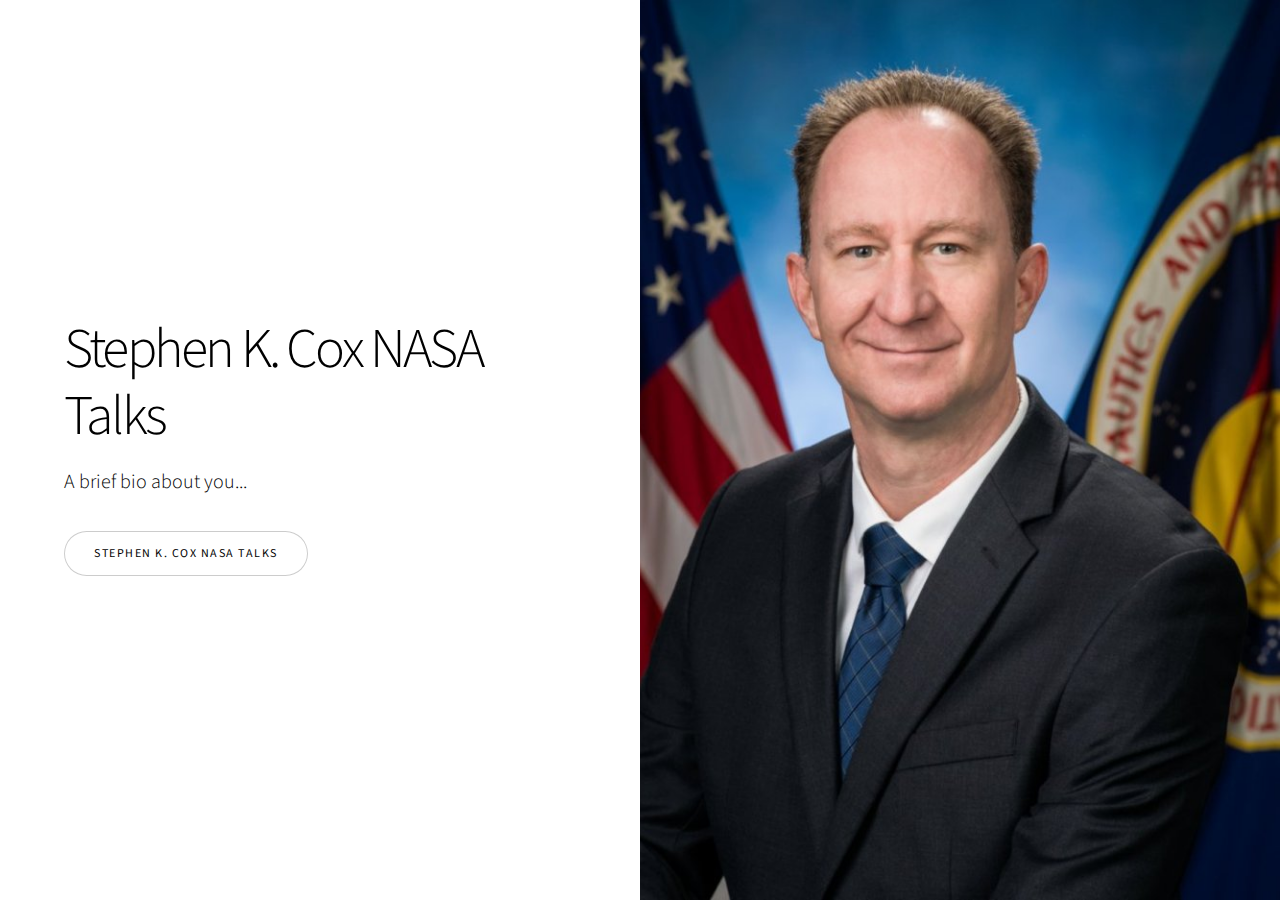
==== index.html @ 472f74ad "updated landing page" ====
<!DOCTYPE HTML>
<!--
	Story by HTML5 UP
	html5up.net | @ajlkn
	Free for personal and commercial use under the CCA 3.0 license (html5up.net/license)
-->
<html>
	<head>
		<title>NASA Talks</title>
		<meta charset="utf-8" />
		<meta name="viewport" content="width=device-width, initial-scale=1, user-scalable=no" />
		<link rel="stylesheet" href="assets/css/main.css" />
		<noscript><link rel="stylesheet" href="assets/css/noscript.css" /></noscript>
	</head>
	<body class="is-preload">

		<!-- Wrapper -->
			<div id="wrapper" class="divided">

				<!-- One -->
					<section class="banner style1 orient-left content-align-left image-position-right fullscreen onload-image-fade-in onload-content-fade-right">
						<div class="content">
							<h1>Stephen K. Cox NASA Talks</h1>
							<p class="major">A brief bio about you...</p>
							<ul class="actions stacked">
								<li><a href="../nasatalks/stephenkcox/index.html" class="button big wide smooth-scroll-middle">Stephen K. Cox NASA Talks</a></li>
							</ul>
						</div>
						<div class="image">
							<img src="images/bryantkb.jpg" alt="Stephen K. Cox" width="300" height="200"/>
						</div>
					</section>

		<!-- Scripts -->
			<script src="assets/js/jquery.min.js"></script>
			<script src="assets/js/jquery.scrollex.min.js"></script>
			<script src="assets/js/jquery.scrolly.min.js"></script>
			<script src="assets/js/browser.min.js"></script>
			<script src="assets/js/breakpoints.min.js"></script>
			<script src="assets/js/util.js"></script>
			<script src="assets/js/main.js"></script>

	</body>
</html>
---- assets/css/main.css ----
@import url(fontawesome-all.min.css);
@import url("https://fonts.googleapis.com/css?family=Source+Sans+Pro:300,300i,400,400i");

/*
	Story by HTML5 UP
	html5up.net | @ajlkn
	Free for personal and commercial use under the CCA 3.0 license (html5up.net/license)
*/

html, body, div, span, applet, object,
iframe, h1, h2, h3, h4, h5, h6, p, blockquote,
pre, a, abbr, acronym, address, big, cite,
code, del, dfn, em, img, ins, kbd, q, s, samp,
small, strike, strong, sub, sup, tt, var, b,
u, i, center, dl, dt, dd, ol, ul, li, fieldset,
form, label, legend, table, caption, tbody,
tfoot, thead, tr, th, td, article, aside,
canvas, details, embed, figure, figcaption,
footer, header, hgroup, menu, nav, output, ruby,
section, summary, time, mark, audio, video {
	margin: 0;
	padding: 0;
	border: 0;
	font-size: 100%;
	font: inherit;
	vertical-align: baseline;}

article, aside, details, figcaption, figure,
footer, header, hgroup, menu, nav, section {
	display: block;}

body {
	line-height: 1;
}

ol, ul {
	list-style: none;
}

blockquote, q {
	quotes: none;
}

	blockquote:before, blockquote:after, q:before, q:after {
		content: '';
		content: none;
	}

table {
	border-collapse: collapse;
	border-spacing: 0;
}

body {
	-webkit-text-size-adjust: none;
}

mark {
	background-color: transparent;
	color: inherit;
}

input::-moz-focus-inner {
	border: 0;
	padding: 0;
}

input, select, textarea {
	-moz-appearance: none;
	-webkit-appearance: none;
	-ms-appearance: none;
	appearance: none;
}

/* Basic */

	@-ms-viewport {
		width: device-width;
	}

	body {
		-ms-overflow-style: scrollbar;
	}

	@media screen and (max-width: 480px) {

		html, body {
			min-width: 320px;
		}

	}

	html {
		box-sizing: border-box;
	}

	*, *:before, *:after {
		box-sizing: inherit;
	}

	body {
		background: #ffffff;
	}

		body.is-preload *, body.is-preload *:before, body.is-preload *:after {
			-moz-animation: none !important;
			-webkit-animation: none !important;
			-ms-animation: none !important;
			animation: none !important;
			-moz-transition: none !important;
			-webkit-transition: none !important;
			-ms-transition: none !important;
			transition: none !important;
		}

/* Type */

	html {
		font-size: 18pt;
	}

		@media screen and (max-width: 1680px) {

			html {
				font-size: 14pt;
			}

		}

		@media screen and (max-width: 1280px) {

			html {
				font-size: 12pt;
			}

		}

		@media screen and (max-width: 736px) {

			html {
				font-size: 11pt;
			}

		}

		@media screen and (max-width: 360px) {

			html {
				font-size: 10pt;
			}

		}

	body {
		background-color: #ffffff;
		color: #000000;
	}

	body, input, select, textarea {
		font-family: "Source Sans Pro", Helvetica, sans-serif;
		font-size: 1rem;
		font-weight: 300;
		line-height: 1.65;
	}

	a {
		-moz-transition: color 0.2s ease-in-out;
		-webkit-transition: color 0.2s ease-in-out;
		-ms-transition: color 0.2s ease-in-out;
		transition: color 0.2s ease-in-out;
		text-decoration: underline;
	}

		a:hover {
			text-decoration: none;
		}

	strong, b {
		font-weight: 400;
	}

	em, i {
		font-style: italic;
	}

	p {
		margin: 0 0 2rem 0;
	}

		p.major {
			font-size: 1.25rem;
		}

	h1, h2, h3, h4, h5, h6 {
		font-weight: 300;
		line-height: 1.375;
		letter-spacing: -0.05em;
		margin: 0 0 1rem 0;
	}

		h1 a, h2 a, h3 a, h4 a, h5 a, h6 a {
			color: inherit;
			text-decoration: none;
		}

	h1 {
		font-size: 3.5rem;
		line-height: 1.2;
	}

	h2 {
		font-size: 2.25rem;
	}

	h3 {
		font-size: 1.5rem;
	}

	h4 {
		font-size: 1.1rem;
	}

	h5 {
		font-size: 0.9rem;
	}

	h6 {
		font-size: 0.7rem;
	}

	sub {
		font-size: 0.8rem;
		position: relative;
		top: 0.5rem;
	}

	sup {
		font-size: 0.8rem;
		position: relative;
		top: -0.5rem;
	}

	blockquote {
		border-left: solid 4px;
		font-style: italic;
		margin: 0 0 2rem 0;
		padding: 0.5rem 0 0.5rem 2rem;
	}

	code {
		border-radius: 4px;
		font-family: "Courier New", monospace;
		font-size: 0.9em;
		margin: 0 0.25rem;
		padding: 0.25rem 0.325rem;
	}

	pre {
		-webkit-overflow-scrolling: touch;
		font-family: "Courier New", monospace;
		font-size: 0.9em;
		margin: 0 0 2rem 0;
	}

		pre code {
			display: block;
			line-height: 1.5;
			padding: 0.75rem 1rem;
			overflow-x: auto;
		}

	hr {
		border: 0;
		border-bottom: solid 1px;
		margin: 2.5rem 0;
	}

		hr.major {
			margin: 3.5rem 0;
		}

	.align-left {
		text-align: left;
	}

	.align-center {
		text-align: center;
	}

	.align-right {
		text-align: right;
	}

	@media screen and (max-width: 736px) {

		p.major {
			font-size: 1.1rem;
		}

		h1 {
			font-size: 2.5rem;
		}

		h2 {
			font-size: 2rem;
		}

		h3 {
			font-size: 1.25rem;
		}

		h4 {
			font-size: 1rem;
		}

	}

	input, select, textarea {
		color: #000000;
	}

	a {
		color: #000000;
	}

		a:hover {
			color: #47D3E5;
		}

	strong, b {
		color: #000000;
	}

	h1, h2, h3, h4, h5, h6 {
		color: #000000;
	}

	blockquote {
		border-left-color: rgba(0, 0, 0, 0.2);
	}

	code {
		background: rgba(0, 0, 0, 0.05);
		border-color: rgba(0, 0, 0, 0.2);
	}

	hr {
		border-bottom-color: rgba(0, 0, 0, 0.2);
	}

/* Row */

	.row {
		display: flex;
		flex-wrap: wrap;
		box-sizing: border-box;
		align-items: stretch;
	}

		.row > * {
			box-sizing: border-box;
		}

		.row.gtr-uniform > * > :last-child {
			margin-bottom: 0;
		}

		.row.aln-left {
			justify-content: flex-start;
		}

		.row.aln-center {
			justify-content: center;
		}

		.row.aln-right {
			justify-content: flex-end;
		}

		.row.aln-top {
			align-items: flex-start;
		}

		.row.aln-middle {
			align-items: center;
		}

		.row.aln-bottom {
			align-items: flex-end;
		}

		.row > .imp {
			order: -1;
		}

		.row > .col-1 {
			width: 8.33333%;
		}

		.row > .off-1 {
			margin-left: 8.33333%;
		}

		.row > .col-2 {
			width: 16.66667%;
		}

		.row > .off-2 {
			margin-left: 16.66667%;
		}

		.row > .col-3 {
			width: 25%;
		}

		.row > .off-3 {
			margin-left: 25%;
		}

		.row > .col-4 {
			width: 33.33333%;
		}

		.row > .off-4 {
			margin-left: 33.33333%;
		}

		.row > .col-5 {
			width: 41.66667%;
		}

		.row > .off-5 {
			margin-left: 41.66667%;
		}

		.row > .col-6 {
			width: 50%;
		}

		.row > .off-6 {
			margin-left: 50%;
		}

		.row > .col-7 {
			width: 58.33333%;
		}

		.row > .off-7 {
			margin-left: 58.33333%;
		}

		.row > .col-8 {
			width: 66.66667%;
		}

		.row > .off-8 {
			margin-left: 66.66667%;
		}

		.row > .col-9 {
			width: 75%;
		}

		.row > .off-9 {
			margin-left: 75%;
		}

		.row > .col-10 {
			width: 83.33333%;
		}

		.row > .off-10 {
			margin-left: 83.33333%;
		}

		.row > .col-11 {
			width: 91.66667%;
		}

		.row > .off-11 {
			margin-left: 91.66667%;
		}

		.row > .col-12 {
			width: 100%;
		}

		.row > .off-12 {
			margin-left: 100%;
		}

		.row.gtr-0 {
			margin-top: 0;
			margin-left: 0rem;
		}

			.row.gtr-0 > * {
				padding: 0 0 0 0rem;
			}

			.row.gtr-0.gtr-uniform {
				margin-top: 0rem;
			}

				.row.gtr-0.gtr-uniform > * {
					padding-top: 0rem;
				}

		.row.gtr-25 {
			margin-top: 0;
			margin-left: -0.5rem;
		}

			.row.gtr-25 > * {
				padding: 0 0 0 0.5rem;
			}

			.row.gtr-25.gtr-uniform {
				margin-top: -0.5rem;
			}

				.row.gtr-25.gtr-uniform > * {
					padding-top: 0.5rem;
				}

		.row.gtr-50 {
			margin-top: 0;
			margin-left: -1rem;
		}

			.row.gtr-50 > * {
				padding: 0 0 0 1rem;
			}

			.row.gtr-50.gtr-uniform {
				margin-top: -1rem;
			}

				.row.gtr-50.gtr-uniform > * {
					padding-top: 1rem;
				}

		.row {
			margin-top: 0;
			margin-left: -2rem;
		}

			.row > * {
				padding: 0 0 0 2rem;
			}

			.row.gtr-uniform {
				margin-top: -2rem;
			}

				.row.gtr-uniform > * {
					padding-top: 2rem;
				}

		.row.gtr-150 {
			margin-top: 0;
			margin-left: -3rem;
		}

			.row.gtr-150 > * {
				padding: 0 0 0 3rem;
			}

			.row.gtr-150.gtr-uniform {
				margin-top: -3rem;
			}

				.row.gtr-150.gtr-uniform > * {
					padding-top: 3rem;
				}

		.row.gtr-200 {
			margin-top: 0;
			margin-left: -4rem;
		}

			.row.gtr-200 > * {
				padding: 0 0 0 4rem;
			}

			.row.gtr-200.gtr-uniform {
				margin-top: -4rem;
			}

				.row.gtr-200.gtr-uniform > * {
					padding-top: 4rem;
				}

		@media screen and (max-width: 1680px) {

			.row {
				display: flex;
				flex-wrap: wrap;
				box-sizing: border-box;
				align-items: stretch;
			}

				.row > * {
					box-sizing: border-box;
				}

				.row.gtr-uniform > * > :last-child {
					margin-bottom: 0;
				}

				.row.aln-left {
					justify-content: flex-start;
				}

				.row.aln-center {
					justify-content: center;
				}

				.row.aln-right {
					justify-content: flex-end;
				}

				.row.aln-top {
					align-items: flex-start;
				}

				.row.aln-middle {
					align-items: center;
				}

				.row.aln-bottom {
					align-items: flex-end;
				}

				.row > .imp-xlarge {
					order: -1;
				}

				.row > .col-1-xlarge {
					width: 8.33333%;
				}

				.row > .off-1-xlarge {
					margin-left: 8.33333%;
				}

				.row > .col-2-xlarge {
					width: 16.66667%;
				}

				.row > .off-2-xlarge {
					margin-left: 16.66667%;
				}

				.row > .col-3-xlarge {
					width: 25%;
				}

				.row > .off-3-xlarge {
					margin-left: 25%;
				}

				.row > .col-4-xlarge {
					width: 33.33333%;
				}

				.row > .off-4-xlarge {
					margin-left: 33.33333%;
				}

				.row > .col-5-xlarge {
					width: 41.66667%;
				}

				.row > .off-5-xlarge {
					margin-left: 41.66667%;
				}

				.row > .col-6-xlarge {
					width: 50%;
				}

				.row > .off-6-xlarge {
					margin-left: 50%;
				}

				.row > .col-7-xlarge {
					width: 58.33333%;
				}

				.row > .off-7-xlarge {
					margin-left: 58.33333%;
				}

				.row > .col-8-xlarge {
					width: 66.66667%;
				}

				.row > .off-8-xlarge {
					margin-left: 66.66667%;
				}

				.row > .col-9-xlarge {
					width: 75%;
				}

				.row > .off-9-xlarge {
					margin-left: 75%;
				}

				.row > .col-10-xlarge {
					width: 83.33333%;
				}

				.row > .off-10-xlarge {
					margin-left: 83.33333%;
				}

				.row > .col-11-xlarge {
					width: 91.66667%;
				}

				.row > .off-11-xlarge {
					margin-left: 91.66667%;
				}

				.row > .col-12-xlarge {
					width: 100%;
				}

				.row > .off-12-xlarge {
					margin-left: 100%;
				}

				.row.gtr-0 {
					margin-top: 0;
					margin-left: 0rem;
				}

					.row.gtr-0 > * {
						padding: 0 0 0 0rem;
					}

					.row.gtr-0.gtr-uniform {
						margin-top: 0rem;
					}

						.row.gtr-0.gtr-uniform > * {
							padding-top: 0rem;
						}

				.row.gtr-25 {
					margin-top: 0;
					margin-left: -0.5rem;
				}

					.row.gtr-25 > * {
						padding: 0 0 0 0.5rem;
					}

					.row.gtr-25.gtr-uniform {
						margin-top: -0.5rem;
					}

						.row.gtr-25.gtr-uniform > * {
							padding-top: 0.5rem;
						}

				.row.gtr-50 {
					margin-top: 0;
					margin-left: -1rem;
				}

					.row.gtr-50 > * {
						padding: 0 0 0 1rem;
					}

					.row.gtr-50.gtr-uniform {
						margin-top: -1rem;
					}

						.row.gtr-50.gtr-uniform > * {
							padding-top: 1rem;
						}

				.row {
					margin-top: 0;
					margin-left: -2rem;
				}

					.row > * {
						padding: 0 0 0 2rem;
					}

					.row.gtr-uniform {
						margin-top: -2rem;
					}

						.row.gtr-uniform > * {
							padding-top: 2rem;
						}

				.row.gtr-150 {
					margin-top: 0;
					margin-left: -3rem;
				}

					.row.gtr-150 > * {
						padding: 0 0 0 3rem;
					}

					.row.gtr-150.gtr-uniform {
						margin-top: -3rem;
					}

						.row.gtr-150.gtr-uniform > * {
							padding-top: 3rem;
						}

				.row.gtr-200 {
					margin-top: 0;
					margin-left: -4rem;
				}

					.row.gtr-200 > * {
						padding: 0 0 0 4rem;
					}

					.row.gtr-200.gtr-uniform {
						margin-top: -4rem;
					}

						.row.gtr-200.gtr-uniform > * {
							padding-top: 4rem;
						}

		}

		@media screen and (max-width: 1280px) {

			.row {
				display: flex;
				flex-wrap: wrap;
				box-sizing: border-box;
				align-items: stretch;
			}

				.row > * {
					box-sizing: border-box;
				}

				.row.gtr-uniform > * > :last-child {
					margin-bottom: 0;
				}

				.row.aln-left {
					justify-content: flex-start;
				}

				.row.aln-center {
					justify-content: center;
				}

				.row.aln-right {
					justify-content: flex-end;
				}

				.row.aln-top {
					align-items: flex-start;
				}

				.row.aln-middle {
					align-items: center;
				}

				.row.aln-bottom {
					align-items: flex-end;
				}

				.row > .imp-large {
					order: -1;
				}

				.row > .col-1-large {
					width: 8.33333%;
				}

				.row > .off-1-large {
					margin-left: 8.33333%;
				}

				.row > .col-2-large {
					width: 16.66667%;
				}

				.row > .off-2-large {
					margin-left: 16.66667%;
				}

				.row > .col-3-large {
					width: 25%;
				}

				.row > .off-3-large {
					margin-left: 25%;
				}

				.row > .col-4-large {
					width: 33.33333%;
				}

				.row > .off-4-large {
					margin-left: 33.33333%;
				}

				.row > .col-5-large {
					width: 41.66667%;
				}

				.row > .off-5-large {
					margin-left: 41.66667%;
				}

				.row > .col-6-large {
					width: 50%;
				}

				.row > .off-6-large {
					margin-left: 50%;
				}

				.row > .col-7-large {
					width: 58.33333%;
				}

				.row > .off-7-large {
					margin-left: 58.33333%;
				}

				.row > .col-8-large {
					width: 66.66667%;
				}

				.row > .off-8-large {
					margin-left: 66.66667%;
				}

				.row > .col-9-large {
					width: 75%;
				}

				.row > .off-9-large {
					margin-left: 75%;
				}

				.row > .col-10-large {
					width: 83.33333%;
				}

				.row > .off-10-large {
					margin-left: 83.33333%;
				}

				.row > .col-11-large {
					width: 91.66667%;
				}

				.row > .off-11-large {
					margin-left: 91.66667%;
				}

				.row > .col-12-large {
					width: 100%;
				}

				.row > .off-12-large {
					margin-left: 100%;
				}

				.row.gtr-0 {
					margin-top: 0;
					margin-left: 0rem;
				}

					.row.gtr-0 > * {
						padding: 0 0 0 0rem;
					}

					.row.gtr-0.gtr-uniform {
						margin-top: 0rem;
					}

						.row.gtr-0.gtr-uniform > * {
							padding-top: 0rem;
						}

				.row.gtr-25 {
					margin-top: 0;
					margin-left: -0.5rem;
				}

					.row.gtr-25 > * {
						padding: 0 0 0 0.5rem;
					}

					.row.gtr-25.gtr-uniform {
						margin-top: -0.5rem;
					}

						.row.gtr-25.gtr-uniform > * {
							padding-top: 0.5rem;
						}

				.row.gtr-50 {
					margin-top: 0;
					margin-left: -1rem;
				}

					.row.gtr-50 > * {
						padding: 0 0 0 1rem;
					}

					.row.gtr-50.gtr-uniform {
						margin-top: -1rem;
					}

						.row.gtr-50.gtr-uniform > * {
							padding-top: 1rem;
						}

				.row {
					margin-top: 0;
					margin-left: -2rem;
				}

					.row > * {
						padding: 0 0 0 2rem;
					}

					.row.gtr-uniform {
						margin-top: -2rem;
					}

						.row.gtr-uniform > * {
							padding-top: 2rem;
						}

				.row.gtr-150 {
					margin-top: 0;
					margin-left: -3rem;
				}

					.row.gtr-150 > * {
						padding: 0 0 0 3rem;
					}

					.row.gtr-150.gtr-uniform {
						margin-top: -3rem;
					}

						.row.gtr-150.gtr-uniform > * {
							padding-top: 3rem;
						}

				.row.gtr-200 {
					margin-top: 0;
					margin-left: -4rem;
				}

					.row.gtr-200 > * {
						padding: 0 0 0 4rem;
					}

					.row.gtr-200.gtr-uniform {
						margin-top: -4rem;
					}

						.row.gtr-200.gtr-uniform > * {
							padding-top: 4rem;
						}

		}

		@media screen and (max-width: 980px) {

			.row {
				display: flex;
				flex-wrap: wrap;
				box-sizing: border-box;
				align-items: stretch;
			}

				.row > * {
					box-sizing: border-box;
				}

				.row.gtr-uniform > * > :last-child {
					margin-bottom: 0;
				}

				.row.aln-left {
					justify-content: flex-start;
				}

				.row.aln-center {
					justify-content: center;
				}

				.row.aln-right {
					justify-content: flex-end;
				}

				.row.aln-top {
					align-items: flex-start;
				}

				.row.aln-middle {
					align-items: center;
				}

				.row.aln-bottom {
					align-items: flex-end;
				}

				.row > .imp-medium {
					order: -1;
				}

				.row > .col-1-medium {
					width: 8.33333%;
				}

				.row > .off-1-medium {
					margin-left: 8.33333%;
				}

				.row > .col-2-medium {
					width: 16.66667%;
				}

				.row > .off-2-medium {
					margin-left: 16.66667%;
				}

				.row > .col-3-medium {
					width: 25%;
				}

				.row > .off-3-medium {
					margin-left: 25%;
				}

				.row > .col-4-medium {
					width: 33.33333%;
				}

				.row > .off-4-medium {
					margin-left: 33.33333%;
				}

				.row > .col-5-medium {
					width: 41.66667%;
				}

				.row > .off-5-medium {
					margin-left: 41.66667%;
				}

				.row > .col-6-medium {
					width: 50%;
				}

				.row > .off-6-medium {
					margin-left: 50%;
				}

				.row > .col-7-medium {
					width: 58.33333%;
				}

				.row > .off-7-medium {
					margin-left: 58.33333%;
				}

				.row > .col-8-medium {
					width: 66.66667%;
				}

				.row > .off-8-medium {
					margin-left: 66.66667%;
				}

				.row > .col-9-medium {
					width: 75%;
				}

				.row > .off-9-medium {
					margin-left: 75%;
				}

				.row > .col-10-medium {
					width: 83.33333%;
				}

				.row > .off-10-medium {
					margin-left: 83.33333%;
				}

				.row > .col-11-medium {
					width: 91.66667%;
				}

				.row > .off-11-medium {
					margin-left: 91.66667%;
				}

				.row > .col-12-medium {
					width: 100%;
				}

				.row > .off-12-medium {
					margin-left: 100%;
				}

				.row.gtr-0 {
					margin-top: 0;
					margin-left: 0rem;
				}

					.row.gtr-0 > * {
						padding: 0 0 0 0rem;
					}

					.row.gtr-0.gtr-uniform {
						margin-top: 0rem;
					}

						.row.gtr-0.gtr-uniform > * {
							padding-top: 0rem;
						}

				.row.gtr-25 {
					margin-top: 0;
					margin-left: -0.5rem;
				}

					.row.gtr-25 > * {
						padding: 0 0 0 0.5rem;
					}

					.row.gtr-25.gtr-uniform {
						margin-top: -0.5rem;
					}

						.row.gtr-25.gtr-uniform > * {
							padding-top: 0.5rem;
						}

				.row.gtr-50 {
					margin-top: 0;
					margin-left: -1rem;
				}

					.row.gtr-50 > * {
						padding: 0 0 0 1rem;
					}

					.row.gtr-50.gtr-uniform {
						margin-top: -1rem;
					}

						.row.gtr-50.gtr-uniform > * {
							padding-top: 1rem;
						}

				.row {
					margin-top: 0;
					margin-left: -2rem;
				}

					.row > * {
						padding: 0 0 0 2rem;
					}

					.row.gtr-uniform {
						margin-top: -2rem;
					}

						.row.gtr-uniform > * {
							padding-top: 2rem;
						}

				.row.gtr-150 {
					margin-top: 0;
					margin-left: -3rem;
				}

					.row.gtr-150 > * {
						padding: 0 0 0 3rem;
					}

					.row.gtr-150.gtr-uniform {
						margin-top: -3rem;
					}

						.row.gtr-150.gtr-uniform > * {
							padding-top: 3rem;
						}

				.row.gtr-200 {
					margin-top: 0;
					margin-left: -4rem;
				}

					.row.gtr-200 > * {
						padding: 0 0 0 4rem;
					}

					.row.gtr-200.gtr-uniform {
						margin-top: -4rem;
					}

						.row.gtr-200.gtr-uniform > * {
							padding-top: 4rem;
						}

		}

		@media screen and (max-width: 736px) {

			.row {
				display: flex;
				flex-wrap: wrap;
				box-sizing: border-box;
				align-items: stretch;
			}

				.row > * {
					box-sizing: border-box;
				}

				.row.gtr-uniform > * > :last-child {
					margin-bottom: 0;
				}

				.row.aln-left {
					justify-content: flex-start;
				}

				.row.aln-center {
					justify-content: center;
				}

				.row.aln-right {
					justify-content: flex-end;
				}

				.row.aln-top {
					align-items: flex-start;
				}

				.row.aln-middle {
					align-items: center;
				}

				.row.aln-bottom {
					align-items: flex-end;
				}

				.row > .imp-small {
					order: -1;
				}

				.row > .col-1-small {
					width: 8.33333%;
				}

				.row > .off-1-small {
					margin-left: 8.33333%;
				}

				.row > .col-2-small {
					width: 16.66667%;
				}

				.row > .off-2-small {
					margin-left: 16.66667%;
				}

				.row > .col-3-small {
					width: 25%;
				}

				.row > .off-3-small {
					margin-left: 25%;
				}

				.row > .col-4-small {
					width: 33.33333%;
				}

				.row > .off-4-small {
					margin-left: 33.33333%;
				}

				.row > .col-5-small {
					width: 41.66667%;
				}

				.row > .off-5-small {
					margin-left: 41.66667%;
				}

				.row > .col-6-small {
					width: 50%;
				}

				.row > .off-6-small {
					margin-left: 50%;
				}

				.row > .col-7-small {
					width: 58.33333%;
				}

				.row > .off-7-small {
					margin-left: 58.33333%;
				}

				.row > .col-8-small {
					width: 66.66667%;
				}

				.row > .off-8-small {
					margin-left: 66.66667%;
				}

				.row > .col-9-small {
					width: 75%;
				}

				.row > .off-9-small {
					margin-left: 75%;
				}

				.row > .col-10-small {
					width: 83.33333%;
				}

				.row > .off-10-small {
					margin-left: 83.33333%;
				}

				.row > .col-11-small {
					width: 91.66667%;
				}

				.row > .off-11-small {
					margin-left: 91.66667%;
				}

				.row > .col-12-small {
					width: 100%;
				}

				.row > .off-12-small {
					margin-left: 100%;
				}

				.row.gtr-0 {
					margin-top: 0;
					margin-left: 0rem;
				}

					.row.gtr-0 > * {
						padding: 0 0 0 0rem;
					}

					.row.gtr-0.gtr-uniform {
						margin-top: 0rem;
					}

						.row.gtr-0.gtr-uniform > * {
							padding-top: 0rem;
						}

				.row.gtr-25 {
					margin-top: 0;
					margin-left: -0.5rem;
				}

					.row.gtr-25 > * {
						padding: 0 0 0 0.5rem;
					}

					.row.gtr-25.gtr-uniform {
						margin-top: -0.5rem;
					}

						.row.gtr-25.gtr-uniform > * {
							padding-top: 0.5rem;
						}

				.row.gtr-50 {
					margin-top: 0;
					margin-left: -1rem;
				}

					.row.gtr-50 > * {
						padding: 0 0 0 1rem;
					}

					.row.gtr-50.gtr-uniform {
						margin-top: -1rem;
					}

						.row.gtr-50.gtr-uniform > * {
							padding-top: 1rem;
						}

				.row {
					margin-top: 0;
					margin-left: -2rem;
				}

					.row > * {
						padding: 0 0 0 2rem;
					}

					.row.gtr-uniform {
						margin-top: -2rem;
					}

						.row.gtr-uniform > * {
							padding-top: 2rem;
						}

				.row.gtr-150 {
					margin-top: 0;
					margin-left: -3rem;
				}

					.row.gtr-150 > * {
						padding: 0 0 0 3rem;
					}

					.row.gtr-150.gtr-uniform {
						margin-top: -3rem;
					}

						.row.gtr-150.gtr-uniform > * {
							padding-top: 3rem;
						}

				.row.gtr-200 {
					margin-top: 0;
					margin-left: -4rem;
				}

					.row.gtr-200 > * {
						padding: 0 0 0 4rem;
					}

					.row.gtr-200.gtr-uniform {
						margin-top: -4rem;
					}

						.row.gtr-200.gtr-uniform > * {
							padding-top: 4rem;
						}

		}

		@media screen and (max-width: 480px) {

			.row {
				display: flex;
				flex-wrap: wrap;
				box-sizing: border-box;
				align-items: stretch;
			}

				.row > * {
					box-sizing: border-box;
				}

				.row.gtr-uniform > * > :last-child {
					margin-bottom: 0;
				}

				.row.aln-left {
					justify-content: flex-start;
				}

				.row.aln-center {
					justify-content: center;
				}

				.row.aln-right {
					justify-content: flex-end;
				}

				.row.aln-top {
					align-items: flex-start;
				}

				.row.aln-middle {
					align-items: center;
				}

				.row.aln-bottom {
					align-items: flex-end;
				}

				.row > .imp-xsmall {
					order: -1;
				}

				.row > .col-1-xsmall {
					width: 8.33333%;
				}

				.row > .off-1-xsmall {
					margin-left: 8.33333%;
				}

				.row > .col-2-xsmall {
					width: 16.66667%;
				}

				.row > .off-2-xsmall {
					margin-left: 16.66667%;
				}

				.row > .col-3-xsmall {
					width: 25%;
				}

				.row > .off-3-xsmall {
					margin-left: 25%;
				}

				.row > .col-4-xsmall {
					width: 33.33333%;
				}

				.row > .off-4-xsmall {
					margin-left: 33.33333%;
				}

				.row > .col-5-xsmall {
					width: 41.66667%;
				}

				.row > .off-5-xsmall {
					margin-left: 41.66667%;
				}

				.row > .col-6-xsmall {
					width: 50%;
				}

				.row > .off-6-xsmall {
					margin-left: 50%;
				}

				.row > .col-7-xsmall {
					width: 58.33333%;
				}

				.row > .off-7-xsmall {
					margin-left: 58.33333%;
				}

				.row > .col-8-xsmall {
					width: 66.66667%;
				}

				.row > .off-8-xsmall {
					margin-left: 66.66667%;
				}

				.row > .col-9-xsmall {
					width: 75%;
				}

				.row > .off-9-xsmall {
					margin-left: 75%;
				}

				.row > .col-10-xsmall {
					width: 83.33333%;
				}

				.row > .off-10-xsmall {
					margin-left: 83.33333%;
				}

				.row > .col-11-xsmall {
					width: 91.66667%;
				}

				.row > .off-11-xsmall {
					margin-left: 91.66667%;
				}

				.row > .col-12-xsmall {
					width: 100%;
				}

				.row > .off-12-xsmall {
					margin-left: 100%;
				}

				.row.gtr-0 {
					margin-top: 0;
					margin-left: 0rem;
				}

					.row.gtr-0 > * {
						padding: 0 0 0 0rem;
					}

					.row.gtr-0.gtr-uniform {
						margin-top: 0rem;
					}

						.row.gtr-0.gtr-uniform > * {
							padding-top: 0rem;
						}

				.row.gtr-25 {
					margin-top: 0;
					margin-left: -0.5rem;
				}

					.row.gtr-25 > * {
						padding: 0 0 0 0.5rem;
					}

					.row.gtr-25.gtr-uniform {
						margin-top: -0.5rem;
					}

						.row.gtr-25.gtr-uniform > * {
							padding-top: 0.5rem;
						}

				.row.gtr-50 {
					margin-top: 0;
					margin-left: -1rem;
				}

					.row.gtr-50 > * {
						padding: 0 0 0 1rem;
					}

					.row.gtr-50.gtr-uniform {
						margin-top: -1rem;
					}

						.row.gtr-50.gtr-uniform > * {
							padding-top: 1rem;
						}

				.row {
					margin-top: 0;
					margin-left: -2rem;
				}

					.row > * {
						padding: 0 0 0 2rem;
					}

					.row.gtr-uniform {
						margin-top: -2rem;
					}

						.row.gtr-uniform > * {
							padding-top: 2rem;
						}

				.row.gtr-150 {
					margin-top: 0;
					margin-left: -3rem;
				}

					.row.gtr-150 > * {
						padding: 0 0 0 3rem;
					}

					.row.gtr-150.gtr-uniform {
						margin-top: -3rem;
					}

						.row.gtr-150.gtr-uniform > * {
							padding-top: 3rem;
						}

				.row.gtr-200 {
					margin-top: 0;
					margin-left: -4rem;
				}

					.row.gtr-200 > * {
						padding: 0 0 0 4rem;
					}

					.row.gtr-200.gtr-uniform {
						margin-top: -4rem;
					}

						.row.gtr-200.gtr-uniform > * {
							padding-top: 4rem;
						}

		}

		@media screen and (max-width: 360px) {

			.row {
				display: flex;
				flex-wrap: wrap;
				box-sizing: border-box;
				align-items: stretch;
			}

				.row > * {
					box-sizing: border-box;
				}

				.row.gtr-uniform > * > :last-child {
					margin-bottom: 0;
				}

				.row.aln-left {
					justify-content: flex-start;
				}

				.row.aln-center {
					justify-content: center;
				}

				.row.aln-right {
					justify-content: flex-end;
				}

				.row.aln-top {
					align-items: flex-start;
				}

				.row.aln-middle {
					align-items: center;
				}

				.row.aln-bottom {
					align-items: flex-end;
				}

				.row > .imp-xxsmall {
					order: -1;
				}

				.row > .col-1-xxsmall {
					width: 8.33333%;
				}

				.row > .off-1-xxsmall {
					margin-left: 8.33333%;
				}

				.row > .col-2-xxsmall {
					width: 16.66667%;
				}

				.row > .off-2-xxsmall {
					margin-left: 16.66667%;
				}

				.row > .col-3-xxsmall {
					width: 25%;
				}

				.row > .off-3-xxsmall {
					margin-left: 25%;
				}

				.row > .col-4-xxsmall {
					width: 33.33333%;
				}

				.row > .off-4-xxsmall {
					margin-left: 33.33333%;
				}

				.row > .col-5-xxsmall {
					width: 41.66667%;
				}

				.row > .off-5-xxsmall {
					margin-left: 41.66667%;
				}

				.row > .col-6-xxsmall {
					width: 50%;
				}

				.row > .off-6-xxsmall {
					margin-left: 50%;
				}

				.row > .col-7-xxsmall {
					width: 58.33333%;
				}

				.row > .off-7-xxsmall {
					margin-left: 58.33333%;
				}

				.row > .col-8-xxsmall {
					width: 66.66667%;
				}

				.row > .off-8-xxsmall {
					margin-left: 66.66667%;
				}

				.row > .col-9-xxsmall {
					width: 75%;
				}

				.row > .off-9-xxsmall {
					margin-left: 75%;
				}

				.row > .col-10-xxsmall {
					width: 83.33333%;
				}

				.row > .off-10-xxsmall {
					margin-left: 83.33333%;
				}

				.row > .col-11-xxsmall {
					width: 91.66667%;
				}

				.row > .off-11-xxsmall {
					margin-left: 91.66667%;
				}

				.row > .col-12-xxsmall {
					width: 100%;
				}

				.row > .off-12-xxsmall {
					margin-left: 100%;
				}

				.row.gtr-0 {
					margin-top: 0;
					margin-left: 0rem;
				}

					.row.gtr-0 > * {
						padding: 0 0 0 0rem;
					}

					.row.gtr-0.gtr-uniform {
						margin-top: 0rem;
					}

						.row.gtr-0.gtr-uniform > * {
							padding-top: 0rem;
						}

				.row.gtr-25 {
					margin-top: 0;
					margin-left: -0.5rem;
				}

					.row.gtr-25 > * {
						padding: 0 0 0 0.5rem;
					}

					.row.gtr-25.gtr-uniform {
						margin-top: -0.5rem;
					}

						.row.gtr-25.gtr-uniform > * {
							padding-top: 0.5rem;
						}

				.row.gtr-50 {
					margin-top: 0;
					margin-left: -1rem;
				}

					.row.gtr-50 > * {
						padding: 0 0 0 1rem;
					}

					.row.gtr-50.gtr-uniform {
						margin-top: -1rem;
					}

						.row.gtr-50.gtr-uniform > * {
							padding-top: 1rem;
						}

				.row {
					margin-top: 0;
					margin-left: -2rem;
				}

					.row > * {
						padding: 0 0 0 2rem;
					}

					.row.gtr-uniform {
						margin-top: -2rem;
					}

						.row.gtr-uniform > * {
							padding-top: 2rem;
						}

				.row.gtr-150 {
					margin-top: 0;
					margin-left: -3rem;
				}

					.row.gtr-150 > * {
						padding: 0 0 0 3rem;
					}

					.row.gtr-150.gtr-uniform {
						margin-top: -3rem;
					}

						.row.gtr-150.gtr-uniform > * {
							padding-top: 3rem;
						}

				.row.gtr-200 {
					margin-top: 0;
					margin-left: -4rem;
				}

					.row.gtr-200 > * {
						padding: 0 0 0 4rem;
					}

					.row.gtr-200.gtr-uniform {
						margin-top: -4rem;
					}

						.row.gtr-200.gtr-uniform > * {
							padding-top: 4rem;
						}

		}

/* Box */

	.box {
		border-radius: 4px;
		border: solid 1px;
		margin-bottom: 2rem;
		padding: 1.5rem;
	}

		.box > :last-child,
		.box > :last-child > :last-child,
		.box > :last-child > :last-child > :last-child {
			margin-bottom: 0;
		}

		.box.alt {
			border: 0;
			border-radius: 0;
			padding: 0;
		}

	.box {
		border-color: rgba(0, 0, 0, 0.2);
	}

/* Button */

	input[type="submit"],
	input[type="reset"],
	input[type="button"],
	button,
	.button {
		-moz-appearance: none;
		-webkit-appearance: none;
		-ms-appearance: none;
		appearance: none;
		-moz-transition: background-color 0.2s ease-in-out, box-shadow 0.2s ease-in-out, color 0.2s ease-in-out;
		-webkit-transition: background-color 0.2s ease-in-out, box-shadow 0.2s ease-in-out, color 0.2s ease-in-out;
		-ms-transition: background-color 0.2s ease-in-out, box-shadow 0.2s ease-in-out, color 0.2s ease-in-out;
		transition: background-color 0.2s ease-in-out, box-shadow 0.2s ease-in-out, color 0.2s ease-in-out;
		border: 0;
		cursor: pointer;
		display: inline-block;
		font-weight: 400;
		letter-spacing: 0.125em;
		text-align: center;
		text-decoration: none;
		text-transform: uppercase;
		white-space: nowrap;
		font-size: 0.75rem;
		max-width: 20rem;
		height: 3.75em;
		line-height: 3.75em;
		border-radius: 3.75em;
		padding: 0 2.5em;
		text-overflow: ellipsis;
		overflow: hidden;
	}

		input[type="submit"].icon:before,
		input[type="reset"].icon:before,
		input[type="button"].icon:before,
		button.icon:before,
		.button.icon:before {
			margin-right: 0.5rem;
		}

		input[type="submit"].fit,
		input[type="reset"].fit,
		input[type="button"].fit,
		button.fit,
		.button.fit {
			width: 100%;
		}

		input[type="submit"].small,
		input[type="reset"].small,
		input[type="button"].small,
		button.small,
		.button.small {
			font-size: 0.6rem;
			height: 3.325em;
			line-height: 3.325em;
			border-radius: 3.325em;
			padding: 0 2em;
		}

		input[type="submit"].large,
		input[type="reset"].large,
		input[type="button"].large,
		button.large,
		.button.large {
			font-size: 0.8rem;
			height: 4em;
			line-height: 4em;
			border-radius: 4em;
			padding: 0 3em;
		}

		input[type="submit"].wide,
		input[type="reset"].wide,
		input[type="button"].wide,
		button.wide,
		.button.wide {
			min-width: 14em;
		}

		input[type="submit"].disabled, input[type="submit"]:disabled,
		input[type="reset"].disabled,
		input[type="reset"]:disabled,
		input[type="button"].disabled,
		input[type="button"]:disabled,
		button.disabled,
		button:disabled,
		.button.disabled,
		.button:disabled {
			pointer-events: none;
			opacity: 0.25;
		}

	input[type="submit"],
	input[type="reset"],
	input[type="button"],
	button,
	.button {
		background-color: transparent;
		box-shadow: inset 0 0 0 1px rgba(0, 0, 0, 0.2);
		color: #000000 !important;
	}

		input[type="submit"]:hover,
		input[type="reset"]:hover,
		input[type="button"]:hover,
		button:hover,
		.button:hover {
			box-shadow: inset 0 0 0 1px #47D3E5;
			color: #47D3E5 !important;
		}

		input[type="submit"]:active,
		input[type="reset"]:active,
		input[type="button"]:active,
		button:active,
		.button:active {
			background-color: rgba(71, 211, 229, 0.2);
			box-shadow: inset 0 0 0 1px #47D3E5;
			color: #47D3E5 !important;
		}

		input[type="submit"].primary,
		input[type="reset"].primary,
		input[type="button"].primary,
		button.primary,
		.button.primary {
			background-color: #000000;
			box-shadow: none;
			color: #ffffff !important;
		}

			input[type="submit"].primary:hover,
			input[type="reset"].primary:hover,
			input[type="button"].primary:hover,
			button.primary:hover,
			.button.primary:hover {
				background-color: #47D3E5;
			}

			input[type="submit"].primary:active,
			input[type="reset"].primary:active,
			input[type="button"].primary:active,
			button.primary:active,
			.button.primary:active {
				background-color: #1ebdd1;
			}

/* Form */

	form {
		margin: 0 0 2rem 0;
	}

		form > :last-child {
			margin-bottom: 0;
		}

		form > .fields {
			display: -moz-flex;
			display: -webkit-flex;
			display: -ms-flex;
			display: flex;
			-moz-flex-wrap: wrap;
			-webkit-flex-wrap: wrap;
			-ms-flex-wrap: wrap;
			flex-wrap: wrap;
			width: calc(100% + 3rem);
			margin: -1.5rem 0 2rem -1.5rem;
		}

			form > .fields > .field {
				-moz-flex-grow: 0;
				-webkit-flex-grow: 0;
				-ms-flex-grow: 0;
				flex-grow: 0;
				-moz-flex-shrink: 0;
				-webkit-flex-shrink: 0;
				-ms-flex-shrink: 0;
				flex-shrink: 0;
				padding: 1.5rem 0 0 1.5rem;
				width: calc(100% - 1.5rem);
			}

				form > .fields > .field.half {
					width: calc(50% - 0.75rem);
				}

				form > .fields > .field.third {
					width: calc(100%/3 - 0.5rem);
				}

				form > .fields > .field.quarter {
					width: calc(25% - 0.375rem);
				}

		@media screen and (max-width: 480px) {

			form > .fields {
				width: calc(100% + 3rem);
				margin: -1.5rem 0 2rem -1.5rem;
			}

				form > .fields > .field {
					padding: 1.5rem 0 0 1.5rem;
					width: calc(100% - 1.5rem);
				}

					form > .fields > .field.half {
						width: calc(100% - 1.5rem);
					}

					form > .fields > .field.third {
						width: calc(100% - 1.5rem);
					}

					form > .fields > .field.quarter {
						width: calc(100% - 1.5rem);
					}

		}

	label {
		display: block;
		font-size: 0.9rem;
		font-weight: 400;
		margin: 0 0 1rem 0;
	}

	input[type="text"],
	input[type="password"],
	input[type="email"],
	input[type="tel"],
	input[type="search"],
	input[type="url"],
	select,
	textarea {
		-moz-appearance: none;
		-webkit-appearance: none;
		-ms-appearance: none;
		appearance: none;
		background-color: transparent;
		border-radius: 4px;
		border: none;
		border: solid 1px;
		color: inherit;
		display: block;
		outline: 0;
		padding: 0 0.825rem;
		text-decoration: none;
		width: 100%;
	}

		input[type="text"]:invalid,
		input[type="password"]:invalid,
		input[type="email"]:invalid,
		input[type="tel"]:invalid,
		input[type="search"]:invalid,
		input[type="url"]:invalid,
		select:invalid,
		textarea:invalid {
			box-shadow: none;
		}

	select {
		background-size: 1.25rem;
		background-repeat: no-repeat;
		background-position: calc(100% - 1rem) center;
		height: 2.75rem;
		padding-right: 2.75rem;
		text-overflow: ellipsis;
	}

		select:focus::-ms-value {
			background-color: transparent;
		}

		select::-ms-expand {
			display: none;
		}

	input[type="text"],
	input[type="password"],
	input[type="email"],
	input[type="tel"],
	input[type="search"],
	input[type="url"],
	select {
		height: 2.75rem;
	}

	textarea {
		padding: 0.75rem 1rem;
	}

	input[type="checkbox"],
	input[type="radio"] {
		-moz-appearance: none;
		-webkit-appearance: none;
		-ms-appearance: none;
		appearance: none;
		display: block;
		float: left;
		margin-right: -2rem;
		opacity: 0;
		width: 1rem;
		z-index: -1;
	}

		input[type="checkbox"] + label,
		input[type="radio"] + label {
			text-decoration: none;
			-moz-user-select: none;
			-webkit-user-select: none;
			-ms-user-select: none;
			user-select: none;
			cursor: pointer;
			display: inline-block;
			font-size: 1rem;
			font-weight: 300;
			padding-left: 2.4rem;
			padding-right: 0.75rem;
			position: relative;
			margin-bottom: 0;
		}

			input[type="checkbox"] + label:before,
			input[type="radio"] + label:before {
				-moz-osx-font-smoothing: grayscale;
				-webkit-font-smoothing: antialiased;
				display: inline-block;
				font-style: normal;
				font-variant: normal;
				text-rendering: auto;
				line-height: 1;
				text-transform: none !important;
				font-family: 'Font Awesome 5 Free';
				font-weight: 900;
			}

			input[type="checkbox"] + label:before,
			input[type="radio"] + label:before {
				border-radius: 4px;
				border: solid 1px;
				content: '';
				display: inline-block;
				font-size: 0.8rem;
				height: 1.65rem;
				left: 0;
				line-height: 1.65rem;
				position: absolute;
				text-align: center;
				top: 0;
				width: 1.65rem;
			}

		input[type="checkbox"]:checked + label:before,
		input[type="radio"]:checked + label:before {
			content: '\f00c';
		}

	input[type="checkbox"] + label:before {
		border-radius: 4px;
	}

	input[type="radio"] + label:before {
		border-radius: 100%;
	}

	::-webkit-input-placeholder {
		opacity: 1.0;
	}

	:-moz-placeholder {
		opacity: 1.0;
	}

	::-moz-placeholder {
		opacity: 1.0;
	}

	:-ms-input-placeholder {
		opacity: 1.0;
	}

	label {
		color: #000000;
	}

	input[type="text"],
	input[type="password"],
	input[type="email"],
	input[type="tel"],
	input[type="search"],
	input[type="url"],
	select,
	textarea {
		border-color: rgba(0, 0, 0, 0.2);
	}

		input[type="text"]:focus,
		input[type="password"]:focus,
		input[type="email"]:focus,
		input[type="tel"]:focus,
		input[type="search"]:focus,
		input[type="url"]:focus,
		select:focus,
		textarea:focus {
			border-color: #47D3E5;
			box-shadow: 0 0 0 1px #47D3E5;
		}

	select {
		background-image: url("data:image/svg+xml;charset=utf8,%3Csvg xmlns='http://www.w3.org/2000/svg' width='40' height='40' preserveAspectRatio='none' viewBox='0 0 40 40'%3E%3Cpath d='M9.4,12.3l10.4,10.4l10.4-10.4c0.2-0.2,0.5-0.4,0.9-0.4c0.3,0,0.6,0.1,0.9,0.4l3.3,3.3c0.2,0.2,0.4,0.5,0.4,0.9 c0,0.4-0.1,0.6-0.4,0.9L20.7,31.9c-0.2,0.2-0.5,0.4-0.9,0.4c-0.3,0-0.6-0.1-0.9-0.4L4.3,17.3c-0.2-0.2-0.4-0.5-0.4-0.9 c0-0.4,0.1-0.6,0.4-0.9l3.3-3.3c0.2-0.2,0.5-0.4,0.9-0.4S9.1,12.1,9.4,12.3z' fill='rgba(0, 0, 0, 0.2)' /%3E%3C/svg%3E");
	}

		select option {
			color: #000000;
			background: #ffffff;
		}

	input[type="checkbox"] + label,
	input[type="radio"] + label {
		color: #000000;
	}

		input[type="checkbox"] + label:before,
		input[type="radio"] + label:before {
			border-color: rgba(0, 0, 0, 0.2);
		}

	input[type="checkbox"]:checked + label:before,
	input[type="radio"]:checked + label:before {
		background-color: #000000;
		border-color: #000000;
		color: #ffffff;
	}

	input[type="checkbox"]:focus + label:before,
	input[type="radio"]:focus + label:before {
		border-color: #47D3E5;
		box-shadow: 0 0 0 1px #47D3E5;
	}

	::-webkit-input-placeholder {
		color: rgba(0, 0, 0, 0.75) !important;
	}

	:-moz-placeholder {
		color: rgba(0, 0, 0, 0.75) !important;
	}

	::-moz-placeholder {
		color: rgba(0, 0, 0, 0.75) !important;
	}

	:-ms-input-placeholder {
		color: rgba(0, 0, 0, 0.75) !important;
	}

/* Icon */

	.icon {
		text-decoration: none;
		border-bottom: none;
		position: relative;
		text-align: center;
	}

		.icon:before {
			-moz-osx-font-smoothing: grayscale;
			-webkit-font-smoothing: antialiased;
			display: inline-block;
			font-style: normal;
			font-variant: normal;
			text-rendering: auto;
			line-height: 1;
			text-transform: none !important;
			font-family: 'Font Awesome 5 Free';
			font-weight: 400;
		}

		.icon > .label {
			display: none;
		}

		.icon:before {
			line-height: inherit;
		}

		.icon.solid:before {
			font-weight: 900;
		}

		.icon.brands:before {
			font-family: 'Font Awesome 5 Brands';
		}

		.icon.style2:before {
			border-radius: 2.75em;
			display: inline-block;
			height: 2.75em;
			line-height: 2.75em;
			width: 2.75em;
		}

		.icon.major {
			display: block;
			margin: 0 0 1rem 0;
		}

			.icon.major:before {
				font-size: 1.25rem;
			}

	a.icon.style2:before {
		-moz-transition: background-color 0.2s ease-in-out, box-shadow 0.2s ease-in-out, color 0.2s ease-in-out;
		-webkit-transition: background-color 0.2s ease-in-out, box-shadow 0.2s ease-in-out, color 0.2s ease-in-out;
		-ms-transition: background-color 0.2s ease-in-out, box-shadow 0.2s ease-in-out, color 0.2s ease-in-out;
		transition: background-color 0.2s ease-in-out, box-shadow 0.2s ease-in-out, color 0.2s ease-in-out;
	}

	.icon.style2:before {
		box-shadow: inset 0 0 0 1px rgba(0, 0, 0, 0.2);
	}

	a.icon.style2:hover:before {
		box-shadow: inset 0 0 0 1px #47D3E5;
		color: #47D3E5;
	}

	a.icon.style2:active:before {
		background-color: rgba(71, 211, 229, 0.1);
		box-shadow: inset 0 0 0 1px #47D3E5;
		color: #47D3E5;
	}

/* Image */

	.image {
		border: 0;
		border-radius: 4px;
		display: inline-block;
		position: relative;
	}

		.image img {
			display: block;
			border-radius: 4px;
		}

		.image.left, .image.right {
			width: 40%;
			max-width: 10rem;
		}

			.image.left img, .image.right img {
				width: 100%;
			}

		.image.left {
			float: left;
			margin: 0 1.5rem 1rem 0;
			top: 0.25rem;
		}

		.image.right {
			float: right;
			margin: 0 0 1rem 1.5rem;
			top: 0.25rem;
		}

		.image.fit {
			display: block;
			margin: 0 0 2rem 0;
			width: 100%;
		}

			.image.fit img {
				width: 100%;
			}

		.image.main {
			display: block;
			margin: 0 0 3rem 0;
			width: 100%;
		}

			.image.main img {
				width: 100%;
			}

/* List */

	ol {
		list-style: decimal;
		margin: 0 0 2rem 0;
		padding-left: 1.25rem;
	}

		ol li {
			padding-left: 0.25rem;
		}

	ul {
		list-style: disc;
		margin: 0 0 2rem 0;
		padding-left: 1rem;
	}

		ul li {
			padding-left: 0.5rem;
		}

		ul.alt {
			list-style: none;
			padding-left: 0;
		}

			ul.alt li {
				border-top: solid 1px;
				padding: 0.5rem 0;
			}

				ul.alt li:first-child {
					border-top: 0;
					padding-top: 0;
				}

	dl {
		margin: 0 0 2rem 0;
	}

		dl dt {
			display: block;
			font-weight: 400;
			margin: 0 0 1rem 0;
		}

		dl dd {
			margin-left: 2rem;
		}

		dl.style2 dt {
			width: 25%;
			float: left;
		}

		dl.style2 dd {
			width: 70%;
			float: left;
		}

		dl.style2:after {
			content: '';
			display: block;
			clear: both;
		}

	ul.alt li {
		border-top-color: rgba(0, 0, 0, 0.2);
	}

/* Actions */

	ul.actions {
		display: -moz-flex;
		display: -webkit-flex;
		display: -ms-flex;
		display: flex;
		cursor: default;
		list-style: none;
		margin-left: -1rem;
		padding-left: 0;
	}

		ul.actions li {
			padding: 0 0 0 1rem;
			vertical-align: middle;
		}

		ul.actions.special {
			-moz-justify-content: center;
			-webkit-justify-content: center;
			-ms-justify-content: center;
			justify-content: center;
			width: 100%;
			margin-left: 0;
		}

			ul.actions.special li:first-child {
				padding-left: 0;
			}

		ul.actions.stacked {
			-moz-flex-direction: column;
			-webkit-flex-direction: column;
			-ms-flex-direction: column;
			flex-direction: column;
			margin-left: 0;
		}

			ul.actions.stacked li {
				padding: 1.3rem 0 0 0;
			}

				ul.actions.stacked li:first-child {
					padding-top: 0;
				}

		ul.actions.fit {
			width: calc(100% + 1rem);
		}

			ul.actions.fit li {
				-moz-flex-grow: 1;
				-webkit-flex-grow: 1;
				-ms-flex-grow: 1;
				flex-grow: 1;
				-moz-flex-shrink: 1;
				-webkit-flex-shrink: 1;
				-ms-flex-shrink: 1;
				flex-shrink: 1;
				width: 100%;
			}

				ul.actions.fit li > * {
					width: 100%;
				}

			ul.actions.fit.stacked {
				width: 100%;
			}

		@media screen and (max-width: 480px) {

			ul.actions:not(.fixed) {
				-moz-flex-direction: column;
				-webkit-flex-direction: column;
				-ms-flex-direction: column;
				flex-direction: column;
				margin-left: 0;
				width: 100% !important;
			}

				ul.actions:not(.fixed) li {
					-moz-flex-grow: 1;
					-webkit-flex-grow: 1;
					-ms-flex-grow: 1;
					flex-grow: 1;
					-moz-flex-shrink: 1;
					-webkit-flex-shrink: 1;
					-ms-flex-shrink: 1;
					flex-shrink: 1;
					padding: 1rem 0 0 0;
					text-align: center;
					width: 100%;
				}

					ul.actions:not(.fixed) li > * {
						width: 100%;
					}

					ul.actions:not(.fixed) li:first-child {
						padding-top: 0;
					}

					ul.actions:not(.fixed) li input[type="submit"],
					ul.actions:not(.fixed) li input[type="reset"],
					ul.actions:not(.fixed) li input[type="button"],
					ul.actions:not(.fixed) li button,
					ul.actions:not(.fixed) li .button {
						width: 100%;
					}

						ul.actions:not(.fixed) li input[type="submit"].icon:before,
						ul.actions:not(.fixed) li input[type="reset"].icon:before,
						ul.actions:not(.fixed) li input[type="button"].icon:before,
						ul.actions:not(.fixed) li button.icon:before,
						ul.actions:not(.fixed) li .button.icon:before {
							margin-left: -0.5rem;
						}

		}

/* Icons */

	ul.icons {
		cursor: default;
		list-style: none;
		padding-left: 0;
	}

		ul.icons li {
			display: inline-block;
			padding: 0 0.75rem 0 0;
		}

			ul.icons li:last-child {
				padding-right: 0;
			}

/* Section/Article */

	section.special, article.special {
		text-align: center;
	}

	header p {
		position: relative;
		margin: -0.65rem 0 1.5rem 0;
		font-style: italic;
	}

	header h1 + p {
		font-size: 1.375rem;
	}

	header h2 + p {
		font-size: 1.25rem;
	}

	header h3 + p {
		font-size: 1.1rem;
	}

	header h4 + p,
	header h5 + p,
	header h6 + p {
		font-size: 0.9rem;
	}

	header p {
		color: rgba(0, 0, 0, 0.75);
	}

/* Table */

	.table-wrapper {
		-webkit-overflow-scrolling: touch;
		margin: 0 0 2rem 0;
		overflow-x: auto;
	}

		.table-wrapper > table {
			margin-bottom: 0;
		}

	table {
		margin: 0 0 2rem 0;
		width: 100%;
	}

		table tbody tr {
			border: solid 1px;
			border-left: 0;
			border-right: 0;
		}

		table td {
			padding: 0.75rem 0.75rem;
		}

		table th {
			font-size: 0.9rem;
			font-weight: 400;
			padding: 0 0.75rem 0.75rem 0.75rem;
			text-align: left;
		}

		table thead {
			border-bottom: solid 2px;
		}

		table tfoot {
			border-top: solid 2px;
		}

		table.alt {
			border-collapse: separate;
		}

			table.alt tbody tr td {
				border: solid 1px;
				border-left-width: 0;
				border-top-width: 0;
			}

				table.alt tbody tr td:first-child {
					border-left-width: 1px;
				}

			table.alt tbody tr:first-child td {
				border-top-width: 1px;
			}

			table.alt thead {
				border-bottom: 0;
			}

			table.alt tfoot {
				border-top: 0;
			}

		table.fixed {
			table-layout: fixed;
		}

	table tbody tr {
		border-color: rgba(0, 0, 0, 0.2);
	}

		table tbody tr:nth-child(2n + 1) {
			background-color: rgba(0, 0, 0, 0.05);
		}

		table tbody tr.alt {
			background-color: rgba(0, 0, 0, 0.05) !important;
		}

	table th {
		color: #000000;
	}

	table thead {
		border-bottom-color: rgba(0, 0, 0, 0.2);
	}

	table tfoot {
		border-top-color: rgba(0, 0, 0, 0.2);
	}

	table.alt tbody tr td {
		border-color: rgba(0, 0, 0, 0.2);
	}

	table.uniform tbody tr:nth-child(2n + 1) {
		background-color: transparent;
	}

/* Banner (transitions) */

	.banner.onload-content-fade-up .content {
		-moz-transition: opacity 0.75s ease-in-out, -moz-transform 0.75s ease-in-out;
		-webkit-transition: opacity 0.75s ease-in-out, -webkit-transform 0.75s ease-in-out;
		-ms-transition: opacity 0.75s ease-in-out, -ms-transform 0.75s ease-in-out;
		transition: opacity 0.75s ease-in-out, transform 0.75s ease-in-out;
	}

	body.is-preload .banner.onload-content-fade-up .content {
		-moz-transform: translateY(1rem);
		-webkit-transform: translateY(1rem);
		-ms-transform: translateY(1rem);
		transform: translateY(1rem);
		opacity: 0;
	}

	.banner.onload-content-fade-down .content {
		-moz-transition: opacity 0.75s ease-in-out, -moz-transform 0.75s ease-in-out;
		-webkit-transition: opacity 0.75s ease-in-out, -webkit-transform 0.75s ease-in-out;
		-ms-transition: opacity 0.75s ease-in-out, -ms-transform 0.75s ease-in-out;
		transition: opacity 0.75s ease-in-out, transform 0.75s ease-in-out;
	}

	body.is-preload .banner.onload-content-fade-down .content {
		-moz-transform: translateY(-1rem);
		-webkit-transform: translateY(-1rem);
		-ms-transform: translateY(-1rem);
		transform: translateY(-1rem);
		opacity: 0;
	}

	.banner.onload-content-fade-left .content {
		-moz-transition: opacity 0.75s ease-in-out, -moz-transform 0.75s ease-in-out;
		-webkit-transition: opacity 0.75s ease-in-out, -webkit-transform 0.75s ease-in-out;
		-ms-transition: opacity 0.75s ease-in-out, -ms-transform 0.75s ease-in-out;
		transition: opacity 0.75s ease-in-out, transform 0.75s ease-in-out;
	}

	body.is-preload .banner.onload-content-fade-left .content {
		-moz-transform: translateX(1rem);
		-webkit-transform: translateX(1rem);
		-ms-transform: translateX(1rem);
		transform: translateX(1rem);
		opacity: 0;
	}

	.banner.onload-content-fade-right .content {
		-moz-transition: opacity 0.75s ease-in-out, -moz-transform 0.75s ease-in-out;
		-webkit-transition: opacity 0.75s ease-in-out, -webkit-transform 0.75s ease-in-out;
		-ms-transition: opacity 0.75s ease-in-out, -ms-transform 0.75s ease-in-out;
		transition: opacity 0.75s ease-in-out, transform 0.75s ease-in-out;
	}

	body.is-preload .banner.onload-content-fade-right .content {
		-moz-transform: translateX(-1rem);
		-webkit-transform: translateX(-1rem);
		-ms-transform: translateX(-1rem);
		transform: translateX(-1rem);
		opacity: 0;
	}

	.banner.onload-content-fade-in .content {
		-moz-transition: opacity 0.75s ease-in-out;
		-webkit-transition: opacity 0.75s ease-in-out;
		-ms-transition: opacity 0.75s ease-in-out;
		transition: opacity 0.75s ease-in-out;
	}

	body.is-preload .banner.onload-content-fade-in .content {
		opacity: 0;
	}

	.banner.onload-image-fade-up .image {
		-moz-transition: opacity 0.75s ease-in-out, -moz-transform 0.75s ease-in-out;
		-webkit-transition: opacity 0.75s ease-in-out, -webkit-transform 0.75s ease-in-out;
		-ms-transition: opacity 0.75s ease-in-out, -ms-transform 0.75s ease-in-out;
		transition: opacity 0.75s ease-in-out, transform 0.75s ease-in-out;
	}

		.banner.onload-image-fade-up .image img {
			-moz-transition: opacity 0.75s ease-in-out;
			-webkit-transition: opacity 0.75s ease-in-out;
			-ms-transition: opacity 0.75s ease-in-out;
			transition: opacity 0.75s ease-in-out;
			-moz-transition-delay: 0.5625s;
			-webkit-transition-delay: 0.5625s;
			-ms-transition-delay: 0.5625s;
			transition-delay: 0.5625s;
		}

	body.is-preload .banner.onload-image-fade-up .image {
		-moz-transform: translateY(1rem);
		-webkit-transform: translateY(1rem);
		-ms-transform: translateY(1rem);
		transform: translateY(1rem);
		opacity: 0;
	}

		body.is-preload .banner.onload-image-fade-up .image img {
			opacity: 0;
		}

	.banner.onload-image-fade-down .image {
		-moz-transition: opacity 0.75s ease-in-out, -moz-transform 0.75s ease-in-out;
		-webkit-transition: opacity 0.75s ease-in-out, -webkit-transform 0.75s ease-in-out;
		-ms-transition: opacity 0.75s ease-in-out, -ms-transform 0.75s ease-in-out;
		transition: opacity 0.75s ease-in-out, transform 0.75s ease-in-out;
	}

		.banner.onload-image-fade-down .image img {
			-moz-transition: opacity 0.75s ease-in-out;
			-webkit-transition: opacity 0.75s ease-in-out;
			-ms-transition: opacity 0.75s ease-in-out;
			transition: opacity 0.75s ease-in-out;
			-moz-transition-delay: 0.5625s;
			-webkit-transition-delay: 0.5625s;
			-ms-transition-delay: 0.5625s;
			transition-delay: 0.5625s;
		}

	body.is-preload .banner.onload-image-fade-down .image {
		-moz-transform: translateY(-1rem);
		-webkit-transform: translateY(-1rem);
		-ms-transform: translateY(-1rem);
		transform: translateY(-1rem);
		opacity: 0;
	}

		body.is-preload .banner.onload-image-fade-down .image img {
			opacity: 0;
		}

	.banner.onload-image-fade-left .image {
		-moz-transition: opacity 0.75s ease-in-out, -moz-transform 0.75s ease-in-out;
		-webkit-transition: opacity 0.75s ease-in-out, -webkit-transform 0.75s ease-in-out;
		-ms-transition: opacity 0.75s ease-in-out, -ms-transform 0.75s ease-in-out;
		transition: opacity 0.75s ease-in-out, transform 0.75s ease-in-out;
	}

		.banner.onload-image-fade-left .image img {
			-moz-transition: opacity 0.75s ease-in-out;
			-webkit-transition: opacity 0.75s ease-in-out;
			-ms-transition: opacity 0.75s ease-in-out;
			transition: opacity 0.75s ease-in-out;
			-moz-transition-delay: 0.5625s;
			-webkit-transition-delay: 0.5625s;
			-ms-transition-delay: 0.5625s;
			transition-delay: 0.5625s;
		}

	body.is-preload .banner.onload-image-fade-left .image {
		-moz-transform: translateX(1rem);
		-webkit-transform: translateX(1rem);
		-ms-transform: translateX(1rem);
		transform: translateX(1rem);
		opacity: 0;
	}

		body.is-preload .banner.onload-image-fade-left .image img {
			opacity: 0;
		}

	.banner.onload-image-fade-right .image {
		-moz-transition: opacity 0.75s ease-in-out, -moz-transform 0.75s ease-in-out;
		-webkit-transition: opacity 0.75s ease-in-out, -webkit-transform 0.75s ease-in-out;
		-ms-transition: opacity 0.75s ease-in-out, -ms-transform 0.75s ease-in-out;
		transition: opacity 0.75s ease-in-out, transform 0.75s ease-in-out;
	}

		.banner.onload-image-fade-right .image img {
			-moz-transition: opacity 0.75s ease-in-out;
			-webkit-transition: opacity 0.75s ease-in-out;
			-ms-transition: opacity 0.75s ease-in-out;
			transition: opacity 0.75s ease-in-out;
			-moz-transition-delay: 0.5625s;
			-webkit-transition-delay: 0.5625s;
			-ms-transition-delay: 0.5625s;
			transition-delay: 0.5625s;
		}

	body.is-preload .banner.onload-image-fade-right .image {
		-moz-transform: translateX(-1rem);
		-webkit-transform: translateX(-1rem);
		-ms-transform: translateX(-1rem);
		transform: translateX(-1rem);
		opacity: 0;
	}

		body.is-preload .banner.onload-image-fade-right .image img {
			opacity: 0;
		}

	.banner.onload-image-fade-in .image img {
		-moz-transition: opacity 0.75s ease-in-out;
		-webkit-transition: opacity 0.75s ease-in-out;
		-ms-transition: opacity 0.75s ease-in-out;
		transition: opacity 0.75s ease-in-out;
	}

	body.is-preload .banner.onload-image-fade-in .image img {
		opacity: 0;
	}

	.banner.onscroll-content-fade-up .content {
		-moz-transition: opacity 0.75s ease-in-out, -moz-transform 0.75s ease-in-out;
		-webkit-transition: opacity 0.75s ease-in-out, -webkit-transform 0.75s ease-in-out;
		-ms-transition: opacity 0.75s ease-in-out, -ms-transform 0.75s ease-in-out;
		transition: opacity 0.75s ease-in-out, transform 0.75s ease-in-out;
	}

	.banner.onscroll-content-fade-up.is-inactive .content {
		-moz-transform: translateY(1rem);
		-webkit-transform: translateY(1rem);
		-ms-transform: translateY(1rem);
		transform: translateY(1rem);
		opacity: 0;
	}

	.banner.onscroll-content-fade-down .content {
		-moz-transition: opacity 0.75s ease-in-out, -moz-transform 0.75s ease-in-out;
		-webkit-transition: opacity 0.75s ease-in-out, -webkit-transform 0.75s ease-in-out;
		-ms-transition: opacity 0.75s ease-in-out, -ms-transform 0.75s ease-in-out;
		transition: opacity 0.75s ease-in-out, transform 0.75s ease-in-out;
	}

	.banner.onscroll-content-fade-down.is-inactive .content {
		-moz-transform: translateY(-1rem);
		-webkit-transform: translateY(-1rem);
		-ms-transform: translateY(-1rem);
		transform: translateY(-1rem);
		opacity: 0;
	}

	.banner.onscroll-content-fade-left .content {
		-moz-transition: opacity 0.75s ease-in-out, -moz-transform 0.75s ease-in-out;
		-webkit-transition: opacity 0.75s ease-in-out, -webkit-transform 0.75s ease-in-out;
		-ms-transition: opacity 0.75s ease-in-out, -ms-transform 0.75s ease-in-out;
		transition: opacity 0.75s ease-in-out, transform 0.75s ease-in-out;
	}

	.banner.onscroll-content-fade-left.is-inactive .content {
		-moz-transform: translateX(1rem);
		-webkit-transform: translateX(1rem);
		-ms-transform: translateX(1rem);
		transform: translateX(1rem);
		opacity: 0;
	}

	.banner.onscroll-content-fade-right .content {
		-moz-transition: opacity 0.75s ease-in-out, -moz-transform 0.75s ease-in-out;
		-webkit-transition: opacity 0.75s ease-in-out, -webkit-transform 0.75s ease-in-out;
		-ms-transition: opacity 0.75s ease-in-out, -ms-transform 0.75s ease-in-out;
		transition: opacity 0.75s ease-in-out, transform 0.75s ease-in-out;
	}

	.banner.onscroll-content-fade-right.is-inactive .content {
		-moz-transform: translateX(-1rem);
		-webkit-transform: translateX(-1rem);
		-ms-transform: translateX(-1rem);
		transform: translateX(-1rem);
		opacity: 0;
	}

	.banner.onscroll-content-fade-in .content {
		-moz-transition: opacity 0.75s ease-in-out;
		-webkit-transition: opacity 0.75s ease-in-out;
		-ms-transition: opacity 0.75s ease-in-out;
		transition: opacity 0.75s ease-in-out;
	}

	.banner.onscroll-content-fade-in.is-inactive .content {
		opacity: 0;
	}

	.banner.onscroll-image-fade-up .image {
		-moz-transition: opacity 0.75s ease-in-out, -moz-transform 0.75s ease-in-out;
		-webkit-transition: opacity 0.75s ease-in-out, -webkit-transform 0.75s ease-in-out;
		-ms-transition: opacity 0.75s ease-in-out, -ms-transform 0.75s ease-in-out;
		transition: opacity 0.75s ease-in-out, transform 0.75s ease-in-out;
	}

		.banner.onscroll-image-fade-up .image img {
			-moz-transition: opacity 0.75s ease-in-out;
			-webkit-transition: opacity 0.75s ease-in-out;
			-ms-transition: opacity 0.75s ease-in-out;
			transition: opacity 0.75s ease-in-out;
			-moz-transition-delay: 0.5625s;
			-webkit-transition-delay: 0.5625s;
			-ms-transition-delay: 0.5625s;
			transition-delay: 0.5625s;
		}

	.banner.onscroll-image-fade-up.is-inactive .image {
		-moz-transform: translateY(1rem);
		-webkit-transform: translateY(1rem);
		-ms-transform: translateY(1rem);
		transform: translateY(1rem);
		opacity: 0;
	}

		.banner.onscroll-image-fade-up.is-inactive .image img {
			opacity: 0;
		}

	.banner.onscroll-image-fade-down .image {
		-moz-transition: opacity 0.75s ease-in-out, -moz-transform 0.75s ease-in-out;
		-webkit-transition: opacity 0.75s ease-in-out, -webkit-transform 0.75s ease-in-out;
		-ms-transition: opacity 0.75s ease-in-out, -ms-transform 0.75s ease-in-out;
		transition: opacity 0.75s ease-in-out, transform 0.75s ease-in-out;
	}

		.banner.onscroll-image-fade-down .image img {
			-moz-transition: opacity 0.75s ease-in-out;
			-webkit-transition: opacity 0.75s ease-in-out;
			-ms-transition: opacity 0.75s ease-in-out;
			transition: opacity 0.75s ease-in-out;
			-moz-transition-delay: 0.5625s;
			-webkit-transition-delay: 0.5625s;
			-ms-transition-delay: 0.5625s;
			transition-delay: 0.5625s;
		}

	.banner.onscroll-image-fade-down.is-inactive .image {
		-moz-transform: translateY(-1rem);
		-webkit-transform: translateY(-1rem);
		-ms-transform: translateY(-1rem);
		transform: translateY(-1rem);
		opacity: 0;
	}

		.banner.onscroll-image-fade-down.is-inactive .image img {
			opacity: 0;
		}

	.banner.onscroll-image-fade-left .image {
		-moz-transition: opacity 0.75s ease-in-out, -moz-transform 0.75s ease-in-out;
		-webkit-transition: opacity 0.75s ease-in-out, -webkit-transform 0.75s ease-in-out;
		-ms-transition: opacity 0.75s ease-in-out, -ms-transform 0.75s ease-in-out;
		transition: opacity 0.75s ease-in-out, transform 0.75s ease-in-out;
	}

		.banner.onscroll-image-fade-left .image img {
			-moz-transition: opacity 0.75s ease-in-out;
			-webkit-transition: opacity 0.75s ease-in-out;
			-ms-transition: opacity 0.75s ease-in-out;
			transition: opacity 0.75s ease-in-out;
			-moz-transition-delay: 0.5625s;
			-webkit-transition-delay: 0.5625s;
			-ms-transition-delay: 0.5625s;
			transition-delay: 0.5625s;
		}

	.banner.onscroll-image-fade-left.is-inactive .image {
		-moz-transform: translateX(1rem);
		-webkit-transform: translateX(1rem);
		-ms-transform: translateX(1rem);
		transform: translateX(1rem);
		opacity: 0;
	}

		.banner.onscroll-image-fade-left.is-inactive .image img {
			opacity: 0;
		}

	.banner.onscroll-image-fade-right .image {
		-moz-transition: opacity 0.75s ease-in-out, -moz-transform 0.75s ease-in-out;
		-webkit-transition: opacity 0.75s ease-in-out, -webkit-transform 0.75s ease-in-out;
		-ms-transition: opacity 0.75s ease-in-out, -ms-transform 0.75s ease-in-out;
		transition: opacity 0.75s ease-in-out, transform 0.75s ease-in-out;
	}

		.banner.onscroll-image-fade-right .image img {
			-moz-transition: opacity 0.75s ease-in-out;
			-webkit-transition: opacity 0.75s ease-in-out;
			-ms-transition: opacity 0.75s ease-in-out;
			transition: opacity 0.75s ease-in-out;
			-moz-transition-delay: 0.5625s;
			-webkit-transition-delay: 0.5625s;
			-ms-transition-delay: 0.5625s;
			transition-delay: 0.5625s;
		}

	.banner.onscroll-image-fade-right.is-inactive .image {
		-moz-transform: translateX(-1rem);
		-webkit-transform: translateX(-1rem);
		-ms-transform: translateX(-1rem);
		transform: translateX(-1rem);
		opacity: 0;
	}

		.banner.onscroll-image-fade-right.is-inactive .image img {
			opacity: 0;
		}

	.banner.onscroll-image-fade-in .image img {
		-moz-transition: opacity 0.75s ease-in-out;
		-webkit-transition: opacity 0.75s ease-in-out;
		-ms-transition: opacity 0.75s ease-in-out;
		transition: opacity 0.75s ease-in-out;
	}

	.banner.onscroll-image-fade-in.is-inactive .image img {
		opacity: 0;
	}

/* Banner (style1) */

	.banner.style1 {
		-moz-align-items: -moz-stretch;
		-webkit-align-items: -webkit-stretch;
		-ms-align-items: -ms-stretch;
		align-items: stretch;
		display: -moz-flex;
		display: -webkit-flex;
		display: -ms-flex;
		display: flex;
		-moz-flex-direction: row;
		-webkit-flex-direction: row;
		-ms-flex-direction: row;
		flex-direction: row;
		-moz-justify-content: -moz-flex-end;
		-webkit-justify-content: -webkit-flex-end;
		-ms-justify-content: -ms-flex-end;
		justify-content: flex-end;
		position: relative;
		text-align: left;
		overflow-x: hidden;
	}

		.banner.style1 .content {
			padding: 7rem 7rem 5rem 7rem ;
			-moz-align-self: center;
			-webkit-align-self: center;
			-ms-align-self: center;
			align-self: center;
			-moz-flex-grow: 1;
			-webkit-flex-grow: 1;
			-ms-flex-grow: 1;
			flex-grow: 1;
			-moz-flex-shrink: 1;
			-webkit-flex-shrink: 1;
			-ms-flex-shrink: 1;
			flex-shrink: 1;
			width: 50%;
			max-width: 48rem;
			margin: 0 auto;
		}

		.banner.style1 .image {
			-moz-flex-grow: 0;
			-webkit-flex-grow: 0;
			-ms-flex-grow: 0;
			flex-grow: 0;
			-moz-flex-shrink: 0;
			-webkit-flex-shrink: 0;
			-ms-flex-shrink: 0;
			flex-shrink: 0;
			border-radius: 0;
			width: 50%;
		}

			.banner.style1 .image img {
				-moz-object-fit: cover;
				-webkit-object-fit: cover;
				-ms-object-fit: cover;
				object-fit: cover;
				-moz-object-position: center;
				-webkit-object-position: center;
				-ms-object-position: center;
				object-position: center;
				display: block;
				position: absolute;
				top: 0;
				left: 0;
				width: 100%;
				height: 100%;
				border-radius: 0;
			}

		@media screen and (max-width: 1680px) {

			.banner.style1 .content {
				padding: 5rem 5rem 3rem 5rem ;
			}

		}

		@media screen and (max-width: 1280px) {

			.banner.style1 .content {
				padding: 4rem 4rem 2rem 4rem ;
			}

		}

		@media screen and (max-width: 980px) {

			.banner.style1 .content {
				padding: 3.75rem 3rem 1.75rem 3rem ;
			}

		}

		@media screen and (max-width: 736px) {

			.banner.style1 .content {
				padding: 2.5rem 2rem 0.5rem 2rem ;
			}

		}

		@media screen and (orientation: portrait) {

			.banner.style1 {
				-moz-flex-direction: column-reverse;
				-webkit-flex-direction: column-reverse;
				-ms-flex-direction: column-reverse;
				flex-direction: column-reverse;
				text-align: center;
			}

				.banner.style1 .content {
					display: -moz-flex;
					display: -webkit-flex;
					display: -ms-flex;
					display: flex;
					-moz-flex-direction: column;
					-webkit-flex-direction: column;
					-ms-flex-direction: column;
					flex-direction: column;
					-moz-justify-content: center;
					-webkit-justify-content: center;
					-ms-justify-content: center;
					justify-content: center;
					width: 100%;
					max-width: 100%;
				}

				.banner.style1 .image {
					width: 100%;
					max-width: 100%;
					height: 45vh;
				}

		}

		.banner.style1.fullscreen {
			min-height: 100vh;
		}

			@media screen and (orientation: portrait) {

				.banner.style1.fullscreen .content {
					min-height: 50vh;
				}

				.banner.style1.fullscreen .image {
					height: 50vh;
				}

			}

		.banner.style1.orient-right {
			-moz-flex-direction: row-reverse;
			-webkit-flex-direction: row-reverse;
			-ms-flex-direction: row-reverse;
			flex-direction: row-reverse;
		}

			@media screen and (orientation: portrait) {

				.banner.style1.orient-right {
					-moz-flex-direction: column-reverse;
					-webkit-flex-direction: column-reverse;
					-ms-flex-direction: column-reverse;
					flex-direction: column-reverse;
				}

			}

		.banner.style1.content-align-center {
			text-align: center;
		}

		.banner.style1.content-align-right {
			text-align: right;
		}

			@media screen and (orientation: portrait) {

				.banner.style1.content-align-right {
					text-align: center;
				}

			}

		.banner.style1.image-position-left .image img {
			-moz-object-position: left;
			-webkit-object-position: left;
			-ms-object-position: left;
			object-position: left;
		}

		.banner.style1.image-position-right .image img {
			-moz-object-position: right;
			-webkit-object-position: right;
			-ms-object-position: right;
			object-position: right;
		}

/* Banner (style2) */

	.banner.style2 {
		padding: 5.25rem 5.25rem 3.25rem 5.25rem ;
		-moz-align-items: center;
		-webkit-align-items: center;
		-ms-align-items: center;
		align-items: center;
		display: -moz-flex;
		display: -webkit-flex;
		display: -ms-flex;
		display: flex;
		-moz-justify-content: center;
		-webkit-justify-content: center;
		-ms-justify-content: center;
		justify-content: center;
		background-color: inherit;
		position: relative;
		text-align: center;
		overflow-x: hidden;
	}

		.banner.style2 .content {
			padding: 5.25rem 5.25rem 3.25rem 5.25rem ;
			position: relative;
			width: 40rem;
			max-width: 100%;
			background-color: inherit;
			border-radius: 0.5rem;
			margin-bottom: 2rem;
			z-index: 1;
		}

		.banner.style2 .image {
			-moz-flex-grow: 0;
			-webkit-flex-grow: 0;
			-ms-flex-grow: 0;
			flex-grow: 0;
			-moz-flex-shrink: 0;
			-webkit-flex-shrink: 0;
			-ms-flex-shrink: 0;
			flex-shrink: 0;
			position: absolute;
			width: 100%;
			height: 100%;
			top: 0;
			left: 0;
			border-radius: 0;
		}

			.banner.style2 .image img {
				-moz-object-fit: cover;
				-webkit-object-fit: cover;
				-ms-object-fit: cover;
				object-fit: cover;
				-moz-object-position: center;
				-webkit-object-position: center;
				-ms-object-position: center;
				object-position: center;
				display: block;
				position: absolute;
				top: 0;
				left: 0;
				width: 100%;
				height: 100%;
				border-radius: 0;
			}

		@media screen and (max-width: 1680px) {

			.banner.style2 {
				padding: 3.75rem 3.75rem 1.75rem 3.75rem ;
			}

				.banner.style2 .content {
					padding: 3.75rem 3.75rem 1.75rem 3.75rem ;
				}

		}

		@media screen and (max-width: 1280px) {

			.banner.style2 {
				padding: 4rem 3rem 2rem 3rem ;
			}

				.banner.style2 .content {
					padding: 4rem 3rem 2rem 3rem ;
				}

		}

		@media screen and (max-width: 980px) {

			.banner.style2 {
				padding: 3rem 3rem 1rem 3rem ;
			}

				.banner.style2 .content {
					padding: 3.75rem 2.25rem 1.75rem 2.25rem ;
				}

		}

		@media screen and (max-width: 736px) {

			.banner.style2 {
				padding: 2rem 2rem 0.1rem 2rem ;
			}

				.banner.style2 .content {
					padding: 2.5rem 1.5rem 0.5rem 1.5rem ;
				}

		}

		.banner.style2.fullscreen {
			min-height: 100vh;
		}

		.banner.style2.orient-left {
			-moz-justify-content: -moz-flex-start;
			-webkit-justify-content: -webkit-flex-start;
			-ms-justify-content: -ms-flex-start;
			justify-content: flex-start;
			padding-left: 0;
		}

			.banner.style2.orient-left .content {
				border-top-left-radius: 0;
				border-bottom-left-radius: 0;
			}

		.banner.style2.orient-right {
			-moz-justify-content: -moz-flex-end;
			-webkit-justify-content: -webkit-flex-end;
			-ms-justify-content: -ms-flex-end;
			justify-content: flex-end;
			padding-right: 0;
		}

			.banner.style2.orient-right .content {
				border-top-right-radius: 0;
				border-bottom-right-radius: 0;
			}

		.banner.style2.content-align-left {
			text-align: left;
		}

		.banner.style2.content-align-right {
			text-align: right;
		}

		.banner.style2.image-position-left .image img {
			-moz-object-position: left;
			-webkit-object-position: left;
			-ms-object-position: left;
			object-position: left;
		}

		.banner.style2.image-position-right .image img {
			-moz-object-position: right;
			-webkit-object-position: right;
			-ms-object-position: right;
			object-position: right;
		}

/* Banner (style3) */

	.banner.style3 {
		padding: 7rem 7rem 5rem 7rem ;
		-moz-align-items: center;
		-webkit-align-items: center;
		-ms-align-items: center;
		align-items: center;
		display: -moz-flex;
		display: -webkit-flex;
		display: -ms-flex;
		display: flex;
		-moz-flex-direction: row-reverse;
		-webkit-flex-direction: row-reverse;
		-ms-flex-direction: row-reverse;
		flex-direction: row-reverse;
		-moz-justify-content: center;
		-webkit-justify-content: center;
		-ms-justify-content: center;
		justify-content: center;
		position: relative;
		text-align: left;
		overflow-x: hidden;
	}

		.banner.style3 .content {
			width: 31.5rem;
			max-width: 100%;
		}

		.banner.style3 .image {
			-moz-flex-grow: 0;
			-webkit-flex-grow: 0;
			-ms-flex-grow: 0;
			flex-grow: 0;
			-moz-flex-shrink: 0;
			-webkit-flex-shrink: 0;
			-ms-flex-shrink: 0;
			flex-shrink: 0;
			width: 21rem;
			height: 21rem;
			border-radius: 100%;
			margin: 0 3.5rem 2rem 0;
		}

			.banner.style3 .image img {
				-moz-object-fit: cover;
				-webkit-object-fit: cover;
				-ms-object-fit: cover;
				object-fit: cover;
				-moz-object-position: center;
				-webkit-object-position: center;
				-ms-object-position: center;
				object-position: center;
				display: block;
				width: 100%;
				height: 100%;
				border-radius: 100%;
			}

		@media screen and (max-width: 1680px) {

			.banner.style3 {
				padding: 5rem 5rem 3rem 5rem ;
			}

		}

		@media screen and (max-width: 1280px) {

			.banner.style3 {
				padding: 4rem 4rem 2rem 4rem ;
			}

		}

		@media screen and (max-width: 980px) {

			.banner.style3 {
				padding: 3.75rem 3rem 1.75rem 3rem ;
			}

				.banner.style3 .image {
					width: 18.375rem;
					height: 18.375rem;
				}

		}

		@media screen and (max-width: 736px) {

			.banner.style3 {
				padding: 2.5rem 2rem 0.5rem 2rem ;
				-moz-align-items: -moz-flex-start;
				-webkit-align-items: -webkit-flex-start;
				-ms-align-items: -ms-flex-start;
				align-items: flex-start;
			}

				.banner.style3 .image {
					width: 15.75rem;
					height: 15.75rem;
					margin: 0 2rem 2rem 0;
				}

		}

		@media screen and (orientation: portrait) {

			.banner.style3 {
				-moz-align-items: center;
				-webkit-align-items: center;
				-ms-align-items: center;
				align-items: center;
				-moz-flex-direction: column-reverse;
				-webkit-flex-direction: column-reverse;
				-ms-flex-direction: column-reverse;
				flex-direction: column-reverse;
				text-align: center;
			}

				.banner.style3 .content {
					width: 34rem;
					max-width: 100%;
				}

				.banner.style3 .image {
					margin-right: 0;
				}

		}

		.banner.style3.fullscreen {
			min-height: 100vh;
		}

		.banner.style3.orient-left {
			-moz-flex-direction: row;
			-webkit-flex-direction: row;
			-ms-flex-direction: row;
			flex-direction: row;
		}

			.banner.style3.orient-left .image {
				margin: 0 0 2rem 3.5rem;
			}

			@media screen and (max-width: 736px) {

				.banner.style3.orient-left .image {
					margin: 0 0 2rem 2rem;
				}

			}

			@media screen and (orientation: portrait) {

				.banner.style3.orient-left {
					-moz-flex-direction: column-reverse;
					-webkit-flex-direction: column-reverse;
					-ms-flex-direction: column-reverse;
					flex-direction: column-reverse;
				}

					.banner.style3.orient-left .image {
						margin-left: 0;
					}

			}

		.banner.style3.content-align-center {
			text-align: center;
		}

		.banner.style3.content-align-right {
			text-align: right;
		}

		.banner.style3.image-position-left .image img {
			-moz-object-position: left;
			-webkit-object-position: left;
			-ms-object-position: left;
			object-position: left;
		}

		.banner.style3.image-position-right .image img {
			-moz-object-position: right;
			-webkit-object-position: right;
			-ms-object-position: right;
			object-position: right;
		}

/* Banner (style4) */

	.banner.style4 {
		padding: 7rem 7rem 5rem 7rem ;
		-moz-align-items: center;
		-webkit-align-items: center;
		-ms-align-items: center;
		align-items: center;
		display: -moz-flex;
		display: -webkit-flex;
		display: -ms-flex;
		display: flex;
		-moz-flex-direction: row-reverse;
		-webkit-flex-direction: row-reverse;
		-ms-flex-direction: row-reverse;
		flex-direction: row-reverse;
		-moz-justify-content: center;
		-webkit-justify-content: center;
		-ms-justify-content: center;
		justify-content: center;
		position: relative;
		text-align: left;
		overflow-x: hidden;
	}

		.banner.style4 .content {
			width: 31.5rem;
			max-width: 100%;
		}

		.banner.style4 .image {
			-moz-flex-grow: 0;
			-webkit-flex-grow: 0;
			-ms-flex-grow: 0;
			flex-grow: 0;
			-moz-flex-shrink: 0;
			-webkit-flex-shrink: 0;
			-ms-flex-shrink: 0;
			flex-shrink: 0;
			border-radius: 0;
			border: solid 1px;
			width: 13rem;
			height: 23.11111rem;
			margin-top: 2.5rem;
			margin-bottom: 5rem;
			margin-right: 3.5rem;
		}

			.banner.style4 .image img {
				-moz-object-fit: cover;
				-webkit-object-fit: cover;
				-ms-object-fit: cover;
				object-fit: cover;
				-moz-object-position: center;
				-webkit-object-position: center;
				-ms-object-position: center;
				object-position: center;
				display: block;
				width: 100%;
				height: 100%;
				border-radius: 0;
			}

			.banner.style4 .image:before {
				content: '';
				display: block;
				background-position: center;
				background-repeat: no-repeat;
				border: solid 1px;
				border-bottom: 0;
			}

			.banner.style4 .image:after {
				content: '';
				display: block;
				background-position: center;
				background-repeat: no-repeat;
				border: solid 1px;
				border-top: 0;
			}

			.banner.style4 .image:before {
				height: 2.5rem;
				background-size: 64px 32px;
				margin-top: -2.5rem;
				border-radius: 1rem 1rem 0 0;
			}

			.banner.style4 .image:after {
				height: 3rem;
				background-size: 64px 32px;
				margin-bottom: -3rem;
				border-radius: 0 0 1rem 1rem;
			}

		@media screen and (max-width: 1680px) {

			.banner.style4 {
				padding: 5rem 5rem 3rem 5rem ;
			}

		}

		@media screen and (max-width: 1280px) {

			.banner.style4 {
				padding: 4rem 4rem 2rem 4rem ;
			}

		}

		@media screen and (max-width: 980px) {

			.banner.style4 {
				padding: 3.75rem 3rem 1.75rem 3rem ;
			}

				.banner.style4 .image {
					width: 11.375rem;
					height: 20.22222rem;
					margin-top: 2.1875rem;
					margin-bottom: 4.625rem;
				}

					.banner.style4 .image:before {
						height: 2.1875rem;
						background-size: 56px 28px;
						margin-top: -2.1875rem;
						border-radius: 0.875rem 0.875rem 0 0;
					}

					.banner.style4 .image:after {
						height: 2.625rem;
						background-size: 56px 28px;
						margin-bottom: -2.625rem;
						border-radius: 0 0 0.875rem 0.875rem;
					}

		}

		@media screen and (max-width: 736px) {

			.banner.style4 {
				padding: 2.5rem 2rem 0.5rem 2rem ;
				-moz-align-items: -moz-flex-start;
				-webkit-align-items: -webkit-flex-start;
				-ms-align-items: -ms-flex-start;
				align-items: flex-start;
			}

				.banner.style4 .image {
					width: 8.125rem;
					height: 14.44444rem;
					margin-top: 1.5625rem;
					margin-bottom: 3.875rem;
				}

					.banner.style4 .image:before {
						height: 1.5625rem;
						background-size: 40px 20px;
						margin-top: -1.5625rem;
						border-radius: 0.625rem 0.625rem 0 0;
					}

					.banner.style4 .image:after {
						height: 1.875rem;
						background-size: 40px 20px;
						margin-bottom: -1.875rem;
						border-radius: 0 0 0.625rem 0.625rem;
					}

		}

		@media screen and (orientation: portrait) {

			.banner.style4 {
				-moz-align-items: center;
				-webkit-align-items: center;
				-ms-align-items: center;
				align-items: center;
				-moz-flex-direction: column-reverse;
				-webkit-flex-direction: column-reverse;
				-ms-flex-direction: column-reverse;
				flex-direction: column-reverse;
				text-align: center;
			}

				.banner.style4 .content {
					width: 34rem;
					max-width: 100%;
				}

				.banner.style4 .image {
					margin-right: 0;
					margin-left: 0;
				}

		}

		.banner.style4.fullscreen {
			min-height: 100vh;
		}

		.banner.style4.orient-left {
			-moz-flex-direction: row;
			-webkit-flex-direction: row;
			-ms-flex-direction: row;
			flex-direction: row;
		}

			.banner.style4.orient-left .image {
				margin-right: 0;
				margin-left: 3.5rem;
			}

			@media screen and (orientation: portrait) {

				.banner.style4.orient-left {
					-moz-flex-direction: column-reverse;
					-webkit-flex-direction: column-reverse;
					-ms-flex-direction: column-reverse;
					flex-direction: column-reverse;
				}

					.banner.style4.orient-left .image {
						margin-right: 0;
						margin-left: 0;
					}

			}

		.banner.style4.content-align-center {
			text-align: center;
		}

		.banner.style4.content-align-right {
			text-align: right;
		}

		.banner.style4.image-position-left .image img {
			-moz-object-position: left;
			-webkit-object-position: left;
			-ms-object-position: left;
			object-position: left;
		}

		.banner.style4.image-position-right .image img {
			-moz-object-position: right;
			-webkit-object-position: right;
			-ms-object-position: right;
			object-position: right;
		}

/* Banner (style5) */

	.banner.style5 {
		padding: 7rem 7rem 5rem 7rem ;
		-moz-align-items: center;
		-webkit-align-items: center;
		-ms-align-items: center;
		align-items: center;
		display: -moz-flex;
		display: -webkit-flex;
		display: -ms-flex;
		display: flex;
		-moz-justify-content: center;
		-webkit-justify-content: center;
		-ms-justify-content: center;
		justify-content: center;
		background-color: inherit;
		position: relative;
		text-align: center;
		overflow-x: hidden;
	}

		.banner.style5 .content {
			position: relative;
			width: 40rem;
			max-width: 100%;
			margin-bottom: 2rem;
			z-index: 1;
		}

		.banner.style5 .image {
			-moz-flex-grow: 0;
			-webkit-flex-grow: 0;
			-ms-flex-grow: 0;
			flex-grow: 0;
			-moz-flex-shrink: 0;
			-webkit-flex-shrink: 0;
			-ms-flex-shrink: 0;
			flex-shrink: 0;
			position: absolute;
			width: 100%;
			height: 100%;
			top: 0;
			left: 0;
			border-radius: 0;
			opacity: 0.5;
		}

			.banner.style5 .image img {
				-moz-object-fit: cover;
				-webkit-object-fit: cover;
				-ms-object-fit: cover;
				object-fit: cover;
				-moz-object-position: center;
				-webkit-object-position: center;
				-ms-object-position: center;
				object-position: center;
				display: block;
				position: absolute;
				top: 0;
				left: 0;
				width: 100%;
				height: 100%;
				border-radius: 0;
			}

		@media screen and (max-width: 1680px) {

			.banner.style5 {
				padding: 5rem 5rem 3rem 5rem ;
			}

		}

		@media screen and (max-width: 1280px) {

			.banner.style5 {
				padding: 4rem 4rem 2rem 4rem ;
			}

		}

		@media screen and (max-width: 980px) {

			.banner.style5 {
				padding: 3.75rem 3rem 1.75rem 3rem ;
			}

		}

		@media screen and (max-width: 736px) {

			.banner.style5 {
				padding: 2.5rem 2rem 0.5rem 2rem ;
			}

		}

		.banner.style5.fullscreen {
			min-height: 100vh;
		}

		.banner.style5.content-align-left {
			text-align: left;
		}

		.banner.style5.content-align-right {
			text-align: right;
		}

		.banner.style5.image-position-left .image img {
			-moz-object-position: left;
			-webkit-object-position: left;
			-ms-object-position: left;
			object-position: left;
		}

		.banner.style5.image-position-right .image img {
			-moz-object-position: right;
			-webkit-object-position: right;
			-ms-object-position: right;
			object-position: right;
		}

	.banner .image {
		background-color: rgba(0, 0, 0, 0.125);
	}

	.banner.invert .image {
		background-color: rgba(255, 255, 255, 0.125);
	}

	.banner.style4 .image {
		border-color: rgba(0, 0, 0, 0.2);
		background-color: rgba(0, 0, 0, 0.2);
		border-width: 0;
	}

		.banner.style4 .image:before {
			background-image: url("data:image/svg+xml;charset=utf8,%3Csvg xmlns='http://www.w3.org/2000/svg' xmlns:xlink='http://www.w3.org/1999/xlink' width='64px' height='32px' viewBox='0 0 64 32' zoomAndPan='disable'%3E%3Cstyle%3Erect %7Bfill: transparent%3B stroke: rgba(0, 0, 0, 0.2)%3B stroke-width: 1px%3B %7D%3C/style%3E%3Crect rx='4' ry='4' x='11' y='12' width='42' height='8' vector-effect='non-scaling-stroke' /%3E%3C/svg%3E");
			border-color: rgba(0, 0, 0, 0.2);
			width: 100%;
		}

		.banner.style4 .image:after {
			background-image: url("data:image/svg+xml;charset=utf8,%3Csvg xmlns='http://www.w3.org/2000/svg' xmlns:xlink='http://www.w3.org/1999/xlink' width='64px' height='32px' viewBox='0 0 64 32' zoomAndPan='disable'%3E%3Cstyle%3Ecircle %7Bfill: transparent%3B stroke: rgba(0, 0, 0, 0.2)%3B stroke-width: 1px%3B %7D%3C/style%3E%3Ccircle cx='32' cy='16' r='14' vector-effect='non-scaling-stroke' /%3E%3C/svg%3E");
			border-color: rgba(0, 0, 0, 0.2);
			width: 100%;
		}

	.banner.style4.android .image:after {
		background-image: url("data:image/svg+xml;charset=utf8,%3Csvg xmlns='http://www.w3.org/2000/svg' xmlns:xlink='http://www.w3.org/1999/xlink' width='64px' height='32px' viewBox='0 0 64 32' zoomAndPan='disable'%3E%3Cstyle%3Erect %7Bfill: transparent%3B stroke: rgba(0, 0, 0, 0.2)%3B stroke-width: 1px%3B %7D%3C/style%3E%3Crect rx='4' ry='4' x='6' y='4' width='52' height='24' vector-effect='non-scaling-stroke' /%3E%3C/svg%3E");
	}

	.banner.style4.invert .image {
		border-color: white;
		background-color: white;
		border-width: 1px;
	}

		.banner.style4.invert .image:before {
			background-image: url("data:image/svg+xml;charset=utf8,%3Csvg xmlns='http://www.w3.org/2000/svg' xmlns:xlink='http://www.w3.org/1999/xlink' width='64px' height='32px' viewBox='0 0 64 32' zoomAndPan='disable'%3E%3Cstyle%3Erect %7Bfill: transparent%3B stroke: white%3B stroke-width: 1px%3B %7D%3C/style%3E%3Crect rx='4' ry='4' x='11' y='12' width='42' height='8' vector-effect='non-scaling-stroke' /%3E%3C/svg%3E");
			border-color: white;
			width: calc(100% + 2px);
			margin-left: -1px;
		}

		.banner.style4.invert .image:after {
			background-image: url("data:image/svg+xml;charset=utf8,%3Csvg xmlns='http://www.w3.org/2000/svg' xmlns:xlink='http://www.w3.org/1999/xlink' width='64px' height='32px' viewBox='0 0 64 32' zoomAndPan='disable'%3E%3Cstyle%3Ecircle %7Bfill: transparent%3B stroke: white%3B stroke-width: 1px%3B %7D%3C/style%3E%3Ccircle cx='32' cy='16' r='14' vector-effect='non-scaling-stroke' /%3E%3C/svg%3E");
			border-color: white;
			width: calc(100% + 2px);
			margin-left: -1px;
		}

	.banner.style4.invert.android .image:after {
		background-image: url("data:image/svg+xml;charset=utf8,%3Csvg xmlns='http://www.w3.org/2000/svg' xmlns:xlink='http://www.w3.org/1999/xlink' width='64px' height='32px' viewBox='0 0 64 32' zoomAndPan='disable'%3E%3Cstyle%3Erect %7Bfill: transparent%3B stroke: white%3B stroke-width: 1px%3B %7D%3C/style%3E%3Crect rx='4' ry='4' x='6' y='4' width='52' height='24' vector-effect='non-scaling-stroke' /%3E%3C/svg%3E");
	}

/* Spotlight (transitions) */

	.spotlight.onload-content-fade-up .content {
		-moz-transition: opacity 0.75s ease-in-out, -moz-transform 0.75s ease-in-out;
		-webkit-transition: opacity 0.75s ease-in-out, -webkit-transform 0.75s ease-in-out;
		-ms-transition: opacity 0.75s ease-in-out, -ms-transform 0.75s ease-in-out;
		transition: opacity 0.75s ease-in-out, transform 0.75s ease-in-out;
	}

	body.is-preload .spotlight.onload-content-fade-up .content {
		-moz-transform: translateY(1rem);
		-webkit-transform: translateY(1rem);
		-ms-transform: translateY(1rem);
		transform: translateY(1rem);
		opacity: 0;
	}

	.spotlight.onload-content-fade-down .content {
		-moz-transition: opacity 0.75s ease-in-out, -moz-transform 0.75s ease-in-out;
		-webkit-transition: opacity 0.75s ease-in-out, -webkit-transform 0.75s ease-in-out;
		-ms-transition: opacity 0.75s ease-in-out, -ms-transform 0.75s ease-in-out;
		transition: opacity 0.75s ease-in-out, transform 0.75s ease-in-out;
	}

	body.is-preload .spotlight.onload-content-fade-down .content {
		-moz-transform: translateY(-1rem);
		-webkit-transform: translateY(-1rem);
		-ms-transform: translateY(-1rem);
		transform: translateY(-1rem);
		opacity: 0;
	}

	.spotlight.onload-content-fade-left .content {
		-moz-transition: opacity 0.75s ease-in-out, -moz-transform 0.75s ease-in-out;
		-webkit-transition: opacity 0.75s ease-in-out, -webkit-transform 0.75s ease-in-out;
		-ms-transition: opacity 0.75s ease-in-out, -ms-transform 0.75s ease-in-out;
		transition: opacity 0.75s ease-in-out, transform 0.75s ease-in-out;
	}

	body.is-preload .spotlight.onload-content-fade-left .content {
		-moz-transform: translateX(1rem);
		-webkit-transform: translateX(1rem);
		-ms-transform: translateX(1rem);
		transform: translateX(1rem);
		opacity: 0;
	}

	.spotlight.onload-content-fade-right .content {
		-moz-transition: opacity 0.75s ease-in-out, -moz-transform 0.75s ease-in-out;
		-webkit-transition: opacity 0.75s ease-in-out, -webkit-transform 0.75s ease-in-out;
		-ms-transition: opacity 0.75s ease-in-out, -ms-transform 0.75s ease-in-out;
		transition: opacity 0.75s ease-in-out, transform 0.75s ease-in-out;
	}

	body.is-preload .spotlight.onload-content-fade-right .content {
		-moz-transform: translateX(-1rem);
		-webkit-transform: translateX(-1rem);
		-ms-transform: translateX(-1rem);
		transform: translateX(-1rem);
		opacity: 0;
	}

	.spotlight.onload-content-fade-in .content {
		-moz-transition: opacity 0.75s ease-in-out;
		-webkit-transition: opacity 0.75s ease-in-out;
		-ms-transition: opacity 0.75s ease-in-out;
		transition: opacity 0.75s ease-in-out;
	}

	body.is-preload .spotlight.onload-content-fade-in .content {
		opacity: 0;
	}

	.spotlight.onload-image-fade-up .image {
		-moz-transition: opacity 0.75s ease-in-out, -moz-transform 0.75s ease-in-out;
		-webkit-transition: opacity 0.75s ease-in-out, -webkit-transform 0.75s ease-in-out;
		-ms-transition: opacity 0.75s ease-in-out, -ms-transform 0.75s ease-in-out;
		transition: opacity 0.75s ease-in-out, transform 0.75s ease-in-out;
	}

		.spotlight.onload-image-fade-up .image img {
			-moz-transition: opacity 0.75s ease-in-out;
			-webkit-transition: opacity 0.75s ease-in-out;
			-ms-transition: opacity 0.75s ease-in-out;
			transition: opacity 0.75s ease-in-out;
			-moz-transition-delay: 0.5625s;
			-webkit-transition-delay: 0.5625s;
			-ms-transition-delay: 0.5625s;
			transition-delay: 0.5625s;
		}

	body.is-preload .spotlight.onload-image-fade-up .image {
		-moz-transform: translateY(1rem);
		-webkit-transform: translateY(1rem);
		-ms-transform: translateY(1rem);
		transform: translateY(1rem);
		opacity: 0;
	}

		body.is-preload .spotlight.onload-image-fade-up .image img {
			opacity: 0;
		}

	.spotlight.onload-image-fade-down .image {
		-moz-transition: opacity 0.75s ease-in-out, -moz-transform 0.75s ease-in-out;
		-webkit-transition: opacity 0.75s ease-in-out, -webkit-transform 0.75s ease-in-out;
		-ms-transition: opacity 0.75s ease-in-out, -ms-transform 0.75s ease-in-out;
		transition: opacity 0.75s ease-in-out, transform 0.75s ease-in-out;
	}

		.spotlight.onload-image-fade-down .image img {
			-moz-transition: opacity 0.75s ease-in-out;
			-webkit-transition: opacity 0.75s ease-in-out;
			-ms-transition: opacity 0.75s ease-in-out;
			transition: opacity 0.75s ease-in-out;
			-moz-transition-delay: 0.5625s;
			-webkit-transition-delay: 0.5625s;
			-ms-transition-delay: 0.5625s;
			transition-delay: 0.5625s;
		}

	body.is-preload .spotlight.onload-image-fade-down .image {
		-moz-transform: translateY(-1rem);
		-webkit-transform: translateY(-1rem);
		-ms-transform: translateY(-1rem);
		transform: translateY(-1rem);
		opacity: 0;
	}

		body.is-preload .spotlight.onload-image-fade-down .image img {
			opacity: 0;
		}

	.spotlight.onload-image-fade-left .image {
		-moz-transition: opacity 0.75s ease-in-out, -moz-transform 0.75s ease-in-out;
		-webkit-transition: opacity 0.75s ease-in-out, -webkit-transform 0.75s ease-in-out;
		-ms-transition: opacity 0.75s ease-in-out, -ms-transform 0.75s ease-in-out;
		transition: opacity 0.75s ease-in-out, transform 0.75s ease-in-out;
	}

		.spotlight.onload-image-fade-left .image img {
			-moz-transition: opacity 0.75s ease-in-out;
			-webkit-transition: opacity 0.75s ease-in-out;
			-ms-transition: opacity 0.75s ease-in-out;
			transition: opacity 0.75s ease-in-out;
			-moz-transition-delay: 0.5625s;
			-webkit-transition-delay: 0.5625s;
			-ms-transition-delay: 0.5625s;
			transition-delay: 0.5625s;
		}

	body.is-preload .spotlight.onload-image-fade-left .image {
		-moz-transform: translateX(1rem);
		-webkit-transform: translateX(1rem);
		-ms-transform: translateX(1rem);
		transform: translateX(1rem);
		opacity: 0;
	}

		body.is-preload .spotlight.onload-image-fade-left .image img {
			opacity: 0;
		}

	.spotlight.onload-image-fade-right .image {
		-moz-transition: opacity 0.75s ease-in-out, -moz-transform 0.75s ease-in-out;
		-webkit-transition: opacity 0.75s ease-in-out, -webkit-transform 0.75s ease-in-out;
		-ms-transition: opacity 0.75s ease-in-out, -ms-transform 0.75s ease-in-out;
		transition: opacity 0.75s ease-in-out, transform 0.75s ease-in-out;
	}

		.spotlight.onload-image-fade-right .image img {
			-moz-transition: opacity 0.75s ease-in-out;
			-webkit-transition: opacity 0.75s ease-in-out;
			-ms-transition: opacity 0.75s ease-in-out;
			transition: opacity 0.75s ease-in-out;
			-moz-transition-delay: 0.5625s;
			-webkit-transition-delay: 0.5625s;
			-ms-transition-delay: 0.5625s;
			transition-delay: 0.5625s;
		}

	body.is-preload .spotlight.onload-image-fade-right .image {
		-moz-transform: translateX(-1rem);
		-webkit-transform: translateX(-1rem);
		-ms-transform: translateX(-1rem);
		transform: translateX(-1rem);
		opacity: 0;
	}

		body.is-preload .spotlight.onload-image-fade-right .image img {
			opacity: 0;
		}

	.spotlight.onload-image-fade-in .image img {
		-moz-transition: opacity 0.75s ease-in-out;
		-webkit-transition: opacity 0.75s ease-in-out;
		-ms-transition: opacity 0.75s ease-in-out;
		transition: opacity 0.75s ease-in-out;
	}

	body.is-preload .spotlight.onload-image-fade-in .image img {
		opacity: 0;
	}

	.spotlight.onscroll-content-fade-up .content {
		-moz-transition: opacity 0.75s ease-in-out, -moz-transform 0.75s ease-in-out;
		-webkit-transition: opacity 0.75s ease-in-out, -webkit-transform 0.75s ease-in-out;
		-ms-transition: opacity 0.75s ease-in-out, -ms-transform 0.75s ease-in-out;
		transition: opacity 0.75s ease-in-out, transform 0.75s ease-in-out;
	}

	.spotlight.onscroll-content-fade-up.is-inactive .content {
		-moz-transform: translateY(1rem);
		-webkit-transform: translateY(1rem);
		-ms-transform: translateY(1rem);
		transform: translateY(1rem);
		opacity: 0;
	}

	.spotlight.onscroll-content-fade-down .content {
		-moz-transition: opacity 0.75s ease-in-out, -moz-transform 0.75s ease-in-out;
		-webkit-transition: opacity 0.75s ease-in-out, -webkit-transform 0.75s ease-in-out;
		-ms-transition: opacity 0.75s ease-in-out, -ms-transform 0.75s ease-in-out;
		transition: opacity 0.75s ease-in-out, transform 0.75s ease-in-out;
	}

	.spotlight.onscroll-content-fade-down.is-inactive .content {
		-moz-transform: translateY(-1rem);
		-webkit-transform: translateY(-1rem);
		-ms-transform: translateY(-1rem);
		transform: translateY(-1rem);
		opacity: 0;
	}

	.spotlight.onscroll-content-fade-left .content {
		-moz-transition: opacity 0.75s ease-in-out, -moz-transform 0.75s ease-in-out;
		-webkit-transition: opacity 0.75s ease-in-out, -webkit-transform 0.75s ease-in-out;
		-ms-transition: opacity 0.75s ease-in-out, -ms-transform 0.75s ease-in-out;
		transition: opacity 0.75s ease-in-out, transform 0.75s ease-in-out;
	}

	.spotlight.onscroll-content-fade-left.is-inactive .content {
		-moz-transform: translateX(1rem);
		-webkit-transform: translateX(1rem);
		-ms-transform: translateX(1rem);
		transform: translateX(1rem);
		opacity: 0;
	}

	.spotlight.onscroll-content-fade-right .content {
		-moz-transition: opacity 0.75s ease-in-out, -moz-transform 0.75s ease-in-out;
		-webkit-transition: opacity 0.75s ease-in-out, -webkit-transform 0.75s ease-in-out;
		-ms-transition: opacity 0.75s ease-in-out, -ms-transform 0.75s ease-in-out;
		transition: opacity 0.75s ease-in-out, transform 0.75s ease-in-out;
	}

	.spotlight.onscroll-content-fade-right.is-inactive .content {
		-moz-transform: translateX(-1rem);
		-webkit-transform: translateX(-1rem);
		-ms-transform: translateX(-1rem);
		transform: translateX(-1rem);
		opacity: 0;
	}

	.spotlight.onscroll-content-fade-in .content {
		-moz-transition: opacity 0.75s ease-in-out;
		-webkit-transition: opacity 0.75s ease-in-out;
		-ms-transition: opacity 0.75s ease-in-out;
		transition: opacity 0.75s ease-in-out;
	}

	.spotlight.onscroll-content-fade-in.is-inactive .content {
		opacity: 0;
	}

	.spotlight.onscroll-image-fade-up .image {
		-moz-transition: opacity 0.75s ease-in-out, -moz-transform 0.75s ease-in-out;
		-webkit-transition: opacity 0.75s ease-in-out, -webkit-transform 0.75s ease-in-out;
		-ms-transition: opacity 0.75s ease-in-out, -ms-transform 0.75s ease-in-out;
		transition: opacity 0.75s ease-in-out, transform 0.75s ease-in-out;
	}

		.spotlight.onscroll-image-fade-up .image img {
			-moz-transition: opacity 0.75s ease-in-out;
			-webkit-transition: opacity 0.75s ease-in-out;
			-ms-transition: opacity 0.75s ease-in-out;
			transition: opacity 0.75s ease-in-out;
			-moz-transition-delay: 0.5625s;
			-webkit-transition-delay: 0.5625s;
			-ms-transition-delay: 0.5625s;
			transition-delay: 0.5625s;
		}

	.spotlight.onscroll-image-fade-up.is-inactive .image {
		-moz-transform: translateY(1rem);
		-webkit-transform: translateY(1rem);
		-ms-transform: translateY(1rem);
		transform: translateY(1rem);
		opacity: 0;
	}

		.spotlight.onscroll-image-fade-up.is-inactive .image img {
			opacity: 0;
		}

	.spotlight.onscroll-image-fade-down .image {
		-moz-transition: opacity 0.75s ease-in-out, -moz-transform 0.75s ease-in-out;
		-webkit-transition: opacity 0.75s ease-in-out, -webkit-transform 0.75s ease-in-out;
		-ms-transition: opacity 0.75s ease-in-out, -ms-transform 0.75s ease-in-out;
		transition: opacity 0.75s ease-in-out, transform 0.75s ease-in-out;
	}

		.spotlight.onscroll-image-fade-down .image img {
			-moz-transition: opacity 0.75s ease-in-out;
			-webkit-transition: opacity 0.75s ease-in-out;
			-ms-transition: opacity 0.75s ease-in-out;
			transition: opacity 0.75s ease-in-out;
			-moz-transition-delay: 0.5625s;
			-webkit-transition-delay: 0.5625s;
			-ms-transition-delay: 0.5625s;
			transition-delay: 0.5625s;
		}

	.spotlight.onscroll-image-fade-down.is-inactive .image {
		-moz-transform: translateY(-1rem);
		-webkit-transform: translateY(-1rem);
		-ms-transform: translateY(-1rem);
		transform: translateY(-1rem);
		opacity: 0;
	}

		.spotlight.onscroll-image-fade-down.is-inactive .image img {
			opacity: 0;
		}

	.spotlight.onscroll-image-fade-left .image {
		-moz-transition: opacity 0.75s ease-in-out, -moz-transform 0.75s ease-in-out;
		-webkit-transition: opacity 0.75s ease-in-out, -webkit-transform 0.75s ease-in-out;
		-ms-transition: opacity 0.75s ease-in-out, -ms-transform 0.75s ease-in-out;
		transition: opacity 0.75s ease-in-out, transform 0.75s ease-in-out;
	}

		.spotlight.onscroll-image-fade-left .image img {
			-moz-transition: opacity 0.75s ease-in-out;
			-webkit-transition: opacity 0.75s ease-in-out;
			-ms-transition: opacity 0.75s ease-in-out;
			transition: opacity 0.75s ease-in-out;
			-moz-transition-delay: 0.5625s;
			-webkit-transition-delay: 0.5625s;
			-ms-transition-delay: 0.5625s;
			transition-delay: 0.5625s;
		}

	.spotlight.onscroll-image-fade-left.is-inactive .image {
		-moz-transform: translateX(1rem);
		-webkit-transform: translateX(1rem);
		-ms-transform: translateX(1rem);
		transform: translateX(1rem);
		opacity: 0;
	}

		.spotlight.onscroll-image-fade-left.is-inactive .image img {
			opacity: 0;
		}

	.spotlight.onscroll-image-fade-right .image {
		-moz-transition: opacity 0.75s ease-in-out, -moz-transform 0.75s ease-in-out;
		-webkit-transition: opacity 0.75s ease-in-out, -webkit-transform 0.75s ease-in-out;
		-ms-transition: opacity 0.75s ease-in-out, -ms-transform 0.75s ease-in-out;
		transition: opacity 0.75s ease-in-out, transform 0.75s ease-in-out;
	}

		.spotlight.onscroll-image-fade-right .image img {
			-moz-transition: opacity 0.75s ease-in-out;
			-webkit-transition: opacity 0.75s ease-in-out;
			-ms-transition: opacity 0.75s ease-in-out;
			transition: opacity 0.75s ease-in-out;
			-moz-transition-delay: 0.5625s;
			-webkit-transition-delay: 0.5625s;
			-ms-transition-delay: 0.5625s;
			transition-delay: 0.5625s;
		}

	.spotlight.onscroll-image-fade-right.is-inactive .image {
		-moz-transform: translateX(-1rem);
		-webkit-transform: translateX(-1rem);
		-ms-transform: translateX(-1rem);
		transform: translateX(-1rem);
		opacity: 0;
	}

		.spotlight.onscroll-image-fade-right.is-inactive .image img {
			opacity: 0;
		}

	.spotlight.onscroll-image-fade-in .image img {
		-moz-transition: opacity 0.75s ease-in-out;
		-webkit-transition: opacity 0.75s ease-in-out;
		-ms-transition: opacity 0.75s ease-in-out;
		transition: opacity 0.75s ease-in-out;
	}

	.spotlight.onscroll-image-fade-in.is-inactive .image img {
		opacity: 0;
	}

/* Spotlight (style1) */

	.spotlight.style1 {
		-moz-align-items: -moz-stretch;
		-webkit-align-items: -webkit-stretch;
		-ms-align-items: -ms-stretch;
		align-items: stretch;
		display: -moz-flex;
		display: -webkit-flex;
		display: -ms-flex;
		display: flex;
		-moz-flex-direction: row;
		-webkit-flex-direction: row;
		-ms-flex-direction: row;
		flex-direction: row;
		-moz-justify-content: -moz-flex-end;
		-webkit-justify-content: -webkit-flex-end;
		-ms-justify-content: -ms-flex-end;
		justify-content: flex-end;
		position: relative;
		overflow-x: hidden;
		text-align: left;
	}

		.spotlight.style1 .content {
			padding: 7rem 7rem 5rem 7rem ;
			-moz-align-self: center;
			-webkit-align-self: center;
			-ms-align-self: center;
			align-self: center;
			-moz-flex-grow: 1;
			-webkit-flex-grow: 1;
			-ms-flex-grow: 1;
			flex-grow: 1;
			-moz-flex-shrink: 1;
			-webkit-flex-shrink: 1;
			-ms-flex-shrink: 1;
			flex-shrink: 1;
			width: 65%;
			max-width: 64rem;
			margin: 0 auto;
		}

		.spotlight.style1 .image {
			-moz-flex-grow: 0;
			-webkit-flex-grow: 0;
			-ms-flex-grow: 0;
			flex-grow: 0;
			-moz-flex-shrink: 0;
			-webkit-flex-shrink: 0;
			-ms-flex-shrink: 0;
			flex-shrink: 0;
			width: 35%;
			min-width: 25rem;
			border-radius: 0;
		}

			.spotlight.style1 .image img {
				-moz-object-fit: cover;
				-webkit-object-fit: cover;
				-ms-object-fit: cover;
				object-fit: cover;
				-moz-object-position: center;
				-webkit-object-position: center;
				-ms-object-position: center;
				object-position: center;
				display: block;
				position: absolute;
				top: 0;
				left: 0;
				width: 100%;
				height: 100%;
				border-radius: 0;
			}

		@media screen and (max-width: 1680px) {

			.spotlight.style1 .content {
				padding: 5rem 5rem 3rem 5rem ;
			}

		}

		@media screen and (max-width: 1280px) {

			.spotlight.style1 .content {
				padding: 4rem 4rem 2rem 4rem ;
			}

		}

		@media screen and (max-width: 980px) {

			.spotlight.style1 .content {
				padding: 3.75rem 3rem 1.75rem 3rem ;
				width: 50%;
				min-width: 0;
			}

			.spotlight.style1 .image {
				width: 50%;
				min-width: 0;
			}

		}

		@media screen and (max-width: 736px) {

			.spotlight.style1 .content {
				padding: 2.5rem 2rem 0.5rem 2rem ;
			}

		}

	@media screen and (max-width: 736px) and (orientation: portrait) {

		.spotlight.style1 {
			-moz-flex-direction: column-reverse;
			-webkit-flex-direction: column-reverse;
			-ms-flex-direction: column-reverse;
			flex-direction: column-reverse;
			text-align: center !important;
		}

			.spotlight.style1 .content {
				width: 100%;
			}

			.spotlight.style1 .image {
				width: 100%;
			}

				.spotlight.style1 .image img {
					position: relative;
				}

	}

		.spotlight.style1.orient-right {
			-moz-flex-direction: row-reverse;
			-webkit-flex-direction: row-reverse;
			-ms-flex-direction: row-reverse;
			flex-direction: row-reverse;
		}

	@media screen and (max-width: 736px) and (orientation: portrait) {

		.spotlight.style1.orient-right {
			-moz-flex-direction: column-reverse;
			-webkit-flex-direction: column-reverse;
			-ms-flex-direction: column-reverse;
			flex-direction: column-reverse;
		}

	}

		.spotlight.style1.content-align-center {
			text-align: center;
		}

		.spotlight.style1.content-align-right {
			text-align: right;
		}

		.spotlight.style1.image-position-left .image img {
			-moz-object-position: left;
			-webkit-object-position: left;
			-ms-object-position: left;
			object-position: left;
		}

		.spotlight.style1.image-position-right .image img {
			-moz-object-position: right;
			-webkit-object-position: right;
			-ms-object-position: right;
			object-position: right;
		}

/* Spotlight (style2) */

	.spotlight.style2 {
		padding: 7rem 7rem 5rem 7rem ;
		-moz-align-items: center;
		-webkit-align-items: center;
		-ms-align-items: center;
		align-items: center;
		display: -moz-flex;
		display: -webkit-flex;
		display: -ms-flex;
		display: flex;
		-moz-flex-direction: row-reverse;
		-webkit-flex-direction: row-reverse;
		-ms-flex-direction: row-reverse;
		flex-direction: row-reverse;
		-moz-justify-content: center;
		-webkit-justify-content: center;
		-ms-justify-content: center;
		justify-content: center;
		position: relative;
		overflow-x: hidden;
		text-align: left;
	}

		.spotlight.style2 .content {
			width: 44.5rem;
			max-width: 100%;
		}

		.spotlight.style2 .image {
			-moz-flex-grow: 0;
			-webkit-flex-grow: 0;
			-ms-flex-grow: 0;
			flex-grow: 0;
			-moz-flex-shrink: 0;
			-webkit-flex-shrink: 0;
			-ms-flex-shrink: 0;
			flex-shrink: 0;
			width: 21rem;
			height: 21rem;
			border-radius: 100%;
			margin: 0 3.5rem 2rem 0;
		}

			.spotlight.style2 .image img {
				-moz-object-fit: cover;
				-webkit-object-fit: cover;
				-ms-object-fit: cover;
				object-fit: cover;
				-moz-object-position: center;
				-webkit-object-position: center;
				-ms-object-position: center;
				object-position: center;
				display: block;
				width: 100%;
				height: 100%;
				border-radius: 100%;
			}

		@media screen and (max-width: 1680px) {

			.spotlight.style2 {
				padding: 5rem 5rem 3rem 5rem ;
			}

		}

		@media screen and (max-width: 1280px) {

			.spotlight.style2 {
				padding: 4rem 4rem 2rem 4rem ;
			}

		}

		@media screen and (max-width: 980px) {

			.spotlight.style2 {
				padding: 3.75rem 3rem 1.75rem 3rem ;
			}

				.spotlight.style2 .image {
					width: 18.375rem;
					height: 18.375rem;
				}

		}

		@media screen and (max-width: 736px) {

			.spotlight.style2 {
				padding: 2.5rem 2rem 0.5rem 2rem ;
				-moz-align-items: -moz-flex-start;
				-webkit-align-items: -webkit-flex-start;
				-ms-align-items: -ms-flex-start;
				align-items: flex-start;
			}

				.spotlight.style2 .image {
					width: 15.75rem;
					height: 15.75rem;
					margin: 0 2rem 2rem 0;
				}

		}

		@media screen and (orientation: portrait) {

			.spotlight.style2 {
				-moz-align-items: center;
				-webkit-align-items: center;
				-ms-align-items: center;
				align-items: center;
				-moz-flex-direction: column-reverse;
				-webkit-flex-direction: column-reverse;
				-ms-flex-direction: column-reverse;
				flex-direction: column-reverse;
				text-align: center !important;
			}

				.spotlight.style2 .content {
					width: 34rem;
					max-width: 100%;
				}

				.spotlight.style2 .image {
					margin-right: 0;
				}

		}

		.spotlight.style2.orient-left {
			-moz-flex-direction: row;
			-webkit-flex-direction: row;
			-ms-flex-direction: row;
			flex-direction: row;
		}

			.spotlight.style2.orient-left .image {
				margin: 0 0 2rem 3.5rem;
			}

			@media screen and (max-width: 736px) {

				.spotlight.style2.orient-left .image {
					margin: 0 0 2rem 2rem;
				}

			}

			@media screen and (orientation: portrait) {

				.spotlight.style2.orient-left {
					-moz-flex-direction: column-reverse;
					-webkit-flex-direction: column-reverse;
					-ms-flex-direction: column-reverse;
					flex-direction: column-reverse;
				}

					.spotlight.style2.orient-left .image {
						margin-left: 0;
					}

			}

		.spotlight.style2.content-align-center {
			text-align: center;
		}

		.spotlight.style2.content-align-right {
			text-align: right;
		}

		.spotlight.style2.image-position-left .image img {
			-moz-object-position: left;
			-webkit-object-position: left;
			-ms-object-position: left;
			object-position: left;
		}

		.spotlight.style2.image-position-right .image img {
			-moz-object-position: right;
			-webkit-object-position: right;
			-ms-object-position: right;
			object-position: right;
		}

/* Spotlight (style3) */

	.spotlight.style3 {
		padding: 7rem 7rem 5rem 7rem ;
		-moz-align-items: center;
		-webkit-align-items: center;
		-ms-align-items: center;
		align-items: center;
		display: -moz-flex;
		display: -webkit-flex;
		display: -ms-flex;
		display: flex;
		-moz-flex-direction: row-reverse;
		-webkit-flex-direction: row-reverse;
		-ms-flex-direction: row-reverse;
		flex-direction: row-reverse;
		-moz-justify-content: center;
		-webkit-justify-content: center;
		-ms-justify-content: center;
		justify-content: center;
		position: relative;
		overflow-x: hidden;
		text-align: left;
	}

		.spotlight.style3 .content {
			width: 44.5rem;
			max-width: 100%;
		}

		.spotlight.style3 .image {
			-moz-flex-grow: 0;
			-webkit-flex-grow: 0;
			-ms-flex-grow: 0;
			flex-grow: 0;
			-moz-flex-shrink: 0;
			-webkit-flex-shrink: 0;
			-ms-flex-shrink: 0;
			flex-shrink: 0;
			border-radius: 0;
			border: solid 1px;
			width: 13rem;
			height: 23.11111rem;
			margin-top: 2.5rem;
			margin-bottom: 5rem;
			margin-right: 3.5rem;
		}

			.spotlight.style3 .image img {
				-moz-object-fit: cover;
				-webkit-object-fit: cover;
				-ms-object-fit: cover;
				object-fit: cover;
				-moz-object-position: center;
				-webkit-object-position: center;
				-ms-object-position: center;
				object-position: center;
				display: block;
				width: 100%;
				height: 100%;
				border-radius: 0;
			}

			.spotlight.style3 .image:before {
				content: '';
				display: block;
				background-position: center;
				background-repeat: no-repeat;
				border: solid 1px;
				border-bottom: 0;
			}

			.spotlight.style3 .image:after {
				content: '';
				display: block;
				background-position: center;
				background-repeat: no-repeat;
				border: solid 1px;
				border-top: 0;
			}

			.spotlight.style3 .image:before {
				height: 2.5rem;
				background-size: 64px 32px;
				margin-top: -2.5rem;
				border-radius: 1rem 1rem 0 0;
			}

			.spotlight.style3 .image:after {
				height: 3rem;
				background-size: 64px 32px;
				margin-bottom: -3rem;
				border-radius: 0 0 1rem 1rem;
			}

		@media screen and (max-width: 1680px) {

			.spotlight.style3 {
				padding: 5rem 5rem 3rem 5rem ;
			}

		}

		@media screen and (max-width: 1280px) {

			.spotlight.style3 {
				padding: 4rem 4rem 2rem 4rem ;
			}

		}

		@media screen and (max-width: 980px) {

			.spotlight.style3 {
				padding: 3.75rem 3rem 1.75rem 3rem ;
			}

				.spotlight.style3 .image {
					width: 11.375rem;
					height: 20.22222rem;
					margin-top: 2.1875rem;
					margin-bottom: 4.625rem;
				}

					.spotlight.style3 .image:before {
						height: 2.1875rem;
						background-size: 56px 28px;
						margin-top: -2.1875rem;
						border-radius: 0.875rem 0.875rem 0 0;
					}

					.spotlight.style3 .image:after {
						height: 2.625rem;
						background-size: 56px 28px;
						margin-bottom: -2.625rem;
						border-radius: 0 0 0.875rem 0.875rem;
					}

		}

		@media screen and (max-width: 736px) {

			.spotlight.style3 {
				padding: 2.5rem 2rem 0.5rem 2rem ;
				-moz-align-items: -moz-flex-start;
				-webkit-align-items: -webkit-flex-start;
				-ms-align-items: -ms-flex-start;
				align-items: flex-start;
			}

				.spotlight.style3 .image {
					width: 8.125rem;
					height: 14.44444rem;
					margin-top: 1.5625rem;
					margin-bottom: 3.875rem;
				}

					.spotlight.style3 .image:before {
						height: 1.5625rem;
						background-size: 40px 20px;
						margin-top: -1.5625rem;
						border-radius: 0.625rem 0.625rem 0 0;
					}

					.spotlight.style3 .image:after {
						height: 1.875rem;
						background-size: 40px 20px;
						margin-bottom: -1.875rem;
						border-radius: 0 0 0.625rem 0.625rem;
					}

		}

		@media screen and (orientation: portrait) {

			.spotlight.style3 {
				-moz-align-items: center;
				-webkit-align-items: center;
				-ms-align-items: center;
				align-items: center;
				-moz-flex-direction: column-reverse;
				-webkit-flex-direction: column-reverse;
				-ms-flex-direction: column-reverse;
				flex-direction: column-reverse;
				text-align: center !important;
			}

				.spotlight.style3 .content {
					width: 34rem;
					max-width: 100%;
				}

				.spotlight.style3 .image {
					margin-right: 0;
					margin-left: 0;
				}

		}

		.spotlight.style3.orient-left {
			-moz-flex-direction: row;
			-webkit-flex-direction: row;
			-ms-flex-direction: row;
			flex-direction: row;
		}

			.spotlight.style3.orient-left .image {
				margin-right: 0;
				margin-left: 3.5rem;
			}

			@media screen and (orientation: portrait) {

				.spotlight.style3.orient-left {
					-moz-flex-direction: column-reverse;
					-webkit-flex-direction: column-reverse;
					-ms-flex-direction: column-reverse;
					flex-direction: column-reverse;
				}

					.spotlight.style3.orient-left .image {
						margin-right: 0;
						margin-left: 0;
					}

			}

		.spotlight.style3.content-align-center {
			text-align: center;
		}

		.spotlight.style3.content-align-right {
			text-align: right;
		}

		.spotlight.style3.image-position-left .image img {
			-moz-object-position: left;
			-webkit-object-position: left;
			-ms-object-position: left;
			object-position: left;
		}

		.spotlight.style3.image-position-right .image img {
			-moz-object-position: right;
			-webkit-object-position: right;
			-ms-object-position: right;
			object-position: right;
		}

/* Spotlight (style4) */

	.spotlight.style4 {
		padding: 7rem 5.25rem 5rem 5.25rem ;
		-moz-align-items: center;
		-webkit-align-items: center;
		-ms-align-items: center;
		align-items: center;
		display: -moz-flex;
		display: -webkit-flex;
		display: -ms-flex;
		display: flex;
		-moz-justify-content: center;
		-webkit-justify-content: center;
		-ms-justify-content: center;
		justify-content: center;
		background-color: inherit;
		position: relative;
		overflow-x: hidden;
		text-align: center;
	}

		.spotlight.style4 .content {
			padding: 3.5rem 3.5rem 1.5rem 3.5rem ;
			position: relative;
			width: 40rem;
			max-width: 50%;
			background-color: inherit;
			border-radius: 0.5rem;
			margin-bottom: 2rem;
			z-index: 1;
		}

		.spotlight.style4 .image {
			-moz-flex-grow: 0;
			-webkit-flex-grow: 0;
			-ms-flex-grow: 0;
			flex-grow: 0;
			-moz-flex-shrink: 0;
			-webkit-flex-shrink: 0;
			-ms-flex-shrink: 0;
			flex-shrink: 0;
			position: absolute;
			width: 100%;
			height: 100%;
			top: 0;
			left: 0;
			border-radius: 0;
		}

			.spotlight.style4 .image img {
				-moz-object-fit: cover;
				-webkit-object-fit: cover;
				-ms-object-fit: cover;
				object-fit: cover;
				-moz-object-position: center;
				-webkit-object-position: center;
				-ms-object-position: center;
				object-position: center;
				display: block;
				position: absolute;
				top: 0;
				left: 0;
				width: 100%;
				height: 100%;
				border-radius: 0;
			}

		@media screen and (max-width: 1680px) {

			.spotlight.style4 {
				padding: 5rem 3.75rem 3rem 3.75rem ;
			}

				.spotlight.style4 .content {
					padding: 2.5rem 2.5rem 0.5rem 2.5rem ;
				}

		}

		@media screen and (max-width: 1280px) {

			.spotlight.style4 {
				padding: 4rem 3rem 2rem 3rem ;
			}

				.spotlight.style4 .content {
					padding: 3rem 3rem 1rem 3rem ;
				}

		}

		@media screen and (max-width: 980px) {

			.spotlight.style4 {
				padding: 3rem 2.25rem 1rem 2.25rem ;
			}

				.spotlight.style4 .content {
					padding: 2.25rem 2.25rem 0.25rem 2.25rem ;
				}

		}

		@media screen and (max-width: 736px) {

			.spotlight.style4 {
				padding: 2rem 1.5rem 0.1rem 1.5rem ;
			}

				.spotlight.style4 .content {
					padding: 1.5rem 1.5rem 0.1rem 1.5rem ;
				}

		}

		@media screen and (max-width: 480px) {

			.spotlight.style4 .content {
				max-width: 80%;
			}

		}

		.spotlight.style4.fullscreen {
			min-height: 100vh;
		}

		.spotlight.style4.halfscreen {
			min-height: 50vh;
		}

		.spotlight.style4.orient-left {
			-moz-justify-content: -moz-flex-start;
			-webkit-justify-content: -webkit-flex-start;
			-ms-justify-content: -ms-flex-start;
			justify-content: flex-start;
			padding-left: 0;
		}

			.spotlight.style4.orient-left .content {
				border-top-left-radius: 0;
				border-bottom-left-radius: 0;
			}

		.spotlight.style4.orient-right {
			-moz-justify-content: -moz-flex-end;
			-webkit-justify-content: -webkit-flex-end;
			-ms-justify-content: -ms-flex-end;
			justify-content: flex-end;
			padding-right: 0;
		}

			.spotlight.style4.orient-right .content {
				border-top-right-radius: 0;
				border-bottom-right-radius: 0;
			}

		.spotlight.style4.content-align-left {
			text-align: left;
		}

		.spotlight.style4.content-align-right {
			text-align: right;
		}

		.spotlight.style4.image-position-left .image img {
			-moz-object-position: left;
			-webkit-object-position: left;
			-ms-object-position: left;
			object-position: left;
		}

		.spotlight.style4.image-position-right .image img {
			-moz-object-position: right;
			-webkit-object-position: right;
			-ms-object-position: right;
			object-position: right;
		}

/* Spotlight (style5) */

	.spotlight.style5 {
		padding: 7rem 5.25rem 5rem 5.25rem ;
		-moz-align-items: center;
		-webkit-align-items: center;
		-ms-align-items: center;
		align-items: center;
		display: -moz-flex;
		display: -webkit-flex;
		display: -ms-flex;
		display: flex;
		-moz-justify-content: center;
		-webkit-justify-content: center;
		-ms-justify-content: center;
		justify-content: center;
		background-color: inherit;
		position: relative;
		overflow-x: hidden;
		text-align: center;
	}

		.spotlight.style5 .content {
			padding: 3.5rem 3.5rem 1.5rem 3.5rem ;
			position: relative;
			width: 40rem;
			max-width: 52.5%;
			background-color: inherit;
			border-radius: 0.5rem;
			margin-bottom: 2rem;
			z-index: 1;
		}

		.spotlight.style5 .image {
			-moz-flex-grow: 0;
			-webkit-flex-grow: 0;
			-ms-flex-grow: 0;
			flex-grow: 0;
			-moz-flex-shrink: 0;
			-webkit-flex-shrink: 0;
			-ms-flex-shrink: 0;
			flex-shrink: 0;
			position: absolute;
			width: 100%;
			height: 100%;
			top: 0;
			left: 0;
			border-radius: 0;
		}

			.spotlight.style5 .image img {
				-moz-object-fit: cover;
				-webkit-object-fit: cover;
				-ms-object-fit: cover;
				object-fit: cover;
				-moz-object-position: center;
				-webkit-object-position: center;
				-ms-object-position: center;
				object-position: center;
				display: block;
				position: absolute;
				top: 0;
				left: 0;
				width: 100%;
				height: 100%;
				border-radius: 0;
			}

		@media screen and (max-width: 1680px) {

			.spotlight.style5 {
				padding: 5rem 3.75rem 3rem 3.75rem ;
			}

				.spotlight.style5 .content {
					padding: 2.5rem 2.5rem 0.5rem 2.5rem ;
				}

		}

		@media screen and (max-width: 1280px) {

			.spotlight.style5 {
				padding: 4rem 3rem 2rem 3rem ;
			}

				.spotlight.style5 .content {
					padding: 3rem 3rem 1rem 3rem ;
				}

		}

		@media screen and (max-width: 980px) {

			.spotlight.style5 {
				padding: 3rem 2.25rem 1rem 2.25rem ;
			}

				.spotlight.style5 .content {
					padding: 2.25rem 2.25rem 0.25rem 2.25rem ;
				}

		}

		@media screen and (max-width: 736px) {

			.spotlight.style5 {
				padding: 2rem 1.5rem 0.1rem 1.5rem ;
			}

				.spotlight.style5 .content {
					padding: 1.5rem 1.5rem 0.1rem 1.5rem ;
				}

		}

		@media screen and (max-width: 480px) {

			.spotlight.style5 .content {
				max-width: 80%;
			}

		}

		.spotlight.style5.fullscreen {
			min-height: 100vh;
		}

		.spotlight.style5.halfscreen {
			min-height: 50vh;
		}

		.spotlight.style5.orient-left {
			-moz-justify-content: -moz-flex-start;
			-webkit-justify-content: -webkit-flex-start;
			-ms-justify-content: -ms-flex-start;
			justify-content: flex-start;
		}

		.spotlight.style5.orient-right {
			-moz-justify-content: -moz-flex-end;
			-webkit-justify-content: -webkit-flex-end;
			-ms-justify-content: -ms-flex-end;
			justify-content: flex-end;
		}

		.spotlight.style5.content-align-left {
			text-align: left;
		}

		.spotlight.style5.content-align-right {
			text-align: right;
		}

		.spotlight.style5.image-position-left .image img {
			-moz-object-position: left;
			-webkit-object-position: left;
			-ms-object-position: left;
			object-position: left;
		}

		.spotlight.style5.image-position-right .image img {
			-moz-object-position: right;
			-webkit-object-position: right;
			-ms-object-position: right;
			object-position: right;
		}

	.spotlight .image {
		background-color: rgba(0, 0, 0, 0.125);
	}

	.spotlight.invert .image {
		background-color: rgba(255, 255, 255, 0.125);
	}

	.spotlight.style3 .image {
		border-color: rgba(0, 0, 0, 0.2);
		background-color: rgba(0, 0, 0, 0.2);
		border-width: 0;
	}

		.spotlight.style3 .image:before {
			background-image: url("data:image/svg+xml;charset=utf8,%3Csvg xmlns='http://www.w3.org/2000/svg' xmlns:xlink='http://www.w3.org/1999/xlink' width='64px' height='32px' viewBox='0 0 64 32' zoomAndPan='disable'%3E%3Cstyle%3Erect %7Bfill: transparent%3B stroke: rgba(0, 0, 0, 0.2)%3B stroke-width: 1px%3B %7D%3C/style%3E%3Crect rx='4' ry='4' x='11' y='12' width='42' height='8' vector-effect='non-scaling-stroke' /%3E%3C/svg%3E");
			border-color: rgba(0, 0, 0, 0.2);
			width: 100%;
		}

		.spotlight.style3 .image:after {
			background-image: url("data:image/svg+xml;charset=utf8,%3Csvg xmlns='http://www.w3.org/2000/svg' xmlns:xlink='http://www.w3.org/1999/xlink' width='64px' height='32px' viewBox='0 0 64 32' zoomAndPan='disable'%3E%3Cstyle%3Ecircle %7Bfill: transparent%3B stroke: rgba(0, 0, 0, 0.2)%3B stroke-width: 1px%3B %7D%3C/style%3E%3Ccircle cx='32' cy='16' r='14' vector-effect='non-scaling-stroke' /%3E%3C/svg%3E");
			border-color: rgba(0, 0, 0, 0.2);
			width: 100%;
		}

	.spotlight.style3.android .image:after {
		background-image: url("data:image/svg+xml;charset=utf8,%3Csvg xmlns='http://www.w3.org/2000/svg' xmlns:xlink='http://www.w3.org/1999/xlink' width='64px' height='32px' viewBox='0 0 64 32' zoomAndPan='disable'%3E%3Cstyle%3Erect %7Bfill: transparent%3B stroke: rgba(0, 0, 0, 0.2)%3B stroke-width: 1px%3B %7D%3C/style%3E%3Crect rx='4' ry='4' x='6' y='4' width='52' height='24' vector-effect='non-scaling-stroke' /%3E%3C/svg%3E");
	}

	.spotlight.style3.invert .image {
		border-color: white;
		background-color: white;
		border-width: 1px;
	}

		.spotlight.style3.invert .image:before {
			background-image: url("data:image/svg+xml;charset=utf8,%3Csvg xmlns='http://www.w3.org/2000/svg' xmlns:xlink='http://www.w3.org/1999/xlink' width='64px' height='32px' viewBox='0 0 64 32' zoomAndPan='disable'%3E%3Cstyle%3Erect %7Bfill: transparent%3B stroke: white%3B stroke-width: 1px%3B %7D%3C/style%3E%3Crect rx='4' ry='4' x='11' y='12' width='42' height='8' vector-effect='non-scaling-stroke' /%3E%3C/svg%3E");
			border-color: white;
			width: calc(100% + 2px);
			margin-left: -1px;
		}

		.spotlight.style3.invert .image:after {
			background-image: url("data:image/svg+xml;charset=utf8,%3Csvg xmlns='http://www.w3.org/2000/svg' xmlns:xlink='http://www.w3.org/1999/xlink' width='64px' height='32px' viewBox='0 0 64 32' zoomAndPan='disable'%3E%3Cstyle%3Ecircle %7Bfill: transparent%3B stroke: white%3B stroke-width: 1px%3B %7D%3C/style%3E%3Ccircle cx='32' cy='16' r='14' vector-effect='non-scaling-stroke' /%3E%3C/svg%3E");
			border-color: white;
			width: calc(100% + 2px);
			margin-left: -1px;
		}

	.spotlight.style3.invert.android .image:after {
		background-image: url("data:image/svg+xml;charset=utf8,%3Csvg xmlns='http://www.w3.org/2000/svg' xmlns:xlink='http://www.w3.org/1999/xlink' width='64px' height='32px' viewBox='0 0 64 32' zoomAndPan='disable'%3E%3Cstyle%3Erect %7Bfill: transparent%3B stroke: white%3B stroke-width: 1px%3B %7D%3C/style%3E%3Crect rx='4' ry='4' x='6' y='4' width='52' height='24' vector-effect='non-scaling-stroke' /%3E%3C/svg%3E");
	}

/* Gallery (transitions) */

	.gallery.onload-fade-in article .image img {
		-moz-transition: opacity 0.75s ease-in-out;
		-webkit-transition: opacity 0.75s ease-in-out;
		-ms-transition: opacity 0.75s ease-in-out;
		transition: opacity 0.75s ease-in-out;
		-moz-transition-delay: 4.8s;
		-webkit-transition-delay: 4.8s;
		-ms-transition-delay: 4.8s;
		transition-delay: 4.8s;
	}

	.gallery.onload-fade-in article:nth-child(1) .image img {
		-moz-transition-delay: 0s;
		-webkit-transition-delay: 0s;
		-ms-transition-delay: 0s;
		transition-delay: 0s;
	}

	.gallery.onload-fade-in article:nth-child(2) .image img {
		-moz-transition-delay: 0.15s;
		-webkit-transition-delay: 0.15s;
		-ms-transition-delay: 0.15s;
		transition-delay: 0.15s;
	}

	.gallery.onload-fade-in article:nth-child(3) .image img {
		-moz-transition-delay: 0.3s;
		-webkit-transition-delay: 0.3s;
		-ms-transition-delay: 0.3s;
		transition-delay: 0.3s;
	}

	.gallery.onload-fade-in article:nth-child(4) .image img {
		-moz-transition-delay: 0.45s;
		-webkit-transition-delay: 0.45s;
		-ms-transition-delay: 0.45s;
		transition-delay: 0.45s;
	}

	.gallery.onload-fade-in article:nth-child(5) .image img {
		-moz-transition-delay: 0.6s;
		-webkit-transition-delay: 0.6s;
		-ms-transition-delay: 0.6s;
		transition-delay: 0.6s;
	}

	.gallery.onload-fade-in article:nth-child(6) .image img {
		-moz-transition-delay: 0.75s;
		-webkit-transition-delay: 0.75s;
		-ms-transition-delay: 0.75s;
		transition-delay: 0.75s;
	}

	.gallery.onload-fade-in article:nth-child(7) .image img {
		-moz-transition-delay: 0.9s;
		-webkit-transition-delay: 0.9s;
		-ms-transition-delay: 0.9s;
		transition-delay: 0.9s;
	}

	.gallery.onload-fade-in article:nth-child(8) .image img {
		-moz-transition-delay: 1.05s;
		-webkit-transition-delay: 1.05s;
		-ms-transition-delay: 1.05s;
		transition-delay: 1.05s;
	}

	.gallery.onload-fade-in article:nth-child(9) .image img {
		-moz-transition-delay: 1.2s;
		-webkit-transition-delay: 1.2s;
		-ms-transition-delay: 1.2s;
		transition-delay: 1.2s;
	}

	.gallery.onload-fade-in article:nth-child(10) .image img {
		-moz-transition-delay: 1.35s;
		-webkit-transition-delay: 1.35s;
		-ms-transition-delay: 1.35s;
		transition-delay: 1.35s;
	}

	.gallery.onload-fade-in article:nth-child(11) .image img {
		-moz-transition-delay: 1.5s;
		-webkit-transition-delay: 1.5s;
		-ms-transition-delay: 1.5s;
		transition-delay: 1.5s;
	}

	.gallery.onload-fade-in article:nth-child(12) .image img {
		-moz-transition-delay: 1.65s;
		-webkit-transition-delay: 1.65s;
		-ms-transition-delay: 1.65s;
		transition-delay: 1.65s;
	}

	.gallery.onload-fade-in article:nth-child(13) .image img {
		-moz-transition-delay: 1.8s;
		-webkit-transition-delay: 1.8s;
		-ms-transition-delay: 1.8s;
		transition-delay: 1.8s;
	}

	.gallery.onload-fade-in article:nth-child(14) .image img {
		-moz-transition-delay: 1.95s;
		-webkit-transition-delay: 1.95s;
		-ms-transition-delay: 1.95s;
		transition-delay: 1.95s;
	}

	.gallery.onload-fade-in article:nth-child(15) .image img {
		-moz-transition-delay: 2.1s;
		-webkit-transition-delay: 2.1s;
		-ms-transition-delay: 2.1s;
		transition-delay: 2.1s;
	}

	.gallery.onload-fade-in article:nth-child(16) .image img {
		-moz-transition-delay: 2.25s;
		-webkit-transition-delay: 2.25s;
		-ms-transition-delay: 2.25s;
		transition-delay: 2.25s;
	}

	.gallery.onload-fade-in article:nth-child(17) .image img {
		-moz-transition-delay: 2.4s;
		-webkit-transition-delay: 2.4s;
		-ms-transition-delay: 2.4s;
		transition-delay: 2.4s;
	}

	.gallery.onload-fade-in article:nth-child(18) .image img {
		-moz-transition-delay: 2.55s;
		-webkit-transition-delay: 2.55s;
		-ms-transition-delay: 2.55s;
		transition-delay: 2.55s;
	}

	.gallery.onload-fade-in article:nth-child(19) .image img {
		-moz-transition-delay: 2.7s;
		-webkit-transition-delay: 2.7s;
		-ms-transition-delay: 2.7s;
		transition-delay: 2.7s;
	}

	.gallery.onload-fade-in article:nth-child(20) .image img {
		-moz-transition-delay: 2.85s;
		-webkit-transition-delay: 2.85s;
		-ms-transition-delay: 2.85s;
		transition-delay: 2.85s;
	}

	.gallery.onload-fade-in article:nth-child(21) .image img {
		-moz-transition-delay: 3s;
		-webkit-transition-delay: 3s;
		-ms-transition-delay: 3s;
		transition-delay: 3s;
	}

	.gallery.onload-fade-in article:nth-child(22) .image img {
		-moz-transition-delay: 3.15s;
		-webkit-transition-delay: 3.15s;
		-ms-transition-delay: 3.15s;
		transition-delay: 3.15s;
	}

	.gallery.onload-fade-in article:nth-child(23) .image img {
		-moz-transition-delay: 3.3s;
		-webkit-transition-delay: 3.3s;
		-ms-transition-delay: 3.3s;
		transition-delay: 3.3s;
	}

	.gallery.onload-fade-in article:nth-child(24) .image img {
		-moz-transition-delay: 3.45s;
		-webkit-transition-delay: 3.45s;
		-ms-transition-delay: 3.45s;
		transition-delay: 3.45s;
	}

	.gallery.onload-fade-in article:nth-child(25) .image img {
		-moz-transition-delay: 3.6s;
		-webkit-transition-delay: 3.6s;
		-ms-transition-delay: 3.6s;
		transition-delay: 3.6s;
	}

	.gallery.onload-fade-in article:nth-child(26) .image img {
		-moz-transition-delay: 3.75s;
		-webkit-transition-delay: 3.75s;
		-ms-transition-delay: 3.75s;
		transition-delay: 3.75s;
	}

	.gallery.onload-fade-in article:nth-child(27) .image img {
		-moz-transition-delay: 3.9s;
		-webkit-transition-delay: 3.9s;
		-ms-transition-delay: 3.9s;
		transition-delay: 3.9s;
	}

	.gallery.onload-fade-in article:nth-child(28) .image img {
		-moz-transition-delay: 4.05s;
		-webkit-transition-delay: 4.05s;
		-ms-transition-delay: 4.05s;
		transition-delay: 4.05s;
	}

	.gallery.onload-fade-in article:nth-child(29) .image img {
		-moz-transition-delay: 4.2s;
		-webkit-transition-delay: 4.2s;
		-ms-transition-delay: 4.2s;
		transition-delay: 4.2s;
	}

	.gallery.onload-fade-in article:nth-child(30) .image img {
		-moz-transition-delay: 4.35s;
		-webkit-transition-delay: 4.35s;
		-ms-transition-delay: 4.35s;
		transition-delay: 4.35s;
	}

	.gallery.onload-fade-in article:nth-child(31) .image img {
		-moz-transition-delay: 4.5s;
		-webkit-transition-delay: 4.5s;
		-ms-transition-delay: 4.5s;
		transition-delay: 4.5s;
	}

	.gallery.onload-fade-in article:nth-child(32) .image img {
		-moz-transition-delay: 4.65s;
		-webkit-transition-delay: 4.65s;
		-ms-transition-delay: 4.65s;
		transition-delay: 4.65s;
	}

	.gallery.onload-fade-in article:nth-child(33) .image img {
		-moz-transition-delay: 4.8s;
		-webkit-transition-delay: 4.8s;
		-ms-transition-delay: 4.8s;
		transition-delay: 4.8s;
	}

	body.is-preload .gallery.onload-fade-in article .image img {
		opacity: 0;
	}

	.gallery.onscroll-fade-in article .image img {
		-moz-transition: opacity 0.75s ease-in-out;
		-webkit-transition: opacity 0.75s ease-in-out;
		-ms-transition: opacity 0.75s ease-in-out;
		transition: opacity 0.75s ease-in-out;
		-moz-transition-delay: 4.8s;
		-webkit-transition-delay: 4.8s;
		-ms-transition-delay: 4.8s;
		transition-delay: 4.8s;
	}

	.gallery.onscroll-fade-in article:nth-child(1) .image img {
		-moz-transition-delay: 0s;
		-webkit-transition-delay: 0s;
		-ms-transition-delay: 0s;
		transition-delay: 0s;
	}

	.gallery.onscroll-fade-in article:nth-child(2) .image img {
		-moz-transition-delay: 0.15s;
		-webkit-transition-delay: 0.15s;
		-ms-transition-delay: 0.15s;
		transition-delay: 0.15s;
	}

	.gallery.onscroll-fade-in article:nth-child(3) .image img {
		-moz-transition-delay: 0.3s;
		-webkit-transition-delay: 0.3s;
		-ms-transition-delay: 0.3s;
		transition-delay: 0.3s;
	}

	.gallery.onscroll-fade-in article:nth-child(4) .image img {
		-moz-transition-delay: 0.45s;
		-webkit-transition-delay: 0.45s;
		-ms-transition-delay: 0.45s;
		transition-delay: 0.45s;
	}

	.gallery.onscroll-fade-in article:nth-child(5) .image img {
		-moz-transition-delay: 0.6s;
		-webkit-transition-delay: 0.6s;
		-ms-transition-delay: 0.6s;
		transition-delay: 0.6s;
	}

	.gallery.onscroll-fade-in article:nth-child(6) .image img {
		-moz-transition-delay: 0.75s;
		-webkit-transition-delay: 0.75s;
		-ms-transition-delay: 0.75s;
		transition-delay: 0.75s;
	}

	.gallery.onscroll-fade-in article:nth-child(7) .image img {
		-moz-transition-delay: 0.9s;
		-webkit-transition-delay: 0.9s;
		-ms-transition-delay: 0.9s;
		transition-delay: 0.9s;
	}

	.gallery.onscroll-fade-in article:nth-child(8) .image img {
		-moz-transition-delay: 1.05s;
		-webkit-transition-delay: 1.05s;
		-ms-transition-delay: 1.05s;
		transition-delay: 1.05s;
	}

	.gallery.onscroll-fade-in article:nth-child(9) .image img {
		-moz-transition-delay: 1.2s;
		-webkit-transition-delay: 1.2s;
		-ms-transition-delay: 1.2s;
		transition-delay: 1.2s;
	}

	.gallery.onscroll-fade-in article:nth-child(10) .image img {
		-moz-transition-delay: 1.35s;
		-webkit-transition-delay: 1.35s;
		-ms-transition-delay: 1.35s;
		transition-delay: 1.35s;
	}

	.gallery.onscroll-fade-in article:nth-child(11) .image img {
		-moz-transition-delay: 1.5s;
		-webkit-transition-delay: 1.5s;
		-ms-transition-delay: 1.5s;
		transition-delay: 1.5s;
	}

	.gallery.onscroll-fade-in article:nth-child(12) .image img {
		-moz-transition-delay: 1.65s;
		-webkit-transition-delay: 1.65s;
		-ms-transition-delay: 1.65s;
		transition-delay: 1.65s;
	}

	.gallery.onscroll-fade-in article:nth-child(13) .image img {
		-moz-transition-delay: 1.8s;
		-webkit-transition-delay: 1.8s;
		-ms-transition-delay: 1.8s;
		transition-delay: 1.8s;
	}

	.gallery.onscroll-fade-in article:nth-child(14) .image img {
		-moz-transition-delay: 1.95s;
		-webkit-transition-delay: 1.95s;
		-ms-transition-delay: 1.95s;
		transition-delay: 1.95s;
	}

	.gallery.onscroll-fade-in article:nth-child(15) .image img {
		-moz-transition-delay: 2.1s;
		-webkit-transition-delay: 2.1s;
		-ms-transition-delay: 2.1s;
		transition-delay: 2.1s;
	}

	.gallery.onscroll-fade-in article:nth-child(16) .image img {
		-moz-transition-delay: 2.25s;
		-webkit-transition-delay: 2.25s;
		-ms-transition-delay: 2.25s;
		transition-delay: 2.25s;
	}

	.gallery.onscroll-fade-in article:nth-child(17) .image img {
		-moz-transition-delay: 2.4s;
		-webkit-transition-delay: 2.4s;
		-ms-transition-delay: 2.4s;
		transition-delay: 2.4s;
	}

	.gallery.onscroll-fade-in article:nth-child(18) .image img {
		-moz-transition-delay: 2.55s;
		-webkit-transition-delay: 2.55s;
		-ms-transition-delay: 2.55s;
		transition-delay: 2.55s;
	}

	.gallery.onscroll-fade-in article:nth-child(19) .image img {
		-moz-transition-delay: 2.7s;
		-webkit-transition-delay: 2.7s;
		-ms-transition-delay: 2.7s;
		transition-delay: 2.7s;
	}

	.gallery.onscroll-fade-in article:nth-child(20) .image img {
		-moz-transition-delay: 2.85s;
		-webkit-transition-delay: 2.85s;
		-ms-transition-delay: 2.85s;
		transition-delay: 2.85s;
	}

	.gallery.onscroll-fade-in article:nth-child(21) .image img {
		-moz-transition-delay: 3s;
		-webkit-transition-delay: 3s;
		-ms-transition-delay: 3s;
		transition-delay: 3s;
	}

	.gallery.onscroll-fade-in article:nth-child(22) .image img {
		-moz-transition-delay: 3.15s;
		-webkit-transition-delay: 3.15s;
		-ms-transition-delay: 3.15s;
		transition-delay: 3.15s;
	}

	.gallery.onscroll-fade-in article:nth-child(23) .image img {
		-moz-transition-delay: 3.3s;
		-webkit-transition-delay: 3.3s;
		-ms-transition-delay: 3.3s;
		transition-delay: 3.3s;
	}

	.gallery.onscroll-fade-in article:nth-child(24) .image img {
		-moz-transition-delay: 3.45s;
		-webkit-transition-delay: 3.45s;
		-ms-transition-delay: 3.45s;
		transition-delay: 3.45s;
	}

	.gallery.onscroll-fade-in article:nth-child(25) .image img {
		-moz-transition-delay: 3.6s;
		-webkit-transition-delay: 3.6s;
		-ms-transition-delay: 3.6s;
		transition-delay: 3.6s;
	}

	.gallery.onscroll-fade-in article:nth-child(26) .image img {
		-moz-transition-delay: 3.75s;
		-webkit-transition-delay: 3.75s;
		-ms-transition-delay: 3.75s;
		transition-delay: 3.75s;
	}

	.gallery.onscroll-fade-in article:nth-child(27) .image img {
		-moz-transition-delay: 3.9s;
		-webkit-transition-delay: 3.9s;
		-ms-transition-delay: 3.9s;
		transition-delay: 3.9s;
	}

	.gallery.onscroll-fade-in article:nth-child(28) .image img {
		-moz-transition-delay: 4.05s;
		-webkit-transition-delay: 4.05s;
		-ms-transition-delay: 4.05s;
		transition-delay: 4.05s;
	}

	.gallery.onscroll-fade-in article:nth-child(29) .image img {
		-moz-transition-delay: 4.2s;
		-webkit-transition-delay: 4.2s;
		-ms-transition-delay: 4.2s;
		transition-delay: 4.2s;
	}

	.gallery.onscroll-fade-in article:nth-child(30) .image img {
		-moz-transition-delay: 4.35s;
		-webkit-transition-delay: 4.35s;
		-ms-transition-delay: 4.35s;
		transition-delay: 4.35s;
	}

	.gallery.onscroll-fade-in article:nth-child(31) .image img {
		-moz-transition-delay: 4.5s;
		-webkit-transition-delay: 4.5s;
		-ms-transition-delay: 4.5s;
		transition-delay: 4.5s;
	}

	.gallery.onscroll-fade-in article:nth-child(32) .image img {
		-moz-transition-delay: 4.65s;
		-webkit-transition-delay: 4.65s;
		-ms-transition-delay: 4.65s;
		transition-delay: 4.65s;
	}

	.gallery.onscroll-fade-in article:nth-child(33) .image img {
		-moz-transition-delay: 4.8s;
		-webkit-transition-delay: 4.8s;
		-ms-transition-delay: 4.8s;
		transition-delay: 4.8s;
	}

	.gallery.onscroll-fade-in.is-inactive article .image img {
		opacity: 0;
	}

/* Gallery (style1) */

	.gallery.style1 {
		background-color: #000000;
		color: #ffffff;
		-moz-align-items: center;
		-webkit-align-items: center;
		-ms-align-items: center;
		align-items: center;
		display: -moz-flex;
		display: -webkit-flex;
		display: -ms-flex;
		display: flex;
		-moz-flex-wrap: wrap;
		-webkit-flex-wrap: wrap;
		-ms-flex-wrap: wrap;
		flex-wrap: wrap;
		-moz-justify-content: center;
		-webkit-justify-content: center;
		-ms-justify-content: center;
		justify-content: center;
		position: relative;
		width: 100%;
		background-color: transparent;
	}

		.gallery.style1 input, .gallery.style1 select, .gallery.style1 textarea {
			color: #ffffff;
		}

		.gallery.style1 a {
			color: #ffffff;
		}

			.gallery.style1 a:hover {
				color: #47D3E5;
			}

		.gallery.style1 strong, .gallery.style1 b {
			color: #ffffff;
		}

		.gallery.style1 h1, .gallery.style1 h2, .gallery.style1 h3, .gallery.style1 h4, .gallery.style1 h5, .gallery.style1 h6 {
			color: #ffffff;
		}

		.gallery.style1 blockquote {
			border-left-color: white;
		}

		.gallery.style1 code {
			background: rgba(255, 255, 255, 0.125);
			border-color: white;
		}

		.gallery.style1 hr {
			border-bottom-color: white;
		}

		.gallery.style1 input[type="submit"],
		.gallery.style1 input[type="reset"],
		.gallery.style1 input[type="button"],
		.gallery.style1 button,
		.gallery.style1 .button {
			background-color: transparent;
			box-shadow: inset 0 0 0 1px white;
			color: #ffffff !important;
		}

			.gallery.style1 input[type="submit"]:hover,
			.gallery.style1 input[type="reset"]:hover,
			.gallery.style1 input[type="button"]:hover,
			.gallery.style1 button:hover,
			.gallery.style1 .button:hover {
				box-shadow: inset 0 0 0 1px #47D3E5;
				color: #47D3E5 !important;
			}

			.gallery.style1 input[type="submit"]:active,
			.gallery.style1 input[type="reset"]:active,
			.gallery.style1 input[type="button"]:active,
			.gallery.style1 button:active,
			.gallery.style1 .button:active {
				background-color: rgba(71, 211, 229, 0.2);
				box-shadow: inset 0 0 0 1px #47D3E5;
				color: #47D3E5 !important;
			}

			.gallery.style1 input[type="submit"].primary,
			.gallery.style1 input[type="reset"].primary,
			.gallery.style1 input[type="button"].primary,
			.gallery.style1 button.primary,
			.gallery.style1 .button.primary {
				background-color: #ffffff;
				box-shadow: none;
				color: #000000 !important;
			}

				.gallery.style1 input[type="submit"].primary:hover,
				.gallery.style1 input[type="reset"].primary:hover,
				.gallery.style1 input[type="button"].primary:hover,
				.gallery.style1 button.primary:hover,
				.gallery.style1 .button.primary:hover {
					background-color: #47D3E5;
				}

				.gallery.style1 input[type="submit"].primary:active,
				.gallery.style1 input[type="reset"].primary:active,
				.gallery.style1 input[type="button"].primary:active,
				.gallery.style1 button.primary:active,
				.gallery.style1 .button.primary:active {
					background-color: #1ebdd1;
				}

		.gallery.style1 > .forward, .gallery.style1 > .backward {
			display: none;
		}

		.gallery.style1 > .inner {
			-moz-align-items: inherit;
			-webkit-align-items: inherit;
			-ms-align-items: inherit;
			align-items: inherit;
			display: inherit;
			-moz-flex-wrap: inherit;
			-webkit-flex-wrap: inherit;
			-ms-flex-wrap: inherit;
			flex-wrap: inherit;
			-moz-justify-content: inherit;
			-webkit-justify-content: inherit;
			-ms-justify-content: inherit;
			justify-content: inherit;
		}

		.gallery.style1 article {
			overflow: hidden;
			position: relative;
			width: 25%;
		}

			.gallery.style1 article .image {
				-moz-transition: opacity 0.2s ease-in-out;
				-webkit-transition: opacity 0.2s ease-in-out;
				-ms-transition: opacity 0.2s ease-in-out;
				transition: opacity 0.2s ease-in-out;
				display: block;
				width: 100%;
				border-radius: 0;
			}

				.gallery.style1 article .image img {
					display: block;
					width: 100%;
					border-radius: 0;
				}

			.gallery.style1 article .caption {
				-moz-align-items: center;
				-webkit-align-items: center;
				-ms-align-items: center;
				align-items: center;
				display: -moz-flex;
				display: -webkit-flex;
				display: -ms-flex;
				display: flex;
				-moz-flex-direction: column;
				-webkit-flex-direction: column;
				-ms-flex-direction: column;
				flex-direction: column;
				-moz-justify-content: center;
				-webkit-justify-content: center;
				-ms-justify-content: center;
				justify-content: center;
				pointer-events: none;
				-moz-transition: opacity 0.2s ease-in-out;
				-webkit-transition: opacity 0.2s ease-in-out;
				-ms-transition: opacity 0.2s ease-in-out;
				transition: opacity 0.2s ease-in-out;
				position: absolute;
				top: 0;
				left: 0;
				width: 100%;
				height: 100%;
				background-color: rgba(0, 0, 0, 0.5);
				opacity: 0;
				padding: 2rem;
				z-index: 1;
				font-size: 0.8rem;
			}

				.gallery.style1 article .caption a {
					pointer-events: auto;
				}

				.gallery.style1 article .caption h2, .gallery.style1 article .caption h3, .gallery.style1 article .caption h4, .gallery.style1 article .caption h5, .gallery.style1 article .caption h6 {
					font-size: 1.25rem;
					margin-bottom: 0.25rem;
				}

				.gallery.style1 article .caption > * {
					max-width: 100%;
					margin-bottom: 1rem;
				}

				.gallery.style1 article .caption > :last-child {
					margin-bottom: 0;
				}

			.gallery.style1 article:hover .caption {
				opacity: 1;
			}

		@media screen and (max-width: 1280px) {

			.gallery.style1 article {
				width: 33.33333%;
			}

				.gallery.style1 article .caption {
					padding: 1rem;
				}

		}

		@media screen and (max-width: 980px) {

			.gallery.style1 article {
				width: 50%;
			}

				.gallery.style1 article .caption {
					padding: 1rem;
				}

		}

		@media screen and (max-width: 480px) {

			.gallery.style1 article {
				width: 100%;
			}

				.gallery.style1 article .caption {
					padding: 1rem;
				}

		}

		.gallery.style1.small article {
			width: 20%;
		}

			.gallery.style1.small article .caption {
				padding: 1rem;
			}

		@media screen and (max-width: 1280px) {

			.gallery.style1.small article {
				width: 25%;
			}

				.gallery.style1.small article .caption {
					padding: 1rem;
				}

		}

		@media screen and (max-width: 980px) {

			.gallery.style1.small article {
				width: 33.33333%;
			}

				.gallery.style1.small article .caption {
					padding: 1rem;
				}

		}

		@media screen and (max-width: 480px) {

			.gallery.style1.small article {
				width: 50%;
			}

				.gallery.style1.small article .caption {
					padding: 1rem;
				}

		}

		.gallery.style1.big article {
			width: 33.33333%;
		}

			.gallery.style1.big article .caption {
				padding: 3rem;
			}

		@media screen and (max-width: 1280px) {

			.gallery.style1.big article {
				width: 50%;
			}

				.gallery.style1.big article .caption {
					padding: 2rem;
				}

		}

		@media screen and (max-width: 980px) {

			.gallery.style1.big article {
				width: 50%;
			}

				.gallery.style1.big article .caption {
					padding: 2rem;
				}

		}

		@media screen and (max-width: 480px) {

			.gallery.style1.big article {
				width: 100%;
			}

				.gallery.style1.big article .caption {
					padding: 1rem;
				}

		}

/* Gallery (style2) */

	.gallery.style2 {
		background-color: #000000;
		color: #ffffff;
		display: -moz-flex;
		display: -webkit-flex;
		display: -ms-flex;
		display: flex;
		-webkit-overflow-scrolling: touch;
		position: relative;
		background-color: transparent;
	}

		.gallery.style2 input, .gallery.style2 select, .gallery.style2 textarea {
			color: #ffffff;
		}

		.gallery.style2 a {
			color: #ffffff;
		}

			.gallery.style2 a:hover {
				color: #47D3E5;
			}

		.gallery.style2 strong, .gallery.style2 b {
			color: #ffffff;
		}

		.gallery.style2 h1, .gallery.style2 h2, .gallery.style2 h3, .gallery.style2 h4, .gallery.style2 h5, .gallery.style2 h6 {
			color: #ffffff;
		}

		.gallery.style2 blockquote {
			border-left-color: white;
		}

		.gallery.style2 code {
			background: rgba(255, 255, 255, 0.125);
			border-color: white;
		}

		.gallery.style2 hr {
			border-bottom-color: white;
		}

		.gallery.style2 input[type="submit"],
		.gallery.style2 input[type="reset"],
		.gallery.style2 input[type="button"],
		.gallery.style2 button,
		.gallery.style2 .button {
			background-color: transparent;
			box-shadow: inset 0 0 0 1px white;
			color: #ffffff !important;
		}

			.gallery.style2 input[type="submit"]:hover,
			.gallery.style2 input[type="reset"]:hover,
			.gallery.style2 input[type="button"]:hover,
			.gallery.style2 button:hover,
			.gallery.style2 .button:hover {
				box-shadow: inset 0 0 0 1px #47D3E5;
				color: #47D3E5 !important;
			}

			.gallery.style2 input[type="submit"]:active,
			.gallery.style2 input[type="reset"]:active,
			.gallery.style2 input[type="button"]:active,
			.gallery.style2 button:active,
			.gallery.style2 .button:active {
				background-color: rgba(71, 211, 229, 0.2);
				box-shadow: inset 0 0 0 1px #47D3E5;
				color: #47D3E5 !important;
			}

			.gallery.style2 input[type="submit"].primary,
			.gallery.style2 input[type="reset"].primary,
			.gallery.style2 input[type="button"].primary,
			.gallery.style2 button.primary,
			.gallery.style2 .button.primary {
				background-color: #ffffff;
				box-shadow: none;
				color: #000000 !important;
			}

				.gallery.style2 input[type="submit"].primary:hover,
				.gallery.style2 input[type="reset"].primary:hover,
				.gallery.style2 input[type="button"].primary:hover,
				.gallery.style2 button.primary:hover,
				.gallery.style2 .button.primary:hover {
					background-color: #47D3E5;
				}

				.gallery.style2 input[type="submit"].primary:active,
				.gallery.style2 input[type="reset"].primary:active,
				.gallery.style2 input[type="button"].primary:active,
				.gallery.style2 button.primary:active,
				.gallery.style2 .button.primary:active {
					background-color: #1ebdd1;
				}

		.gallery.style2 > .forward, .gallery.style2 > .backward {
			text-decoration: none;
			-moz-transition: opacity 0.2s ease-in-out;
			-webkit-transition: opacity 0.2s ease-in-out;
			-ms-transition: opacity 0.2s ease-in-out;
			transition: opacity 0.2s ease-in-out;
			position: absolute;
			top: 0;
			width: 5rem;
			height: 100%;
			cursor: pointer;
			opacity: 0;
			z-index: 2;
		}

			.gallery.style2 > .forward:before, .gallery.style2 > .backward:before {
				-moz-osx-font-smoothing: grayscale;
				-webkit-font-smoothing: antialiased;
				display: inline-block;
				font-style: normal;
				font-variant: normal;
				text-rendering: auto;
				line-height: 1;
				text-transform: none !important;
				font-family: 'Font Awesome 5 Free';
				font-weight: 900;
			}

			.gallery.style2 > .forward:before, .gallery.style2 > .backward:before {
				display: block;
				top: calc(50% - 1.5rem);
				width: 4rem;
				height: 3rem;
				line-height: 1em;
				font-size: 3rem;
				position: absolute;
				text-align: center;
			}

		.gallery.style2:hover > .forward, .gallery.style2:hover > .backward {
			opacity: 1;
		}

		.gallery.style2 > .forward {
			right: 0;
			background-image: linear-gradient(to left, rgba(0, 0, 0, 0.25) 15%, rgba(0, 0, 0, 0));
		}

			.gallery.style2 > .forward:before {
				content: '\f105';
				right: 0;
			}

		.gallery.style2 > .backward {
			left: 0;
			background-image: linear-gradient(to right, rgba(0, 0, 0, 0.25) 15%, rgba(0, 0, 0, 0));
		}

			.gallery.style2 > .backward:before {
				content: '\f104';
				left: 0;
			}

		.gallery.style2 > .inner {
			display: inherit;
			overflow-x: auto;
			overflow-y: hidden;
			position: relative;
			width: 100%;
		}

		.gallery.style2 article {
			-moz-flex-grow: 0;
			-webkit-flex-grow: 0;
			-ms-flex-grow: 0;
			flex-grow: 0;
			-moz-flex-shrink: 0;
			-webkit-flex-shrink: 0;
			-ms-flex-shrink: 0;
			flex-shrink: 0;
			display: block;
			position: relative;
			overflow: hidden;
			width: 22.5rem;
			max-width: 75vw;
		}

			.gallery.style2 article .image {
				display: block;
				width: 100%;
				border-radius: 0;
			}

				.gallery.style2 article .image img {
					display: block;
					width: 100%;
					border-radius: 0;
				}

			.gallery.style2 article .caption {
				-moz-align-items: center;
				-webkit-align-items: center;
				-ms-align-items: center;
				align-items: center;
				display: -moz-flex;
				display: -webkit-flex;
				display: -ms-flex;
				display: flex;
				-moz-flex-direction: column;
				-webkit-flex-direction: column;
				-ms-flex-direction: column;
				flex-direction: column;
				-moz-justify-content: center;
				-webkit-justify-content: center;
				-ms-justify-content: center;
				justify-content: center;
				pointer-events: none;
				-moz-transition: opacity 0.2s ease-in-out;
				-webkit-transition: opacity 0.2s ease-in-out;
				-ms-transition: opacity 0.2s ease-in-out;
				transition: opacity 0.2s ease-in-out;
				position: absolute;
				top: 0;
				left: 0;
				width: 100%;
				height: 100%;
				background-color: rgba(0, 0, 0, 0.5);
				opacity: 0;
				padding: 3rem;
				z-index: 1;
				font-size: 0.8rem;
			}

				.gallery.style2 article .caption a {
					pointer-events: auto;
				}

				.gallery.style2 article .caption h2, .gallery.style2 article .caption h3, .gallery.style2 article .caption h4, .gallery.style2 article .caption h5, .gallery.style2 article .caption h6 {
					font-size: 1.25rem;
					margin-bottom: 0.25rem;
				}

				.gallery.style2 article .caption > * {
					max-width: 100%;
					margin-bottom: 1rem;
				}

				.gallery.style2 article .caption > :last-child {
					margin-bottom: 0;
				}

			.gallery.style2 article:hover .caption {
				opacity: 1;
			}

		@media screen and (max-width: 980px) {

			.gallery.style2 article .caption {
				padding: 2rem;
			}

		}

		@media screen and (max-width: 736px) {

			.gallery.style2 article .caption {
				padding: 2rem;
			}

		}

		.gallery.style2.small article {
			width: 17.5rem;
		}

			.gallery.style2.small article .caption {
				padding: 2rem;
			}

		@media screen and (max-width: 980px) {

			.gallery.style2.small article .caption {
				padding: 2rem;
			}

		}

		@media screen and (max-width: 736px) {

			.gallery.style2.small article .caption {
				padding: 2rem;
			}

		}

		.gallery.style2.big article {
			width: 30rem;
		}

			.gallery.style2.big article .caption {
				padding: 4rem;
			}

		@media screen and (max-width: 980px) {

			.gallery.style2.big article .caption {
				padding: 3rem;
			}

		}

		@media screen and (max-width: 736px) {

			.gallery.style2.big article .caption {
				padding: 2rem;
			}

		}

/* Gallery (lightbox) */

	@-moz-keyframes gallery-modal-spinner {
		0% {
			-moz-transform: rotate(0deg);
			-webkit-transform: rotate(0deg);
			-ms-transform: rotate(0deg);
			transform: rotate(0deg);
		}

		100% {
			-moz-transform: rotate(360deg);
			-webkit-transform: rotate(360deg);
			-ms-transform: rotate(360deg);
			transform: rotate(360deg);
		}
	}

	@-webkit-keyframes gallery-modal-spinner {
		0% {
			-moz-transform: rotate(0deg);
			-webkit-transform: rotate(0deg);
			-ms-transform: rotate(0deg);
			transform: rotate(0deg);
		}

		100% {
			-moz-transform: rotate(360deg);
			-webkit-transform: rotate(360deg);
			-ms-transform: rotate(360deg);
			transform: rotate(360deg);
		}
	}

	@-ms-keyframes gallery-modal-spinner {
		0% {
			-moz-transform: rotate(0deg);
			-webkit-transform: rotate(0deg);
			-ms-transform: rotate(0deg);
			transform: rotate(0deg);
		}

		100% {
			-moz-transform: rotate(360deg);
			-webkit-transform: rotate(360deg);
			-ms-transform: rotate(360deg);
			transform: rotate(360deg);
		}
	}

	@keyframes gallery-modal-spinner {
		0% {
			-moz-transform: rotate(0deg);
			-webkit-transform: rotate(0deg);
			-ms-transform: rotate(0deg);
			transform: rotate(0deg);
		}

		100% {
			-moz-transform: rotate(360deg);
			-webkit-transform: rotate(360deg);
			-ms-transform: rotate(360deg);
			transform: rotate(360deg);
		}
	}

	.gallery.lightbox .modal {
		display: -moz-flex;
		display: -webkit-flex;
		display: -ms-flex;
		display: flex;
		-moz-align-items: center;
		-webkit-align-items: center;
		-ms-align-items: center;
		align-items: center;
		-moz-justify-content: center;
		-webkit-justify-content: center;
		-ms-justify-content: center;
		justify-content: center;
		pointer-events: none;
		-moz-user-select: none;
		-webkit-user-select: none;
		-ms-user-select: none;
		user-select: none;
		-moz-transition: opacity 0.5s ease, visibility 0.5s, z-index 0.5s;
		-webkit-transition: opacity 0.5s ease, visibility 0.5s, z-index 0.5s;
		-ms-transition: opacity 0.5s ease, visibility 0.5s, z-index 0.5s;
		transition: opacity 0.5s ease, visibility 0.5s, z-index 0.5s;
		-webkit-tap-highlight-color: rgba(0, 0, 0, 0);
		position: fixed;
		top: 0;
		left: 0;
		width: 100%;
		height: 100%;
		outline: 0;
		background-color: rgba(0, 0, 0, 0.75);
		visibility: none;
		opacity: 0;
		z-index: 0;
	}

		.gallery.lightbox .modal:before {
			-moz-animation: gallery-modal-spinner 1s infinite linear;
			-webkit-animation: gallery-modal-spinner 1s infinite linear;
			-ms-animation: gallery-modal-spinner 1s infinite linear;
			animation: gallery-modal-spinner 1s infinite linear;
			-moz-transition: opacity 0.25s ease;
			-webkit-transition: opacity 0.25s ease;
			-ms-transition: opacity 0.25s ease;
			transition: opacity 0.25s ease;
			-moz-transition-delay: 0.5s;
			-webkit-transition-delay: 0.5s;
			-ms-transition-delay: 0.5s;
			transition-delay: 0.5s;
			content: '';
			display: block;
			position: absolute;
			top: 50%;
			left: 50%;
			width: 4rem;
			height: 4rem;
			margin: -2rem 0 0 -2rem;
			background-image: url("data:image/svg+xml;charset=utf8,%3Csvg xmlns='http://www.w3.org/2000/svg' xmlns:xlink='http://www.w3.org/1999/xlink' width='96px' height='96px' viewBox='0 0 96 96' zoomAndPan='disable'%3E%3Cstyle%3Ecircle %7Bfill: transparent%3B stroke: %23ffffff%3B stroke-width: 1.5px%3B %7D%3C/style%3E%3Cdefs%3E%3CclipPath id='corner'%3E%3Cpolygon points='0,0 48,0 48,48 96,48 96,96 0,96' /%3E%3C/clipPath%3E%3C/defs%3E%3Cg clip-path='url(%23corner)'%3E%3Ccircle cx='48' cy='48' r='32'/%3E%3C/g%3E%3C/svg%3E");
			background-position: center;
			background-repeat: no-repeat;
			background-size: 4rem;
			opacity: 0;
		}

		.gallery.lightbox .modal:after {
			content: '';
			display: block;
			position: absolute;
			top: 0.5rem;
			right: 0.5rem;
			width: 4rem;
			height: 4rem;
			cursor: pointer;
			background-image: url("data:image/svg+xml;charset=utf8,%3Csvg xmlns='http://www.w3.org/2000/svg' xmlns:xlink='http://www.w3.org/1999/xlink' width='64px' height='64px' viewBox='0 0 64 64' zoomAndPan='disable'%3E%3Cstyle%3Eline %7Bstroke: %23ffffff%3Bstroke-width: 1.5px%3B%7D%3C/style%3E%3Cline x1='20' y1='20' x2='44' y2='44' /%3E%3Cline x1='20' y1='44' x2='44' y2='20' /%3E%3C/svg%3E");
			background-position: center;
			background-repeat: no-repeat;
			background-size: 3rem;
		}

		.gallery.lightbox .modal .inner {
			-moz-transform: translateY(0.75rem);
			-webkit-transform: translateY(0.75rem);
			-ms-transform: translateY(0.75rem);
			transform: translateY(0.75rem);
			-moz-transition: opacity 0.25s ease, -moz-transform 0.25s ease;
			-webkit-transition: opacity 0.25s ease, -webkit-transform 0.25s ease;
			-ms-transition: opacity 0.25s ease, -ms-transform 0.25s ease;
			transition: opacity 0.25s ease, transform 0.25s ease;
			opacity: 0;
		}

			.gallery.lightbox .modal .inner img {
				display: block;
				max-width: 90vw;
				max-height: 85vh;
				box-shadow: 0 1rem 3rem 0 rgba(0, 0, 0, 0.35);
			}

		.gallery.lightbox .modal.visible {
			pointer-events: auto;
			visibility: visible;
			opacity: 1;
			z-index: 10001;
		}

			.gallery.lightbox .modal.visible:before {
				opacity: 1;
			}

		.gallery.lightbox .modal.loaded .inner {
			-moz-transform: translateY(0);
			-webkit-transform: translateY(0);
			-ms-transform: translateY(0);
			transform: translateY(0);
			-moz-transition: opacity 0.5s ease, -moz-transform 0.5s ease;
			-webkit-transition: opacity 0.5s ease, -webkit-transform 0.5s ease;
			-ms-transition: opacity 0.5s ease, -ms-transform 0.5s ease;
			transition: opacity 0.5s ease, transform 0.5s ease;
			opacity: 1;
		}

		.gallery.lightbox .modal.loaded:before {
			-moz-transition-delay: 0s;
			-webkit-transition-delay: 0s;
			-ms-transition-delay: 0s;
			transition-delay: 0s;
			opacity: 0;
		}

	@media screen and (max-width: 980px) {

		.gallery.lightbox .modal .inner img {
			max-width: 100vw;
		}

	}

	.gallery article .image {
		background-color: rgba(0, 0, 0, 0.125);
	}

/* Wrapper (style1) */

	.wrapper.style1 > .inner {
		padding: 7rem 3.5rem 5rem 3.5rem ;
		margin: 0 auto;
		max-width: 100%;
		width: 64rem;
	}

		.wrapper.style1 > .inner.medium {
			width: 48rem;
		}

		.wrapper.style1 > .inner.small {
			width: 32rem;
		}

	@media screen and (max-width: 1680px) {

		.wrapper.style1 > .inner {
			padding: 5rem 2.5rem 3rem 2.5rem ;
		}

	}

	@media screen and (max-width: 1280px) {

		.wrapper.style1 > .inner {
			padding: 4rem 4rem 2rem 4rem ;
		}

	}

	@media screen and (max-width: 980px) {

		.wrapper.style1 > .inner {
			padding: 4.5rem 3rem 2.5rem 3rem ;
		}

	}

	@media screen and (max-width: 736px) {

		.wrapper.style1 > .inner {
			padding: 3rem 2rem 1rem 2rem ;
		}

	}

/* Wrapper (style2) */

	.wrapper.style2 {
		padding: 7rem;
		background-color: #eeeeee;
	}

		.wrapper.style2 > .inner {
			padding: 5.25rem 3.5rem 3.25rem 3.5rem ;
			background-color: #ffffff;
			border-radius: 0.5rem;
			margin: 0 auto;
			max-width: 100%;
			position: relative;
			width: 64rem;
			z-index: 1;
		}

			.wrapper.style2 > .inner.medium {
				width: 48rem;
			}

			.wrapper.style2 > .inner.small {
				width: 32rem;
			}

		@media screen and (max-width: 1680px) {

			.wrapper.style2 {
				padding: 5rem;
			}

				.wrapper.style2 > .inner {
					padding: 3.75rem 2.5rem 1.75rem 2.5rem ;
				}

		}

		@media screen and (max-width: 1280px) {

			.wrapper.style2 {
				padding: 4rem;
			}

				.wrapper.style2 > .inner {
					padding: 3rem 2rem 1rem 2rem ;
				}

		}

		@media screen and (max-width: 980px) {

			.wrapper.style2 {
				padding: 2.25rem;
			}

				.wrapper.style2 > .inner {
					padding: 3rem 2.25rem 1rem 2.25rem ;
				}

		}

		@media screen and (max-width: 736px) {

			.wrapper.style2 {
				padding: 1.5rem;
			}

				.wrapper.style2 > .inner {
					padding: 2rem 1.5rem 0.1rem 1.5rem ;
				}

		}

	#wrapper > .wrapper.style2.invert:not(.color1):not(.color2):not(.color3):not(.color4):not(.color5):not(.color6):not(.color7) {
		background-color: #222222;
	}

	#wrapper > .wrapper.style2.invert > .inner {
		background-color: #000000;
	}

/* Items (transitions) */

	.items.onload-fade-in > * > .inner {
		-moz-transition: opacity 0.75s ease-in-out;
		-webkit-transition: opacity 0.75s ease-in-out;
		-ms-transition: opacity 0.75s ease-in-out;
		transition: opacity 0.75s ease-in-out;
		-moz-transition-delay: 2.4s;
		-webkit-transition-delay: 2.4s;
		-ms-transition-delay: 2.4s;
		transition-delay: 2.4s;
	}

	.items.onload-fade-in > *:nth-child(1) > .inner {
		-moz-transition-delay: 0s;
		-webkit-transition-delay: 0s;
		-ms-transition-delay: 0s;
		transition-delay: 0s;
	}

	.items.onload-fade-in > *:nth-child(2) > .inner {
		-moz-transition-delay: 0.15s;
		-webkit-transition-delay: 0.15s;
		-ms-transition-delay: 0.15s;
		transition-delay: 0.15s;
	}

	.items.onload-fade-in > *:nth-child(3) > .inner {
		-moz-transition-delay: 0.3s;
		-webkit-transition-delay: 0.3s;
		-ms-transition-delay: 0.3s;
		transition-delay: 0.3s;
	}

	.items.onload-fade-in > *:nth-child(4) > .inner {
		-moz-transition-delay: 0.45s;
		-webkit-transition-delay: 0.45s;
		-ms-transition-delay: 0.45s;
		transition-delay: 0.45s;
	}

	.items.onload-fade-in > *:nth-child(5) > .inner {
		-moz-transition-delay: 0.6s;
		-webkit-transition-delay: 0.6s;
		-ms-transition-delay: 0.6s;
		transition-delay: 0.6s;
	}

	.items.onload-fade-in > *:nth-child(6) > .inner {
		-moz-transition-delay: 0.75s;
		-webkit-transition-delay: 0.75s;
		-ms-transition-delay: 0.75s;
		transition-delay: 0.75s;
	}

	.items.onload-fade-in > *:nth-child(7) > .inner {
		-moz-transition-delay: 0.9s;
		-webkit-transition-delay: 0.9s;
		-ms-transition-delay: 0.9s;
		transition-delay: 0.9s;
	}

	.items.onload-fade-in > *:nth-child(8) > .inner {
		-moz-transition-delay: 1.05s;
		-webkit-transition-delay: 1.05s;
		-ms-transition-delay: 1.05s;
		transition-delay: 1.05s;
	}

	.items.onload-fade-in > *:nth-child(9) > .inner {
		-moz-transition-delay: 1.2s;
		-webkit-transition-delay: 1.2s;
		-ms-transition-delay: 1.2s;
		transition-delay: 1.2s;
	}

	.items.onload-fade-in > *:nth-child(10) > .inner {
		-moz-transition-delay: 1.35s;
		-webkit-transition-delay: 1.35s;
		-ms-transition-delay: 1.35s;
		transition-delay: 1.35s;
	}

	.items.onload-fade-in > *:nth-child(11) > .inner {
		-moz-transition-delay: 1.5s;
		-webkit-transition-delay: 1.5s;
		-ms-transition-delay: 1.5s;
		transition-delay: 1.5s;
	}

	.items.onload-fade-in > *:nth-child(12) > .inner {
		-moz-transition-delay: 1.65s;
		-webkit-transition-delay: 1.65s;
		-ms-transition-delay: 1.65s;
		transition-delay: 1.65s;
	}

	.items.onload-fade-in > *:nth-child(13) > .inner {
		-moz-transition-delay: 1.8s;
		-webkit-transition-delay: 1.8s;
		-ms-transition-delay: 1.8s;
		transition-delay: 1.8s;
	}

	.items.onload-fade-in > *:nth-child(14) > .inner {
		-moz-transition-delay: 1.95s;
		-webkit-transition-delay: 1.95s;
		-ms-transition-delay: 1.95s;
		transition-delay: 1.95s;
	}

	.items.onload-fade-in > *:nth-child(15) > .inner {
		-moz-transition-delay: 2.1s;
		-webkit-transition-delay: 2.1s;
		-ms-transition-delay: 2.1s;
		transition-delay: 2.1s;
	}

	.items.onload-fade-in > *:nth-child(16) > .inner {
		-moz-transition-delay: 2.25s;
		-webkit-transition-delay: 2.25s;
		-ms-transition-delay: 2.25s;
		transition-delay: 2.25s;
	}

	.items.onload-fade-in > *:nth-child(17) > .inner {
		-moz-transition-delay: 2.4s;
		-webkit-transition-delay: 2.4s;
		-ms-transition-delay: 2.4s;
		transition-delay: 2.4s;
	}

	body.is-preload .items.onload-fade-in > * > .inner {
		opacity: 0;
	}

	.items.onscroll-fade-in > * > .inner {
		-moz-transition: opacity 0.75s ease-in-out;
		-webkit-transition: opacity 0.75s ease-in-out;
		-ms-transition: opacity 0.75s ease-in-out;
		transition: opacity 0.75s ease-in-out;
		-moz-transition-delay: 2.4s;
		-webkit-transition-delay: 2.4s;
		-ms-transition-delay: 2.4s;
		transition-delay: 2.4s;
	}

	.items.onscroll-fade-in > *:nth-child(1) > .inner {
		-moz-transition-delay: 0s;
		-webkit-transition-delay: 0s;
		-ms-transition-delay: 0s;
		transition-delay: 0s;
	}

	.items.onscroll-fade-in > *:nth-child(2) > .inner {
		-moz-transition-delay: 0.15s;
		-webkit-transition-delay: 0.15s;
		-ms-transition-delay: 0.15s;
		transition-delay: 0.15s;
	}

	.items.onscroll-fade-in > *:nth-child(3) > .inner {
		-moz-transition-delay: 0.3s;
		-webkit-transition-delay: 0.3s;
		-ms-transition-delay: 0.3s;
		transition-delay: 0.3s;
	}

	.items.onscroll-fade-in > *:nth-child(4) > .inner {
		-moz-transition-delay: 0.45s;
		-webkit-transition-delay: 0.45s;
		-ms-transition-delay: 0.45s;
		transition-delay: 0.45s;
	}

	.items.onscroll-fade-in > *:nth-child(5) > .inner {
		-moz-transition-delay: 0.6s;
		-webkit-transition-delay: 0.6s;
		-ms-transition-delay: 0.6s;
		transition-delay: 0.6s;
	}

	.items.onscroll-fade-in > *:nth-child(6) > .inner {
		-moz-transition-delay: 0.75s;
		-webkit-transition-delay: 0.75s;
		-ms-transition-delay: 0.75s;
		transition-delay: 0.75s;
	}

	.items.onscroll-fade-in > *:nth-child(7) > .inner {
		-moz-transition-delay: 0.9s;
		-webkit-transition-delay: 0.9s;
		-ms-transition-delay: 0.9s;
		transition-delay: 0.9s;
	}

	.items.onscroll-fade-in > *:nth-child(8) > .inner {
		-moz-transition-delay: 1.05s;
		-webkit-transition-delay: 1.05s;
		-ms-transition-delay: 1.05s;
		transition-delay: 1.05s;
	}

	.items.onscroll-fade-in > *:nth-child(9) > .inner {
		-moz-transition-delay: 1.2s;
		-webkit-transition-delay: 1.2s;
		-ms-transition-delay: 1.2s;
		transition-delay: 1.2s;
	}

	.items.onscroll-fade-in > *:nth-child(10) > .inner {
		-moz-transition-delay: 1.35s;
		-webkit-transition-delay: 1.35s;
		-ms-transition-delay: 1.35s;
		transition-delay: 1.35s;
	}

	.items.onscroll-fade-in > *:nth-child(11) > .inner {
		-moz-transition-delay: 1.5s;
		-webkit-transition-delay: 1.5s;
		-ms-transition-delay: 1.5s;
		transition-delay: 1.5s;
	}

	.items.onscroll-fade-in > *:nth-child(12) > .inner {
		-moz-transition-delay: 1.65s;
		-webkit-transition-delay: 1.65s;
		-ms-transition-delay: 1.65s;
		transition-delay: 1.65s;
	}

	.items.onscroll-fade-in > *:nth-child(13) > .inner {
		-moz-transition-delay: 1.8s;
		-webkit-transition-delay: 1.8s;
		-ms-transition-delay: 1.8s;
		transition-delay: 1.8s;
	}

	.items.onscroll-fade-in > *:nth-child(14) > .inner {
		-moz-transition-delay: 1.95s;
		-webkit-transition-delay: 1.95s;
		-ms-transition-delay: 1.95s;
		transition-delay: 1.95s;
	}

	.items.onscroll-fade-in > *:nth-child(15) > .inner {
		-moz-transition-delay: 2.1s;
		-webkit-transition-delay: 2.1s;
		-ms-transition-delay: 2.1s;
		transition-delay: 2.1s;
	}

	.items.onscroll-fade-in > *:nth-child(16) > .inner {
		-moz-transition-delay: 2.25s;
		-webkit-transition-delay: 2.25s;
		-ms-transition-delay: 2.25s;
		transition-delay: 2.25s;
	}

	.items.onscroll-fade-in > *:nth-child(17) > .inner {
		-moz-transition-delay: 2.4s;
		-webkit-transition-delay: 2.4s;
		-ms-transition-delay: 2.4s;
		transition-delay: 2.4s;
	}

	.items.onscroll-fade-in.is-inactive > * > .inner {
		opacity: 0;
	}

/* Items (style1) */

	.items.style1 {
		display: -moz-flex;
		display: -webkit-flex;
		display: -ms-flex;
		display: flex;
		-moz-flex-wrap: wrap;
		-webkit-flex-wrap: wrap;
		-ms-flex-wrap: wrap;
		flex-wrap: wrap;
		-moz-justify-content: center;
		-webkit-justify-content: center;
		-ms-justify-content: center;
		justify-content: center;
		margin: 3rem 0;
		position: relative;
	}

		.items.style1 > * {
			-moz-flex-grow: 0;
			-webkit-flex-grow: 0;
			-ms-flex-grow: 0;
			flex-grow: 0;
			-moz-flex-shrink: 0;
			-webkit-flex-shrink: 0;
			-ms-flex-shrink: 0;
			flex-shrink: 0;
			border-style: solid;
			border-left-width: 1px;
			border-top-width: 1px;
		}

		.items.style1.big > * {
			padding: 3.5rem 3.5rem 1.5rem 3.5rem ;
			width: 50%;
		}

			.items.style1.big > *:nth-child(-n + 2) {
				border-top-width: 0;
			}

			.items.style1.big > *:nth-child(2n + 1) {
				border-left-width: 0;
			}

		.items.style1.medium > * {
			padding: 2.1875rem 2.1875rem 0.1875rem 2.1875rem ;
			width: 33.33333%;
		}

			.items.style1.medium > *:nth-child(-n + 3) {
				border-top-width: 0;
			}

			.items.style1.medium > *:nth-child(3n + 1) {
				border-left-width: 0;
			}

		.items.style1.small > * {
			padding: 1.3125rem 1.3125rem 0.1rem 1.3125rem ;
			width: 25%;
		}

			.items.style1.small > *:nth-child(-n + 4) {
				border-top-width: 0;
			}

			.items.style1.small > *:nth-child(4n + 1) {
				border-left-width: 0;
			}

		@media screen and (max-width: 1280px) {

			.items.style1.small > *:nth-child(-n + 4) {
				border-top-width: 1px;
			}

			.items.style1.small > *:nth-child(4n + 1) {
				border-left-width: 1px;
			}

			.items.style1.small > * {
				padding: 2.1875rem 2.1875rem 0.1875rem 2.1875rem ;
				width: 33.33333%;
			}

				.items.style1.small > *:nth-child(-n + 3) {
					border-top-width: 0;
				}

				.items.style1.small > *:nth-child(3n + 1) {
					border-left-width: 0;
				}

		}

		@media screen and (max-width: 980px) {

			.items.style1.medium > *:nth-child(-n + 3) {
				border-top-width: 1px;
			}

			.items.style1.medium > *:nth-child(3n + 1) {
				border-left-width: 1px;
			}

			.items.style1.medium > * {
				padding: 3.5rem 3.5rem 1.5rem 3.5rem ;
				width: 50%;
			}

				.items.style1.medium > *:nth-child(-n + 2) {
					border-top-width: 0;
				}

				.items.style1.medium > *:nth-child(2n + 1) {
					border-left-width: 0;
				}

			.items.style1.small > *:nth-child(-n + 3) {
				border-top-width: 1px;
			}

			.items.style1.small > *:nth-child(3n + 1) {
				border-left-width: 1px;
			}

			.items.style1.small > * {
				padding: 3.5rem 3.5rem 1.5rem 3.5rem ;
				width: 50%;
			}

				.items.style1.small > *:nth-child(-n + 2) {
					border-top-width: 0;
				}

				.items.style1.small > *:nth-child(2n + 1) {
					border-left-width: 0;
				}

		}

		@media screen and (max-width: 480px) {

			.items.style1.big > *:nth-child(-n + 2) {
				border-top-width: 1px;
			}

			.items.style1.big > *:nth-child(2n + 1) {
				border-left-width: 1px;
			}

			.items.style1.big > * {
				padding: 2.625rem 2.625rem 0.625rem 2.625rem ;
				width: 100%;
			}

				.items.style1.big > *:nth-child(-n + 1) {
					border-top-width: 0;
				}

				.items.style1.big > *:nth-child(1n + 1) {
					border-left-width: 0;
				}

			.items.style1.medium > *:nth-child(-n + 2) {
				border-top-width: 1px;
			}

			.items.style1.medium > *:nth-child(2n + 1) {
				border-left-width: 1px;
			}

			.items.style1.medium > * {
				padding: 2.625rem 2.625rem 0.625rem 2.625rem ;
				width: 100%;
			}

				.items.style1.medium > *:nth-child(-n + 1) {
					border-top-width: 0;
				}

				.items.style1.medium > *:nth-child(1n + 1) {
					border-left-width: 0;
				}

			.items.style1.small > *:nth-child(-n + 2) {
				border-top-width: 1px;
			}

			.items.style1.small > *:nth-child(2n + 1) {
				border-left-width: 1px;
			}

			.items.style1.small > * {
				padding: 2.625rem 2.625rem 0.625rem 2.625rem ;
				width: 100%;
			}

				.items.style1.small > *:nth-child(-n + 1) {
					border-top-width: 0;
				}

				.items.style1.small > *:nth-child(1n + 1) {
					border-left-width: 0;
				}

			.items.style1.big > *, .items.style1.medium > *, .items.style1.small > * {
				padding-left: 0;
				padding-right: 0;
			}

			.items.style1.big > :first-child, .items.style1.medium > :first-child, .items.style1.small > :first-child {
				padding-top: 0;
			}

			.items.style1.big > :last-child, .items.style1.medium > :last-child, .items.style1.small > :last-child {
				padding-bottom: 0;
			}

				.items.style1.big > :last-child > .inner > :last-child, .items.style1.medium > :last-child > .inner > :last-child, .items.style1.small > :last-child > .inner > :last-child {
					margin-bottom: 0;
				}

		}

/* Items (style2) */

	.items.style2 {
		display: -moz-flex;
		display: -webkit-flex;
		display: -ms-flex;
		display: flex;
		-moz-flex-wrap: wrap;
		-webkit-flex-wrap: wrap;
		-ms-flex-wrap: wrap;
		flex-wrap: wrap;
		-moz-justify-content: center;
		-webkit-justify-content: center;
		-ms-justify-content: center;
		justify-content: center;
		margin: 3rem 0;
		position: relative;
		border: solid 1px;
		border-radius: 4px;
	}

		.items.style2 > * {
			-moz-flex-grow: 0;
			-webkit-flex-grow: 0;
			-ms-flex-grow: 0;
			flex-grow: 0;
			-moz-flex-shrink: 0;
			-webkit-flex-shrink: 0;
			-ms-flex-shrink: 0;
			flex-shrink: 0;
			border-style: solid;
			border-left-width: 1px;
			border-top-width: 1px;
		}

		.items.style2.big > * {
			padding: 3.5rem 3.5rem 1.5rem 3.5rem ;
			width: 50%;
		}

			.items.style2.big > *:nth-child(-n + 2) {
				border-top-width: 0;
			}

			.items.style2.big > *:nth-child(2n + 1) {
				border-left-width: 0;
			}

		.items.style2.medium > * {
			padding: 2.1875rem 2.1875rem 0.1875rem 2.1875rem ;
			width: 33.33333%;
		}

			.items.style2.medium > *:nth-child(-n + 3) {
				border-top-width: 0;
			}

			.items.style2.medium > *:nth-child(3n + 1) {
				border-left-width: 0;
			}

		.items.style2.small > * {
			padding: 1.3125rem 1.3125rem 0.1rem 1.3125rem ;
			width: 25%;
		}

			.items.style2.small > *:nth-child(-n + 4) {
				border-top-width: 0;
			}

			.items.style2.small > *:nth-child(4n + 1) {
				border-left-width: 0;
			}

		@media screen and (max-width: 1280px) {

			.items.style2.small > *:nth-child(-n + 4) {
				border-top-width: 1px;
			}

			.items.style2.small > *:nth-child(4n + 1) {
				border-left-width: 1px;
			}

			.items.style2.small > * {
				padding: 2.1875rem 2.1875rem 0.1875rem 2.1875rem ;
				width: 33.33333%;
			}

				.items.style2.small > *:nth-child(-n + 3) {
					border-top-width: 0;
				}

				.items.style2.small > *:nth-child(3n + 1) {
					border-left-width: 0;
				}

		}

		@media screen and (max-width: 980px) {

			.items.style2.medium > *:nth-child(-n + 3) {
				border-top-width: 1px;
			}

			.items.style2.medium > *:nth-child(3n + 1) {
				border-left-width: 1px;
			}

			.items.style2.medium > * {
				padding: 3.5rem 3.5rem 1.5rem 3.5rem ;
				width: 50%;
			}

				.items.style2.medium > *:nth-child(-n + 2) {
					border-top-width: 0;
				}

				.items.style2.medium > *:nth-child(2n + 1) {
					border-left-width: 0;
				}

			.items.style2.small > *:nth-child(-n + 3) {
				border-top-width: 1px;
			}

			.items.style2.small > *:nth-child(3n + 1) {
				border-left-width: 1px;
			}

			.items.style2.small > * {
				padding: 3.5rem 3.5rem 1.5rem 3.5rem ;
				width: 50%;
			}

				.items.style2.small > *:nth-child(-n + 2) {
					border-top-width: 0;
				}

				.items.style2.small > *:nth-child(2n + 1) {
					border-left-width: 0;
				}

		}

		@media screen and (max-width: 480px) {

			.items.style2.big > *:nth-child(-n + 2) {
				border-top-width: 1px;
			}

			.items.style2.big > *:nth-child(2n + 1) {
				border-left-width: 1px;
			}

			.items.style2.big > * {
				padding: 2.625rem 2.625rem 0.625rem 2.625rem ;
				width: 100%;
			}

				.items.style2.big > *:nth-child(-n + 1) {
					border-top-width: 0;
				}

				.items.style2.big > *:nth-child(1n + 1) {
					border-left-width: 0;
				}

			.items.style2.medium > *:nth-child(-n + 2) {
				border-top-width: 1px;
			}

			.items.style2.medium > *:nth-child(2n + 1) {
				border-left-width: 1px;
			}

			.items.style2.medium > * {
				padding: 2.625rem 2.625rem 0.625rem 2.625rem ;
				width: 100%;
			}

				.items.style2.medium > *:nth-child(-n + 1) {
					border-top-width: 0;
				}

				.items.style2.medium > *:nth-child(1n + 1) {
					border-left-width: 0;
				}

			.items.style2.small > *:nth-child(-n + 2) {
				border-top-width: 1px;
			}

			.items.style2.small > *:nth-child(2n + 1) {
				border-left-width: 1px;
			}

			.items.style2.small > * {
				padding: 2.625rem 2.625rem 0.625rem 2.625rem ;
				width: 100%;
			}

				.items.style2.small > *:nth-child(-n + 1) {
					border-top-width: 0;
				}

				.items.style2.small > *:nth-child(1n + 1) {
					border-left-width: 0;
				}

		}

/* Items (style3) */

	.items.style3 {
		display: -moz-flex;
		display: -webkit-flex;
		display: -ms-flex;
		display: flex;
		-moz-flex-wrap: wrap;
		-webkit-flex-wrap: wrap;
		-ms-flex-wrap: wrap;
		flex-wrap: wrap;
		-moz-justify-content: center;
		-webkit-justify-content: center;
		-ms-justify-content: center;
		justify-content: center;
		margin: 3rem 0;
		position: relative;
	}

		.items.style3 > * {
			-moz-flex-grow: 0;
			-webkit-flex-grow: 0;
			-ms-flex-grow: 0;
			flex-grow: 0;
			-moz-flex-shrink: 0;
			-webkit-flex-shrink: 0;
			-ms-flex-shrink: 0;
			flex-shrink: 0;
		}

		.items.style3.big > * {
			padding: 1.75rem 1.75rem 0.1rem 1.75rem ;
			width: 50%;
		}

		.items.style3.medium > * {
			padding: 1.09375rem 1.09375rem 0.1rem 1.09375rem ;
			width: 33.33333%;
		}

		.items.style3.small > * {
			padding: 0.65625rem 0.65625rem 0.1rem 0.65625rem ;
			width: 25%;
		}

		@media screen and (max-width: 1280px) {

			.items.style3.small > * {
				padding: 1.09375rem 1.09375rem 0.1rem 1.09375rem ;
				width: 33.33333%;
			}

		}

		@media screen and (max-width: 980px) {

			.items.style3.medium > * {
				padding: 1.75rem 1.75rem 0.1rem 1.75rem ;
				width: 50%;
			}

			.items.style3.small > * {
				padding: 1.75rem 1.75rem 0.1rem 1.75rem ;
				width: 50%;
			}

		}

		@media screen and (max-width: 736px) {

			.items.style3 {
				margin: 2rem 0;
			}

		}

		@media screen and (max-width: 480px) {

			.items.style3.big > * {
				padding: 1.3125rem 1.3125rem 0.1rem 1.3125rem ;
				width: 100%;
			}

			.items.style3.medium > * {
				padding: 1.3125rem 1.3125rem 0.1rem 1.3125rem ;
				width: 100%;
			}

			.items.style3.small > * {
				padding: 1.3125rem 1.3125rem 0.1rem 1.3125rem ;
				width: 100%;
			}

			.items.style3.big > *, .items.style3.medium > *, .items.style3.small > * {
				padding-left: 0;
				padding-right: 0;
			}

			.items.style3.big > :first-child, .items.style3.medium > :first-child, .items.style3.small > :first-child {
				padding-top: 0;
			}

			.items.style3.big > :last-child, .items.style3.medium > :last-child, .items.style3.small > :last-child {
				padding-bottom: 0;
			}

				.items.style3.big > :last-child > .inner > :last-child, .items.style3.medium > :last-child > .inner > :last-child, .items.style3.small > :last-child > .inner > :last-child {
					margin-bottom: 0;
				}

		}

	.items.style1 > * {
		border-color: rgba(0, 0, 0, 0.2);
	}

	.items.style2 {
		border-color: rgba(0, 0, 0, 0.2);
	}

		.items.style2 > * {
			border-color: rgba(0, 0, 0, 0.2);
		}

/* Index */

	.index > * {
		padding: 3rem 0 1rem 0 ;
		display: -moz-flex;
		display: -webkit-flex;
		display: -ms-flex;
		display: flex;
		border-top: solid 1px;
	}

		.index > * > header {
			-moz-flex-grow: 0;
			-webkit-flex-grow: 0;
			-ms-flex-grow: 0;
			flex-grow: 0;
			-moz-flex-shrink: 0;
			-webkit-flex-shrink: 0;
			-ms-flex-shrink: 0;
			flex-shrink: 0;
			width: 15rem;
		}

		.index > * > .content {
			-moz-flex-grow: 1;
			-webkit-flex-grow: 1;
			-ms-flex-grow: 1;
			flex-grow: 1;
			-moz-flex-shrink: 1;
			-webkit-flex-shrink: 1;
			-ms-flex-shrink: 1;
			flex-shrink: 1;
		}

	.index > :first-child {
		border-top: 0;
	}

	@media screen and (max-width: 980px) {

		.index > * > header {
			width: 11rem;
		}

	}

	@media screen and (max-width: 736px) {

		.index > * > header {
			width: 10rem;
		}

	}

	@media screen and (max-width: 480px) {

		.index > * {
			-moz-flex-direction: column;
			-webkit-flex-direction: column;
			-ms-flex-direction: column;
			flex-direction: column;
		}

			.index > * > header {
				width: 100%;
			}

	}

	.index > * {
		border-top-color: rgba(0, 0, 0, 0.2);
	}

/* Wrapper */

	#wrapper {
		background-color: inherit;
		width: 100%;
		overflow-x: hidden;
	}

		#wrapper > .invert {
			background-color: #000000;
			color: #ffffff;
		}

			#wrapper > .invert input, #wrapper > .invert select, #wrapper > .invert textarea {
				color: #ffffff;
			}

			#wrapper > .invert a {
				color: #ffffff;
			}

				#wrapper > .invert a:hover {
					color: #47D3E5;
				}

			#wrapper > .invert strong, #wrapper > .invert b {
				color: #ffffff;
			}

			#wrapper > .invert h1, #wrapper > .invert h2, #wrapper > .invert h3, #wrapper > .invert h4, #wrapper > .invert h5, #wrapper > .invert h6 {
				color: #ffffff;
			}

			#wrapper > .invert blockquote {
				border-left-color: white;
			}

			#wrapper > .invert code {
				background: rgba(255, 255, 255, 0.125);
				border-color: white;
			}

			#wrapper > .invert hr {
				border-bottom-color: white;
			}

			#wrapper > .invert .box {
				border-color: white;
			}

			#wrapper > .invert input[type="submit"],
			#wrapper > .invert input[type="reset"],
			#wrapper > .invert input[type="button"],
			#wrapper > .invert button,
			#wrapper > .invert .button {
				background-color: transparent;
				box-shadow: inset 0 0 0 1px white;
				color: #ffffff !important;
			}

				#wrapper > .invert input[type="submit"]:hover,
				#wrapper > .invert input[type="reset"]:hover,
				#wrapper > .invert input[type="button"]:hover,
				#wrapper > .invert button:hover,
				#wrapper > .invert .button:hover {
					box-shadow: inset 0 0 0 1px #47D3E5;
					color: #47D3E5 !important;
				}

				#wrapper > .invert input[type="submit"]:active,
				#wrapper > .invert input[type="reset"]:active,
				#wrapper > .invert input[type="button"]:active,
				#wrapper > .invert button:active,
				#wrapper > .invert .button:active {
					background-color: rgba(71, 211, 229, 0.2);
					box-shadow: inset 0 0 0 1px #47D3E5;
					color: #47D3E5 !important;
				}

				#wrapper > .invert input[type="submit"].primary,
				#wrapper > .invert input[type="reset"].primary,
				#wrapper > .invert input[type="button"].primary,
				#wrapper > .invert button.primary,
				#wrapper > .invert .button.primary {
					background-color: #ffffff;
					box-shadow: none;
					color: #000000 !important;
				}

					#wrapper > .invert input[type="submit"].primary:hover,
					#wrapper > .invert input[type="reset"].primary:hover,
					#wrapper > .invert input[type="button"].primary:hover,
					#wrapper > .invert button.primary:hover,
					#wrapper > .invert .button.primary:hover {
						background-color: #47D3E5;
					}

					#wrapper > .invert input[type="submit"].primary:active,
					#wrapper > .invert input[type="reset"].primary:active,
					#wrapper > .invert input[type="button"].primary:active,
					#wrapper > .invert button.primary:active,
					#wrapper > .invert .button.primary:active {
						background-color: #1ebdd1;
					}

			#wrapper > .invert label {
				color: #ffffff;
			}

			#wrapper > .invert input[type="text"],
			#wrapper > .invert input[type="password"],
			#wrapper > .invert input[type="email"],
			#wrapper > .invert input[type="tel"],
			#wrapper > .invert input[type="search"],
			#wrapper > .invert input[type="url"],
			#wrapper > .invert select,
			#wrapper > .invert textarea {
				border-color: white;
			}

				#wrapper > .invert input[type="text"]:focus,
				#wrapper > .invert input[type="password"]:focus,
				#wrapper > .invert input[type="email"]:focus,
				#wrapper > .invert input[type="tel"]:focus,
				#wrapper > .invert input[type="search"]:focus,
				#wrapper > .invert input[type="url"]:focus,
				#wrapper > .invert select:focus,
				#wrapper > .invert textarea:focus {
					border-color: #47D3E5;
					box-shadow: 0 0 0 1px #47D3E5;
				}

			#wrapper > .invert select {
				background-image: url("data:image/svg+xml;charset=utf8,%3Csvg xmlns='http://www.w3.org/2000/svg' width='40' height='40' preserveAspectRatio='none' viewBox='0 0 40 40'%3E%3Cpath d='M9.4,12.3l10.4,10.4l10.4-10.4c0.2-0.2,0.5-0.4,0.9-0.4c0.3,0,0.6,0.1,0.9,0.4l3.3,3.3c0.2,0.2,0.4,0.5,0.4,0.9 c0,0.4-0.1,0.6-0.4,0.9L20.7,31.9c-0.2,0.2-0.5,0.4-0.9,0.4c-0.3,0-0.6-0.1-0.9-0.4L4.3,17.3c-0.2-0.2-0.4-0.5-0.4-0.9 c0-0.4,0.1-0.6,0.4-0.9l3.3-3.3c0.2-0.2,0.5-0.4,0.9-0.4S9.1,12.1,9.4,12.3z' fill='rgba(0, 0, 0, 0.2)' /%3E%3C/svg%3E");
			}

				#wrapper > .invert select option {
					color: #000000;
					background: #ffffff;
				}

			#wrapper > .invert input[type="checkbox"] + label,
			#wrapper > .invert input[type="radio"] + label {
				color: #ffffff;
			}

				#wrapper > .invert input[type="checkbox"] + label:before,
				#wrapper > .invert input[type="radio"] + label:before {
					border-color: white;
				}

			#wrapper > .invert input[type="checkbox"]:checked + label:before,
			#wrapper > .invert input[type="radio"]:checked + label:before {
				background-color: #ffffff;
				border-color: #ffffff;
				color: #000000;
			}

			#wrapper > .invert input[type="checkbox"]:focus + label:before,
			#wrapper > .invert input[type="radio"]:focus + label:before {
				border-color: #47D3E5;
				box-shadow: 0 0 0 1px #47D3E5;
			}

			#wrapper > .invert ::-webkit-input-placeholder {
				color: #ffffff !important;
			}

			#wrapper > .invert :-moz-placeholder {
				color: #ffffff !important;
			}

			#wrapper > .invert ::-moz-placeholder {
				color: #ffffff !important;
			}

			#wrapper > .invert :-ms-input-placeholder {
				color: #ffffff !important;
			}

			#wrapper > .invert .icon.style2:before {
				box-shadow: inset 0 0 0 1px white;
			}

			#wrapper > .invert a.icon.style2:hover:before {
				box-shadow: inset 0 0 0 1px #47D3E5;
				color: #47D3E5;
			}

			#wrapper > .invert a.icon.style2:active:before {
				background-color: rgba(71, 211, 229, 0.1);
				box-shadow: inset 0 0 0 1px #47D3E5;
				color: #47D3E5;
			}

			#wrapper > .invert ul.alt li {
				border-top-color: white;
			}

			#wrapper > .invert header p {
				color: #ffffff;
			}

			#wrapper > .invert table tbody tr {
				border-color: white;
			}

				#wrapper > .invert table tbody tr:nth-child(2n + 1) {
					background-color: rgba(255, 255, 255, 0.125);
				}

				#wrapper > .invert table tbody tr.alt {
					background-color: rgba(255, 255, 255, 0.125) !important;
				}

			#wrapper > .invert table th {
				color: #ffffff;
			}

			#wrapper > .invert table thead {
				border-bottom-color: white;
			}

			#wrapper > .invert table tfoot {
				border-top-color: white;
			}

			#wrapper > .invert table.alt tbody tr td {
				border-color: white;
			}

			#wrapper > .invert table.uniform tbody tr:nth-child(2n + 1) {
				background-color: transparent;
			}

			#wrapper > .invert .banner .image {
				background-color: rgba(255, 255, 255, 0.125);
			}

			#wrapper > .invert .banner.style4 .image {
				border-color: white;
				background-color: white;
				border-width: 1px;
			}

				#wrapper > .invert .banner.style4 .image:before {
					background-image: url("data:image/svg+xml;charset=utf8,%3Csvg xmlns='http://www.w3.org/2000/svg' xmlns:xlink='http://www.w3.org/1999/xlink' width='64px' height='32px' viewBox='0 0 64 32' zoomAndPan='disable'%3E%3Cstyle%3Erect %7Bfill: transparent%3B stroke: white%3B stroke-width: 1px%3B %7D%3C/style%3E%3Crect rx='4' ry='4' x='11' y='12' width='42' height='8' vector-effect='non-scaling-stroke' /%3E%3C/svg%3E");
					border-color: white;
					width: calc(100% + 2px);
					margin-left: -1px;
				}

				#wrapper > .invert .banner.style4 .image:after {
					background-image: url("data:image/svg+xml;charset=utf8,%3Csvg xmlns='http://www.w3.org/2000/svg' xmlns:xlink='http://www.w3.org/1999/xlink' width='64px' height='32px' viewBox='0 0 64 32' zoomAndPan='disable'%3E%3Cstyle%3Ecircle %7Bfill: transparent%3B stroke: white%3B stroke-width: 1px%3B %7D%3C/style%3E%3Ccircle cx='32' cy='16' r='14' vector-effect='non-scaling-stroke' /%3E%3C/svg%3E");
					border-color: white;
					width: calc(100% + 2px);
					margin-left: -1px;
				}

			#wrapper > .invert .banner.style4.android .image:after {
				background-image: url("data:image/svg+xml;charset=utf8,%3Csvg xmlns='http://www.w3.org/2000/svg' xmlns:xlink='http://www.w3.org/1999/xlink' width='64px' height='32px' viewBox='0 0 64 32' zoomAndPan='disable'%3E%3Cstyle%3Erect %7Bfill: transparent%3B stroke: white%3B stroke-width: 1px%3B %7D%3C/style%3E%3Crect rx='4' ry='4' x='6' y='4' width='52' height='24' vector-effect='non-scaling-stroke' /%3E%3C/svg%3E");
			}

			#wrapper > .invert .spotlight .image {
				background-color: rgba(255, 255, 255, 0.125);
			}

			#wrapper > .invert .spotlight.style3 .image {
				border-color: white;
				background-color: white;
				border-width: 1px;
			}

				#wrapper > .invert .spotlight.style3 .image:before {
					background-image: url("data:image/svg+xml;charset=utf8,%3Csvg xmlns='http://www.w3.org/2000/svg' xmlns:xlink='http://www.w3.org/1999/xlink' width='64px' height='32px' viewBox='0 0 64 32' zoomAndPan='disable'%3E%3Cstyle%3Erect %7Bfill: transparent%3B stroke: white%3B stroke-width: 1px%3B %7D%3C/style%3E%3Crect rx='4' ry='4' x='11' y='12' width='42' height='8' vector-effect='non-scaling-stroke' /%3E%3C/svg%3E");
					border-color: white;
					width: calc(100% + 2px);
					margin-left: -1px;
				}

				#wrapper > .invert .spotlight.style3 .image:after {
					background-image: url("data:image/svg+xml;charset=utf8,%3Csvg xmlns='http://www.w3.org/2000/svg' xmlns:xlink='http://www.w3.org/1999/xlink' width='64px' height='32px' viewBox='0 0 64 32' zoomAndPan='disable'%3E%3Cstyle%3Ecircle %7Bfill: transparent%3B stroke: white%3B stroke-width: 1px%3B %7D%3C/style%3E%3Ccircle cx='32' cy='16' r='14' vector-effect='non-scaling-stroke' /%3E%3C/svg%3E");
					border-color: white;
					width: calc(100% + 2px);
					margin-left: -1px;
				}

			#wrapper > .invert .spotlight.style3.android .image:after {
				background-image: url("data:image/svg+xml;charset=utf8,%3Csvg xmlns='http://www.w3.org/2000/svg' xmlns:xlink='http://www.w3.org/1999/xlink' width='64px' height='32px' viewBox='0 0 64 32' zoomAndPan='disable'%3E%3Cstyle%3Erect %7Bfill: transparent%3B stroke: white%3B stroke-width: 1px%3B %7D%3C/style%3E%3Crect rx='4' ry='4' x='6' y='4' width='52' height='24' vector-effect='non-scaling-stroke' /%3E%3C/svg%3E");
			}

			#wrapper > .invert .gallery article .image {
				background-color: rgba(255, 255, 255, 0.125);
			}

			#wrapper > .invert .items.style1 > * {
				border-color: white;
			}

			#wrapper > .invert .items.style2 {
				border-color: white;
			}

				#wrapper > .invert .items.style2 > * {
					border-color: white;
				}

			#wrapper > .invert .index > * {
				border-top-color: white;
			}

		#wrapper > .color1 {
			background-color: #30363d;
		}

		#wrapper > .color2 {
			background-color: #db8992;
		}

		#wrapper > .color3 {
			background-color: #ab7aad;
		}

		#wrapper > .color4 {
			background-color: #897cad;
		}

		#wrapper > .color5 {
			background-color: #7794ce;
		}

		#wrapper > .color6 {
			background-color: #64abb4;
		}

		#wrapper > .color7 {
			background-color: #6ba78c;
		}

		#wrapper.divided > * {
			box-shadow: inset 0 1px 0 0 rgba(0, 0, 0, 0.075);
		}

			#wrapper.divided > *:first-child {
				box-shadow: none !important;
			}

		#wrapper.divided > .invert {
			box-shadow: inset 0 1px 0 0 rgba(255, 255, 255, 0.125);
		}

			#wrapper.divided > .invert:first-child {
				box-shadow: none !important;
			}

/* Menu Styles */
#menu {
    background-color: #333; /* Background color */
    overflow: hidden;
    position: fixed;
    top: 0;
    width: 100%;
    z-index: 1000;
}
#menu a {
    float: left;
    color: white;
    text-align: center;
    padding: 14px 20px;
    text-decoration: none;
    font-size: 17px;
}
#menu a:hover {
    background-color: #575757;
    color: white;
}
#menu a.active {
    background-color: #4CAF50;
    color: white;
}
---- assets/css/noscript.css ----
/*
	Story by HTML5 UP
	html5up.net | @ajlkn
	Free for personal and commercial use under the CCA 3.0 license (html5up.net/license)
*/

/* Banner (transitions) */

	.banner.onload-content-fade-up .content {
		-moz-transition: none;
		-webkit-transition: none;
		-ms-transition: none;
		transition: none;
	}

	body.is-preload .banner.onload-content-fade-up .content {
		-moz-transform: none;
		-webkit-transform: none;
		-ms-transform: none;
		transform: none;
		opacity: 1;
	}

	.banner.onload-content-fade-down .content {
		-moz-transition: none;
		-webkit-transition: none;
		-ms-transition: none;
		transition: none;
	}

	body.is-preload .banner.onload-content-fade-down .content {
		-moz-transform: none;
		-webkit-transform: none;
		-ms-transform: none;
		transform: none;
		opacity: 1;
	}

	.banner.onload-content-fade-left .content {
		-moz-transition: none;
		-webkit-transition: none;
		-ms-transition: none;
		transition: none;
	}

	body.is-preload .banner.onload-content-fade-left .content {
		-moz-transform: none;
		-webkit-transform: none;
		-ms-transform: none;
		transform: none;
		opacity: 1;
	}

	.banner.onload-content-fade-right .content {
		-moz-transition: none;
		-webkit-transition: none;
		-ms-transition: none;
		transition: none;
	}

	body.is-preload .banner.onload-content-fade-right .content {
		-moz-transform: none;
		-webkit-transform: none;
		-ms-transform: none;
		transform: none;
		opacity: 1;
	}

	.banner.onload-content-fade-in .content {
		-moz-transition: none;
		-webkit-transition: none;
		-ms-transition: none;
		transition: none;
	}

	body.is-preload .banner.onload-content-fade-in .content {
		-moz-transform: none;
		-webkit-transform: none;
		-ms-transform: none;
		transform: none;
		opacity: 1;
	}

	.banner.onload-image-fade-up .image {
		-moz-transition: none;
		-webkit-transition: none;
		-ms-transition: none;
		transition: none;
	}

		.banner.onload-image-fade-up .image img {
			-moz-transition: none;
			-webkit-transition: none;
			-ms-transition: none;
			transition: none;
		}

	body.is-preload .banner.onload-image-fade-up .image {
		-moz-transform: none;
		-webkit-transform: none;
		-ms-transform: none;
		transform: none;
		opacity: 1;
	}

		body.is-preload .banner.onload-image-fade-up .image img {
			opacity: 1;
		}

	.banner.onload-image-fade-down .image {
		-moz-transition: none;
		-webkit-transition: none;
		-ms-transition: none;
		transition: none;
	}

		.banner.onload-image-fade-down .image img {
			-moz-transition: none;
			-webkit-transition: none;
			-ms-transition: none;
			transition: none;
		}

	body.is-preload .banner.onload-image-fade-down .image {
		-moz-transform: none;
		-webkit-transform: none;
		-ms-transform: none;
		transform: none;
		opacity: 1;
	}

		body.is-preload .banner.onload-image-fade-down .image img {
			opacity: 1;
		}

	.banner.onload-image-fade-left .image {
		-moz-transition: none;
		-webkit-transition: none;
		-ms-transition: none;
		transition: none;
	}

		.banner.onload-image-fade-left .image img {
			-moz-transition: none;
			-webkit-transition: none;
			-ms-transition: none;
			transition: none;
		}

	body.is-preload .banner.onload-image-fade-left .image {
		-moz-transform: none;
		-webkit-transform: none;
		-ms-transform: none;
		transform: none;
		opacity: 1;
	}

		body.is-preload .banner.onload-image-fade-left .image img {
			opacity: 1;
		}

	.banner.onload-image-fade-right .image {
		-moz-transition: none;
		-webkit-transition: none;
		-ms-transition: none;
		transition: none;
	}

		.banner.onload-image-fade-right .image img {
			-moz-transition: none;
			-webkit-transition: none;
			-ms-transition: none;
			transition: none;
		}

	body.is-preload .banner.onload-image-fade-right .image {
		-moz-transform: none;
		-webkit-transform: none;
		-ms-transform: none;
		transform: none;
		opacity: 1;
	}

		body.is-preload .banner.onload-image-fade-right .image img {
			opacity: 1;
		}

	.banner.onload-image-fade-in .image img {
		-moz-transition: none;
		-webkit-transition: none;
		-ms-transition: none;
		transition: none;
	}

	body.is-preload .banner.onload-image-fade-in .image img {
		opacity: 1;
	}

	.banner.onscroll-content-fade-up .content {
		-moz-transition: none;
		-webkit-transition: none;
		-ms-transition: none;
		transition: none;
	}

	.banner.onscroll-content-fade-up.is-inactive .content {
		-moz-transform: none;
		-webkit-transform: none;
		-ms-transform: none;
		transform: none;
		opacity: 1;
	}

	.banner.onscroll-content-fade-down .content {
		-moz-transition: none;
		-webkit-transition: none;
		-ms-transition: none;
		transition: none;
	}

	.banner.onscroll-content-fade-down.is-inactive .content {
		-moz-transform: none;
		-webkit-transform: none;
		-ms-transform: none;
		transform: none;
		opacity: 1;
	}

	.banner.onscroll-content-fade-left .content {
		-moz-transition: none;
		-webkit-transition: none;
		-ms-transition: none;
		transition: none;
	}

	.banner.onscroll-content-fade-left.is-inactive .content {
		-moz-transform: none;
		-webkit-transform: none;
		-ms-transform: none;
		transform: none;
		opacity: 1;
	}

	.banner.onscroll-content-fade-right .content {
		-moz-transition: none;
		-webkit-transition: none;
		-ms-transition: none;
		transition: none;
	}

	.banner.onscroll-content-fade-right.is-inactive .content {
		-moz-transform: none;
		-webkit-transform: none;
		-ms-transform: none;
		transform: none;
		opacity: 1;
	}

	.banner.onscroll-content-fade-in .content {
		-moz-transition: none;
		-webkit-transition: none;
		-ms-transition: none;
		transition: none;
	}

	.banner.onscroll-content-fade-in.is-inactive .content {
		-moz-transform: none;
		-webkit-transform: none;
		-ms-transform: none;
		transform: none;
		opacity: 1;
	}

	.banner.onscroll-image-fade-up .image {
		-moz-transition: none;
		-webkit-transition: none;
		-ms-transition: none;
		transition: none;
	}

		.banner.onscroll-image-fade-up .image img {
			-moz-transition: none;
			-webkit-transition: none;
			-ms-transition: none;
			transition: none;
		}

	.banner.onscroll-image-fade-up.is-inactive .image {
		-moz-transform: none;
		-webkit-transform: none;
		-ms-transform: none;
		transform: none;
		opacity: 1;
	}

		.banner.onscroll-image-fade-up.is-inactive .image img {
			opacity: 1;
		}

	.banner.onscroll-image-fade-down .image {
		-moz-transition: none;
		-webkit-transition: none;
		-ms-transition: none;
		transition: none;
	}

		.banner.onscroll-image-fade-down .image img {
			-moz-transition: none;
			-webkit-transition: none;
			-ms-transition: none;
			transition: none;
		}

	.banner.onscroll-image-fade-down.is-inactive .image {
		-moz-transform: none;
		-webkit-transform: none;
		-ms-transform: none;
		transform: none;
		opacity: 1;
	}

		.banner.onscroll-image-fade-down.is-inactive .image img {
			opacity: 1;
		}

	.banner.onscroll-image-fade-left .image {
		-moz-transition: none;
		-webkit-transition: none;
		-ms-transition: none;
		transition: none;
	}

		.banner.onscroll-image-fade-left .image img {
			-moz-transition: none;
			-webkit-transition: none;
			-ms-transition: none;
			transition: none;
		}

	.banner.onscroll-image-fade-left.is-inactive .image {
		-moz-transform: none;
		-webkit-transform: none;
		-ms-transform: none;
		transform: none;
		opacity: 1;
	}

		.banner.onscroll-image-fade-left.is-inactive .image img {
			opacity: 1;
		}

	.banner.onscroll-image-fade-right .image {
		-moz-transition: none;
		-webkit-transition: none;
		-ms-transition: none;
		transition: none;
	}

		.banner.onscroll-image-fade-right .image img {
			-moz-transition: none;
			-webkit-transition: none;
			-ms-transition: none;
			transition: none;
		}

	.banner.onscroll-image-fade-right.is-inactive .image {
		-moz-transform: none;
		-webkit-transform: none;
		-ms-transform: none;
		transform: none;
		opacity: 1;
	}

		.banner.onscroll-image-fade-right.is-inactive .image img {
			opacity: 1;
		}

	.banner.onscroll-image-fade-in .image img {
		-moz-transition: none;
		-webkit-transition: none;
		-ms-transition: none;
		transition: none;
	}

	.banner.onscroll-image-fade-in.is-inactive .image img {
		opacity: 1;
	}
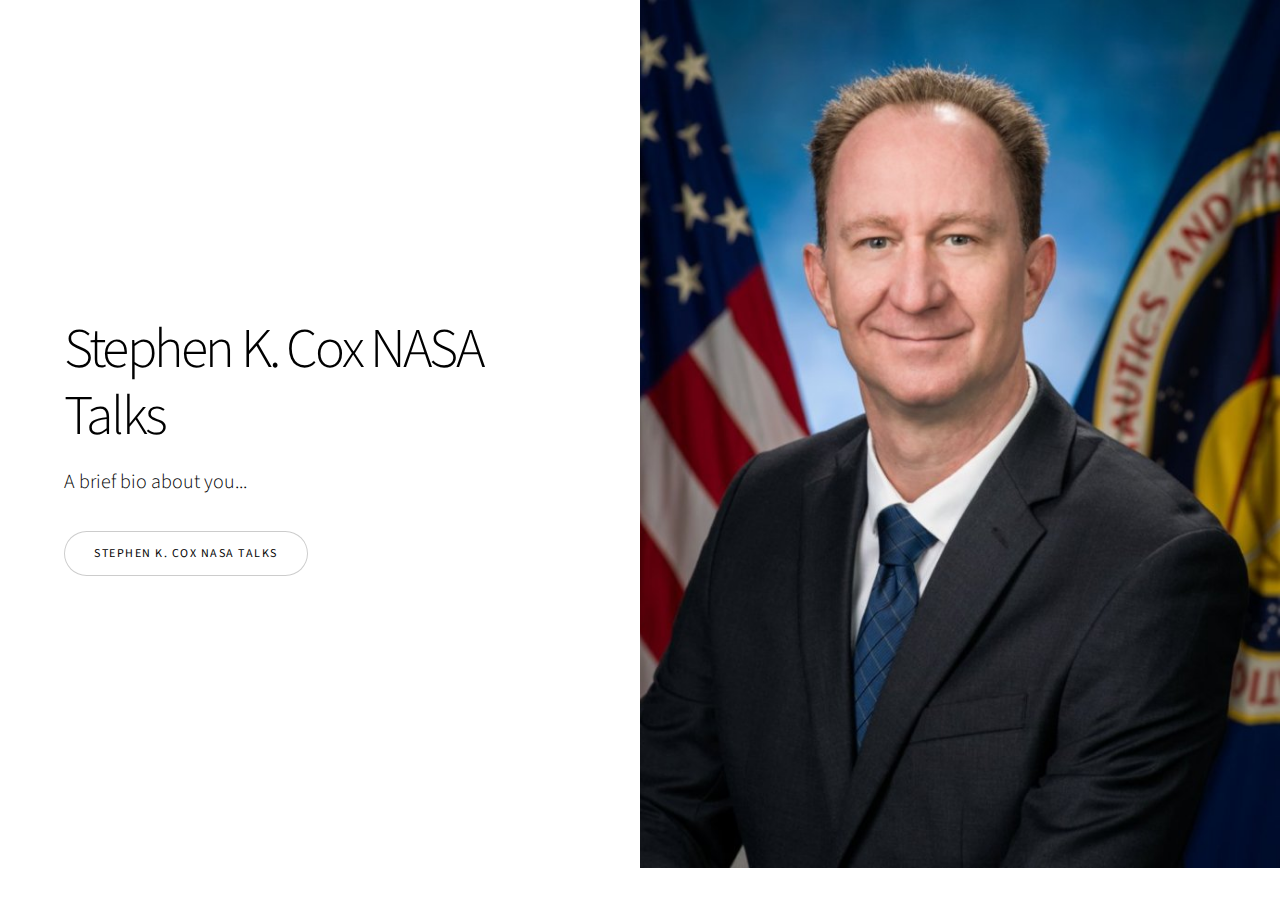
==== commit ab109c3d: "udpated to use image fit class" ====
--- a/index.html
+++ b/index.html
@@ -23,10 +23,10 @@
 							<h1>Stephen K. Cox NASA Talks</h1>
 							<p class="major">A brief bio about you...</p>
 							<ul class="actions stacked">
-								<li><a href="../nasatalks/stephenkcox/index.html" class="button big wide smooth-scroll-middle">Stephen K. Cox NASA Talks</a></li>
+								<li><a href="stephenkcox/index.html" class="button big wide smooth-scroll-middle">Stephen K. Cox NASA Talks</a></li>
 							</ul>
 						</div>
-						<div class="image">
+						<div class="image fit">
 							<img src="images/bryantkb.jpg" alt="Stephen K. Cox" width="300" height="200"/>
 						</div>
 					</section>
--- a/assets/css/main.css
+++ b/assets/css/main.css
@@ -2627,58 +2627,70 @@
 
 /* Image */
 
-	.image {
-		border: 0;
-		border-radius: 4px;
-		display: inline-block;
-		position: relative;
-	}
-
-		.image img {
-			display: block;
-			border-radius: 4px;
-		}
-
-		.image.left, .image.right {
-			width: 40%;
-			max-width: 10rem;
-		}
-
-			.image.left img, .image.right img {
-				width: 100%;
-			}
-
-		.image.left {
-			float: left;
-			margin: 0 1.5rem 1rem 0;
-			top: 0.25rem;
-		}
-
-		.image.right {
-			float: right;
-			margin: 0 0 1rem 1.5rem;
-			top: 0.25rem;
-		}
-
-		.image.fit {
-			display: block;
-			margin: 0 0 2rem 0;
-			width: 100%;
-		}
-
-			.image.fit img {
-				width: 100%;
-			}
-
-		.image.main {
-			display: block;
-			margin: 0 0 3rem 0;
-			width: 100%;
-		}
-
-			.image.main img {
-				width: 100%;
-			}
+.image {
+    border: 0;
+    border-radius: 4px;
+    display: inline-block;
+    position: relative;
+    overflow: hidden; /* Ensures no content overflow */
+}
+
+.image img {
+    display: block;
+    border-radius: 4px;
+    width: 100%; /* Scale to fit the container width */
+    height: auto; /* Maintain aspect ratio */
+    object-fit: contain; /* Ensure the entire image is visible */
+}
+
+.image.left, .image.right {
+    width: 40%;
+    max-width: 10rem;
+}
+
+.image.left img, .image.right img {
+    width: 100%;
+    height: auto; /* Maintain aspect ratio */
+    object-fit: contain; /* Prevent cropping */
+}
+
+.image.left {
+    float: left;
+    margin: 0 1.5rem 1rem 0;
+    top: 0.25rem;
+}
+
+.image.right {
+    float: right;
+    margin: 0 0 1rem 1.5rem;
+    top: 0.25rem;
+}
+
+.image.fit {
+    display: block;
+    margin: 0 0 2rem 0;
+    width: 100%;
+    overflow: hidden; /* Prevents content overflow */
+}
+
+.image.fit img {
+    width: 100%; /* Fit container width */
+    height: auto; /* Maintain aspect ratio */
+    object-fit: contain; /* Ensure full visibility */
+}
+
+.image.main {
+    display: block;
+    margin: 0 0 3rem 0;
+    width: 100%;
+    overflow: hidden; /* Ensures no content overflow */
+}
+
+.image.main img {
+    width: 100%; /* Scale to fit the container width */
+    height: auto; /* Maintain aspect ratio */
+    object-fit: contain; /* Ensure full visibility */
+}
 
 /* List */
 
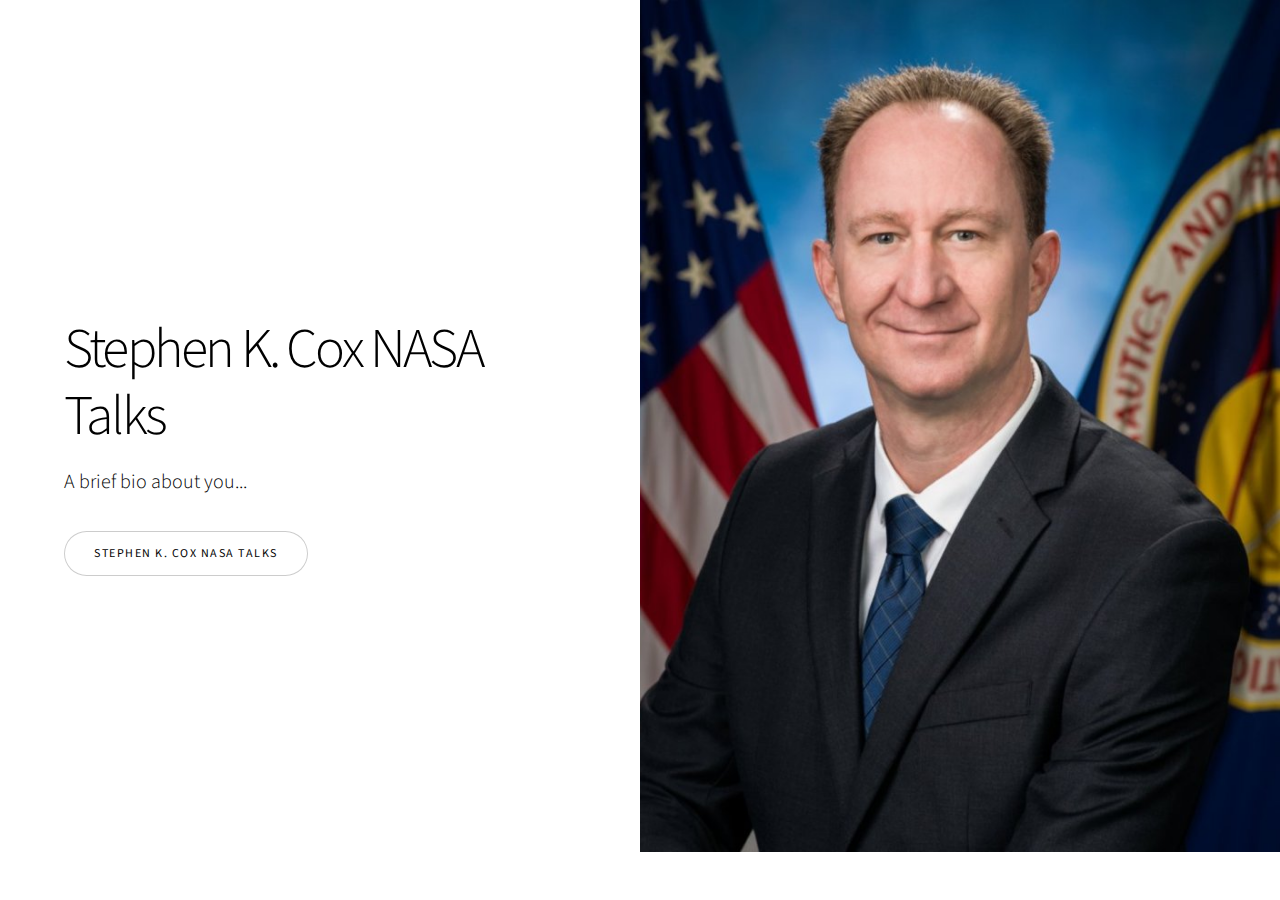
==== commit 2d6783c7: "changed image from fit to main" ====
--- a/index.html
+++ b/index.html
@@ -26,7 +26,7 @@
 								<li><a href="stephenkcox/index.html" class="button big wide smooth-scroll-middle">Stephen K. Cox NASA Talks</a></li>
 							</ul>
 						</div>
-						<div class="image fit">
+						<div class="image main">
 							<img src="images/bryantkb.jpg" alt="Stephen K. Cox" width="300" height="200"/>
 						</div>
 					</section>
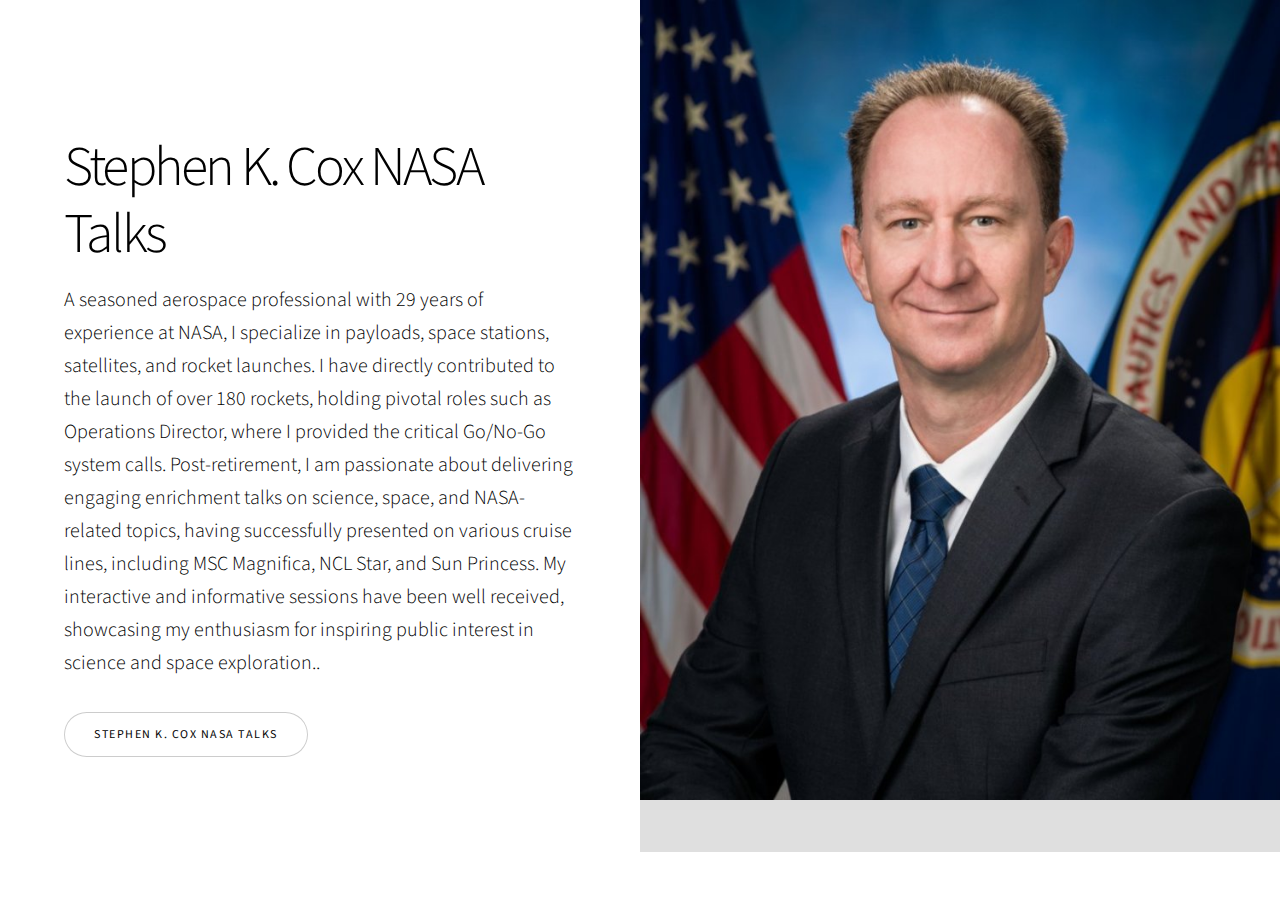
==== commit c8f1a04c: "updated bio summary" ====
--- a/index.html
+++ b/index.html
@@ -21,7 +21,7 @@
 					<section class="banner style1 orient-left content-align-left image-position-right fullscreen onload-image-fade-in onload-content-fade-right">
 						<div class="content">
 							<h1>Stephen K. Cox NASA Talks</h1>
-							<p class="major">A brief bio about you...</p>
+							<p class="major">A seasoned aerospace professional with 29 years of experience at NASA, I specialize in payloads, space stations, satellites, and rocket launches. I have directly contributed to the launch of over 180 rockets, holding pivotal roles such as Operations Director, where I provided the critical Go/No-Go system calls. Post-retirement, I am passionate about delivering engaging enrichment talks on science, space, and NASA-related topics, having successfully presented on various cruise lines, including MSC Magnifica, NCL Star, and Sun Princess. My interactive and informative sessions have been well received, showcasing my enthusiasm for inspiring public interest in science and space exploration..</p>
 							<ul class="actions stacked">
 								<li><a href="stephenkcox/index.html" class="button big wide smooth-scroll-middle">Stephen K. Cox NASA Talks</a></li>
 							</ul>
--- a/assets/css/main.css
+++ b/assets/css/main.css
@@ -2682,14 +2682,15 @@
 .image.main {
     display: block;
     margin: 0 0 3rem 0;
-    width: 100%;
-    overflow: hidden; /* Ensures no content overflow */
+    width: 100%; /* Ensures the container spans the full width */
+    height: auto; /* Let the container height adjust naturally */
+    overflow: visible; /* Allow the image to fully display */
 }
 
 .image.main img {
-    width: 100%; /* Scale to fit the container width */
-    height: auto; /* Maintain aspect ratio */
-    object-fit: contain; /* Ensure full visibility */
+    width: 100% !important; /* Force the image to take the container's width */
+    height: auto !important; /* Maintain aspect ratio */
+    object-fit: contain; /* Ensure no cropping */
 }
 
 /* List */
@@ -2884,6 +2885,19 @@
 						}
 
 		}
+		
+		@media screen and (min-width: 481px) {
+			/* For larger screens, ensure the image behaves the same */
+			.image.main img {
+				width: 100%;
+				height: auto;
+				object-fit: contain;
+			}
+		
+			.banner {
+				height: auto; /* Let the content define the height */
+			}
+		}		
 
 /* Icons */
 
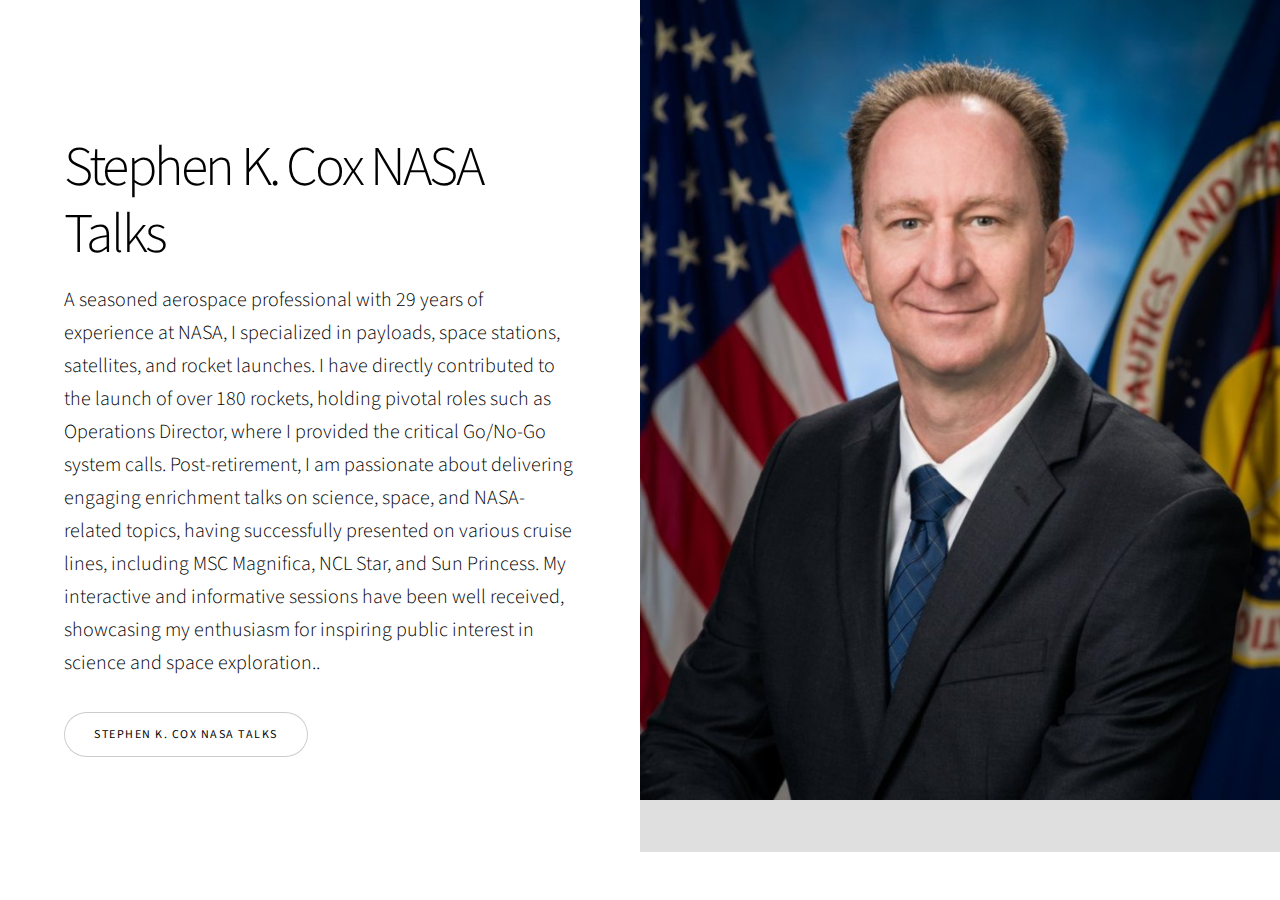
==== commit 50863cf7: "update bio" ====
--- a/index.html
+++ b/index.html
@@ -21,7 +21,7 @@
 					<section class="banner style1 orient-left content-align-left image-position-right fullscreen onload-image-fade-in onload-content-fade-right">
 						<div class="content">
 							<h1>Stephen K. Cox NASA Talks</h1>
-							<p class="major">A seasoned aerospace professional with 29 years of experience at NASA, I specialize in payloads, space stations, satellites, and rocket launches. I have directly contributed to the launch of over 180 rockets, holding pivotal roles such as Operations Director, where I provided the critical Go/No-Go system calls. Post-retirement, I am passionate about delivering engaging enrichment talks on science, space, and NASA-related topics, having successfully presented on various cruise lines, including MSC Magnifica, NCL Star, and Sun Princess. My interactive and informative sessions have been well received, showcasing my enthusiasm for inspiring public interest in science and space exploration..</p>
+							<p class="major">A seasoned aerospace professional with 29 years of experience at NASA, I specialized in payloads, space stations, satellites, and rocket launches. I have directly contributed to the launch of over 180 rockets, holding pivotal roles such as Operations Director, where I provided the critical Go/No-Go system calls. Post-retirement, I am passionate about delivering engaging enrichment talks on science, space, and NASA-related topics, having successfully presented on various cruise lines, including MSC Magnifica, NCL Star, and Sun Princess. My interactive and informative sessions have been well received, showcasing my enthusiasm for inspiring public interest in science and space exploration..</p>
 							<ul class="actions stacked">
 								<li><a href="stephenkcox/index.html" class="button big wide smooth-scroll-middle">Stephen K. Cox NASA Talks</a></li>
 							</ul>
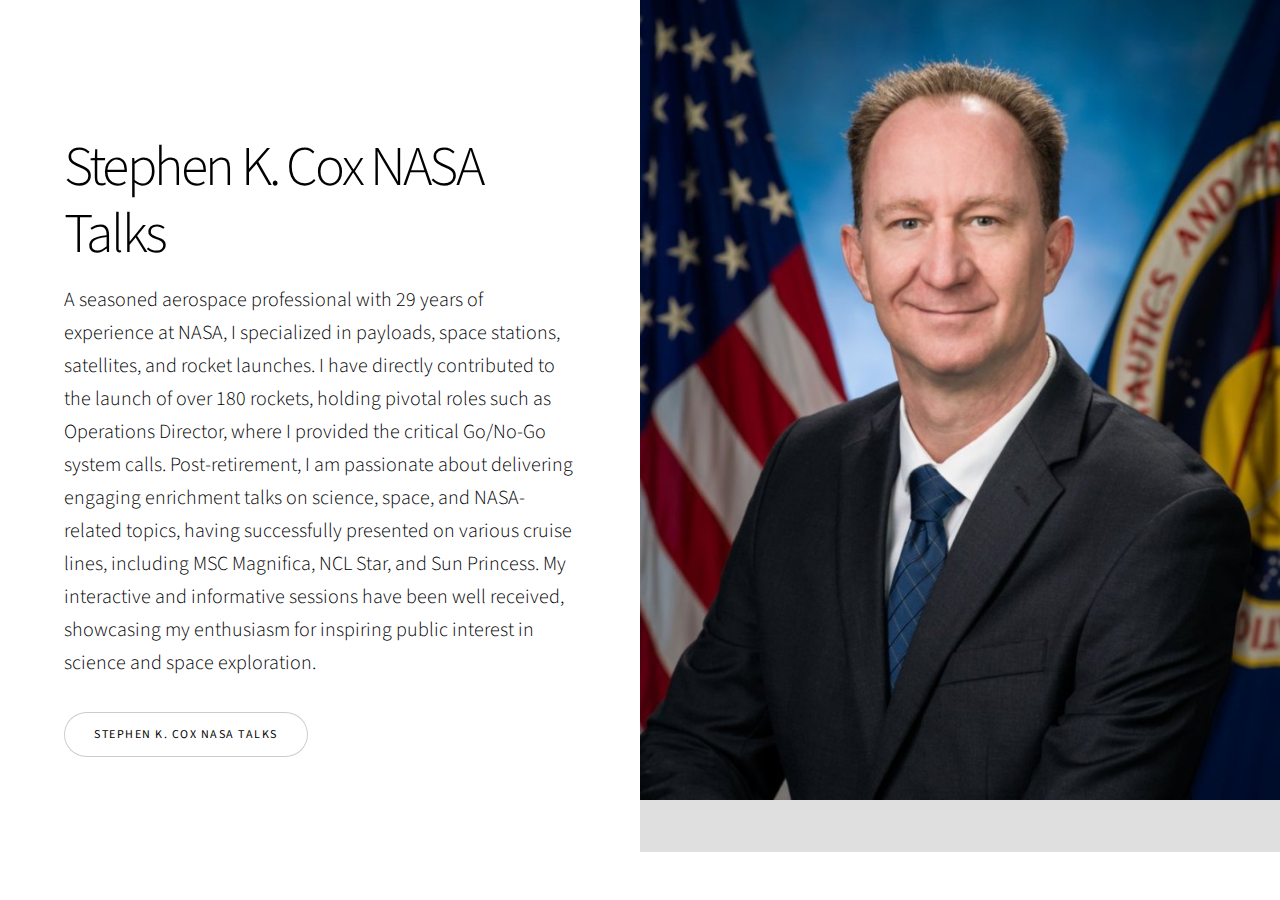
==== commit 777002c6: "updated bio" ====
--- a/index.html
+++ b/index.html
@@ -21,7 +21,7 @@
 					<section class="banner style1 orient-left content-align-left image-position-right fullscreen onload-image-fade-in onload-content-fade-right">
 						<div class="content">
 							<h1>Stephen K. Cox NASA Talks</h1>
-							<p class="major">A seasoned aerospace professional with 29 years of experience at NASA, I specialized in payloads, space stations, satellites, and rocket launches. I have directly contributed to the launch of over 180 rockets, holding pivotal roles such as Operations Director, where I provided the critical Go/No-Go system calls. Post-retirement, I am passionate about delivering engaging enrichment talks on science, space, and NASA-related topics, having successfully presented on various cruise lines, including MSC Magnifica, NCL Star, and Sun Princess. My interactive and informative sessions have been well received, showcasing my enthusiasm for inspiring public interest in science and space exploration..</p>
+							<p class="major">A seasoned aerospace professional with 29 years of experience at NASA, I specialized in payloads, space stations, satellites, and rocket launches. I have directly contributed to the launch of over 180 rockets, holding pivotal roles such as Operations Director, where I provided the critical Go/No-Go system calls. Post-retirement, I am passionate about delivering engaging enrichment talks on science, space, and NASA-related topics, having successfully presented on various cruise lines, including MSC Magnifica, NCL Star, and Sun Princess. My interactive and informative sessions have been well received, showcasing my enthusiasm for inspiring public interest in science and space exploration.</p>
 							<ul class="actions stacked">
 								<li><a href="stephenkcox/index.html" class="button big wide smooth-scroll-middle">Stephen K. Cox NASA Talks</a></li>
 							</ul>
